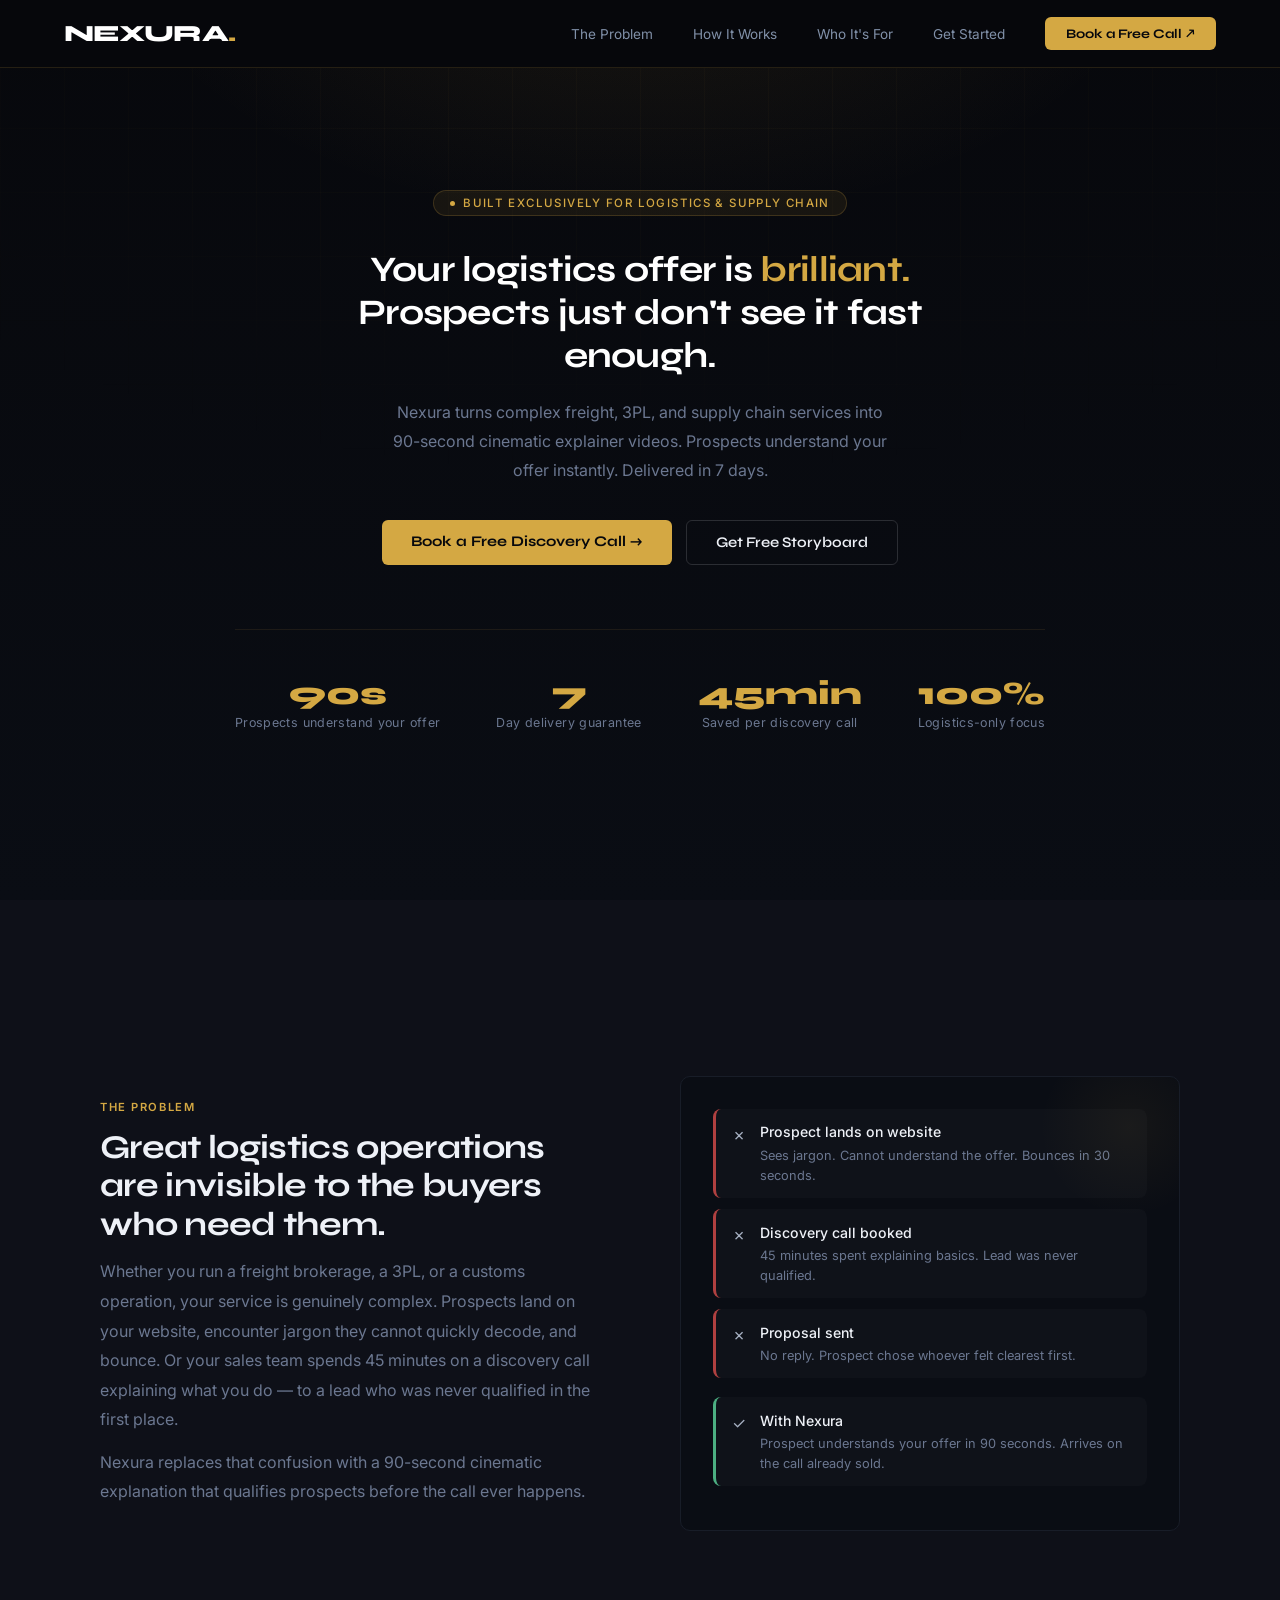
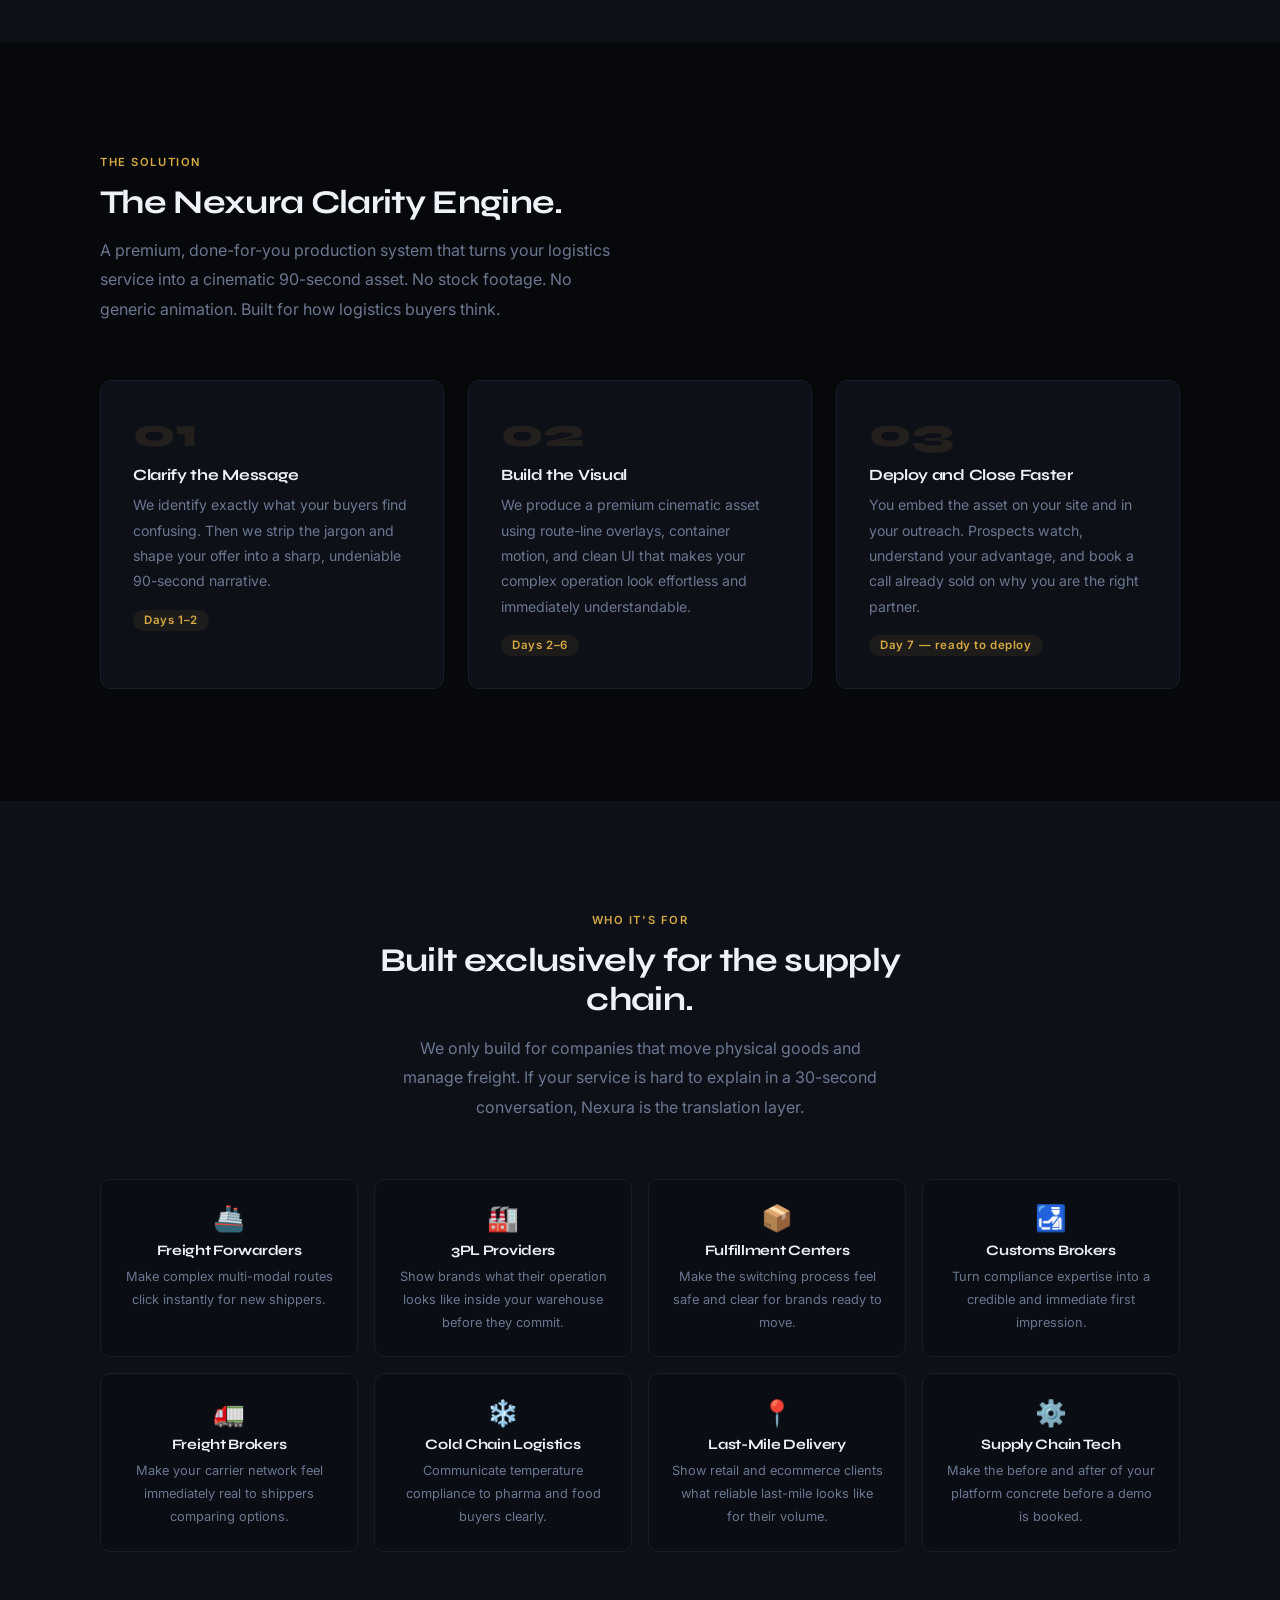
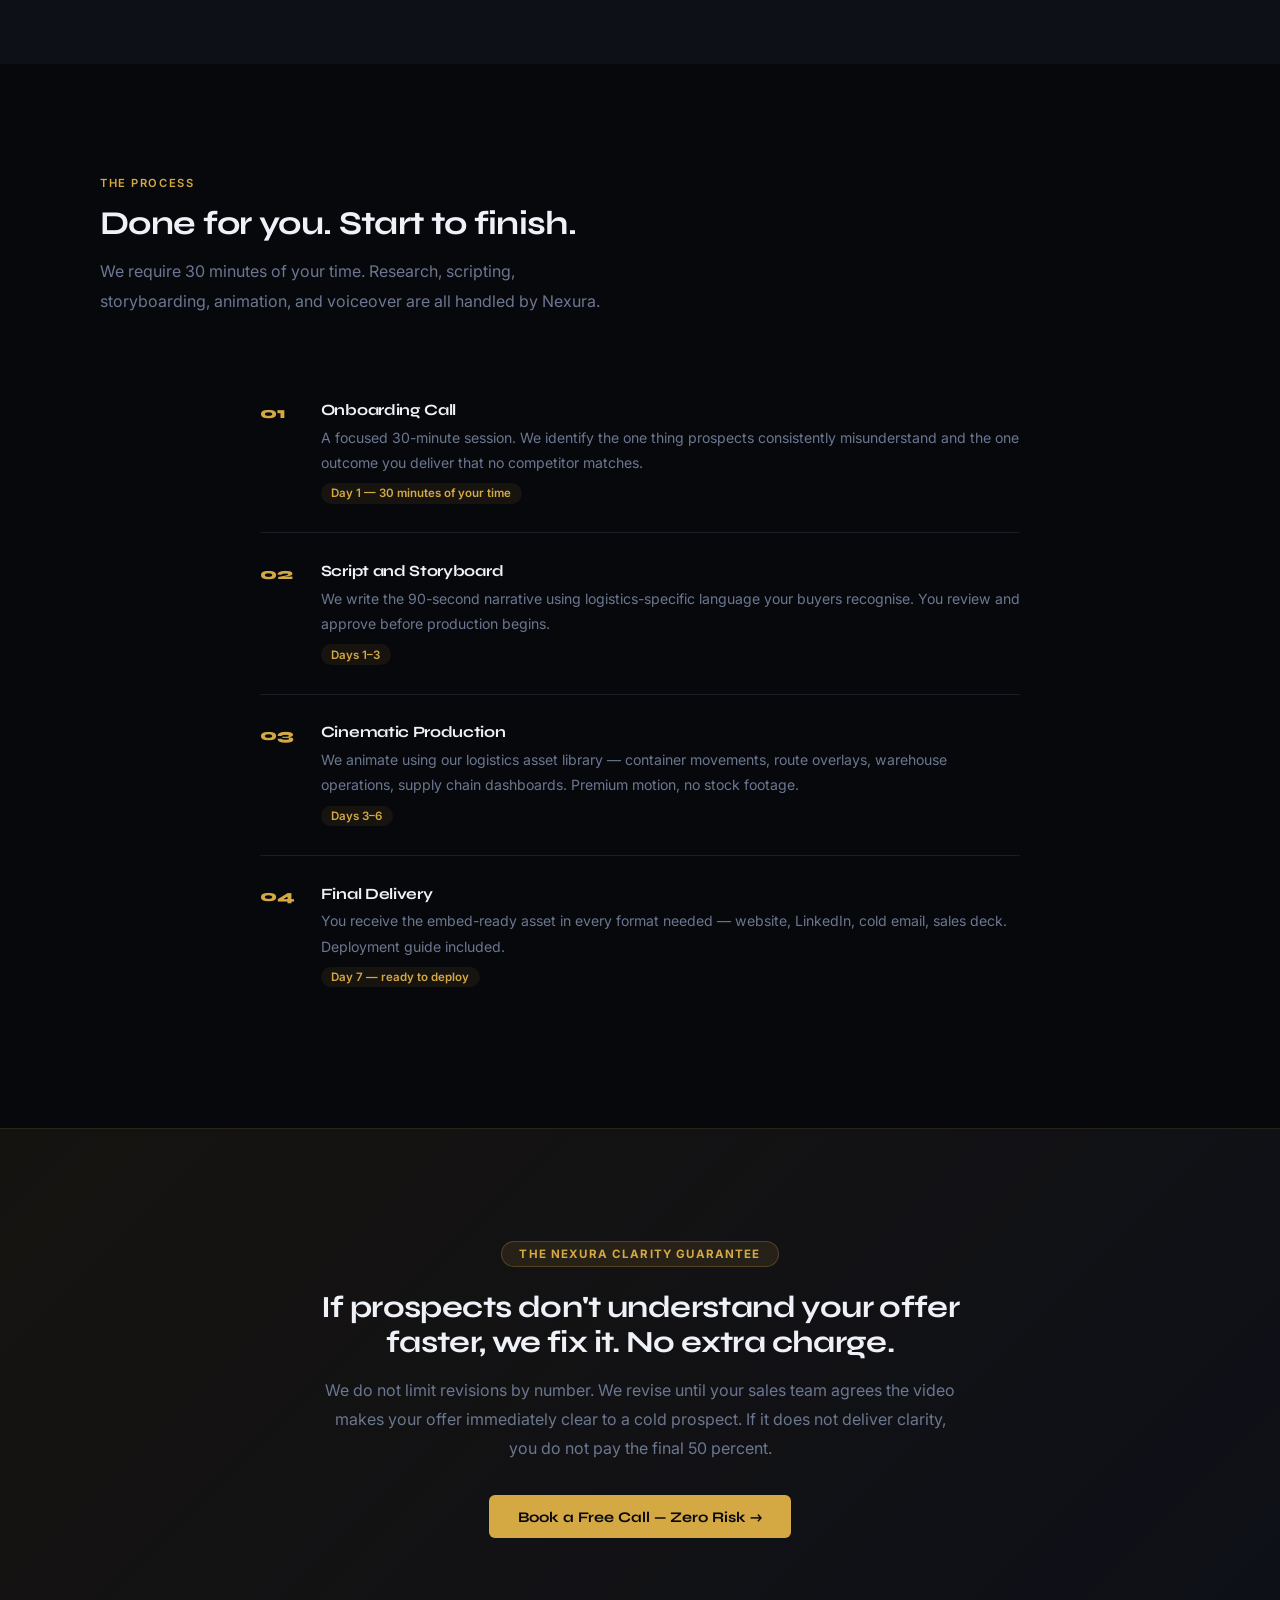
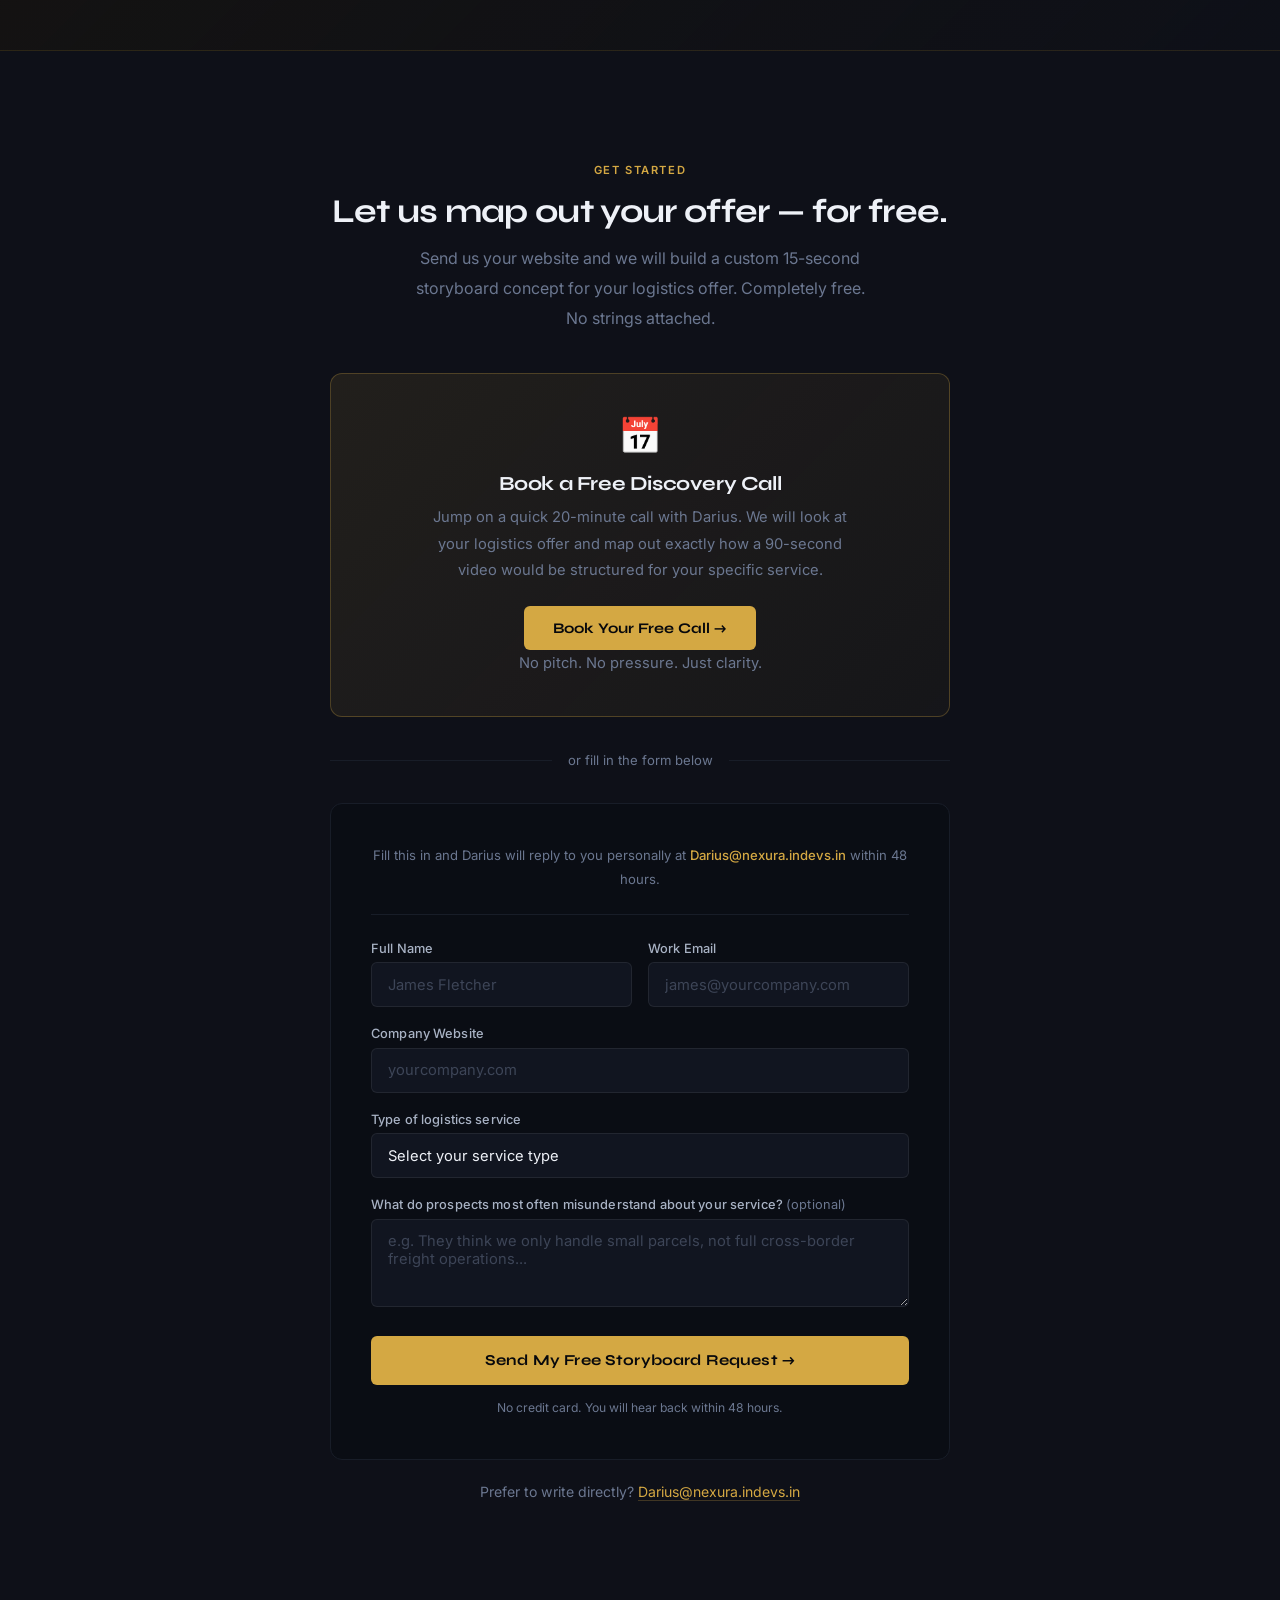
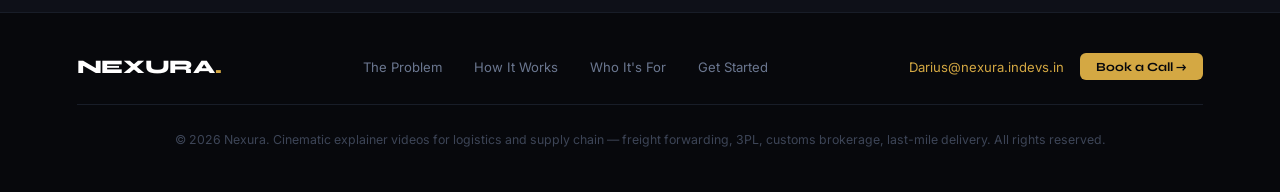
==== index.html @ 5b5543f8 "index.html" ====
<!DOCTYPE html>
<html lang="en">
<head>
<title>Nexura | Cinematic Logistics Explainer Videos</title>
<meta name="description" content="Nexura turns complex logistics and supply chain services into 90-second cinematic videos.">

<meta property="og:type" content="website">
<meta property="og:url" content="https://nexura.indevs.in/">
<meta property="og:title" content="Nexura | Cinematic Logistics Explainer Videos">
<meta property="og:description" content="Custom video solutions for 3PL, freight forwarders, and customs brokers.">
<meta property="og:image" content="https://nexura.indevs.in/Favicon.ico">

<meta property="twitter:card" content="summary_large_image">
<meta property="twitter:image" content="https://nexura.indevs.in/your-logo-image.jpg">
<title>Nexura® | Cinematic Logistics Explainer Videos</title>
<meta property="og:image" content="https://nexura.indevs.in/favicon.ico">
<link rel="icon" href="/favicon.ico" type="image/x-icon">  
<meta charset="UTF-8"/>
<meta name="viewport" content="width=device-width,initial-scale=1"/>
<title>Nexura | Logistics Explainer Videos That Close Deals Faster</title>
<meta name="description" content="Nexura turns complex logistics and supply chain services into 90-second cinematic explainer videos. Built for 3PL, freight forwarding, customs brokers and supply chain companies. 7-day delivery. Book a free call today."/>
<meta name="keywords" content="Nexura, logistics explainer video, supply chain explainer video, 3PL explainer video, freight forwarding video, logistics marketing video, explainer video for logistics company, supply chain marketing, logistics video production, freight broker marketing video, 3PL marketing, customs broker video, last mile delivery video, warehouse explainer video, logistics content marketing, B2B logistics video, logistics sales enablement, explainer video agency logistics"/>
<meta name="robots" content="index, follow"/>
<meta name="author" content="Nexura"/>
<link rel="canonical" href="https://nexura.indevs.in/"/>
<meta property="og:type" content="website"/>
<meta property="og:url" content="https://nexura.indevs.in/"/>
<meta property="og:title" content="Nexura | Logistics Explainer Videos That Close Deals Faster"/>
<meta property="og:description" content="We turn complex logistics services into 90-second cinematic assets. Prospects qualify themselves before the first call."/>
<meta property="og:site_name" content="Nexura"/>
<meta name="twitter:card" content="summary_large_image"/>
<meta name="twitter:title" content="Nexura | Logistics Explainer Videos"/>
<meta name="twitter:description" content="90-second cinematic explainer videos for logistics and supply chain. 7-day delivery."/>
<script type="application/ld+json">
{"@context":"https://schema.org","@type":"ProfessionalService","name":"Nexura","url":"https://nexura.indevs.in","email":"Darius@nexura.indevs.in","description":"Nexura produces 90-second cinematic explainer videos for logistics and supply chain companies. Built for freight forwarders, 3PLs, customs brokers, and last-mile delivery providers.","founder":{"@type":"Person","name":"Darius"},"areaServed":["United Kingdom","United States","Netherlands","Australia","Canada","Poland"],"serviceType":["Explainer Video Production","Logistics Marketing","Supply Chain Video","3PL Video Marketing","Freight Forwarding Video"]}
</script>
<script type="application/ld+json">
{"@context":"https://schema.org","@type":"FAQPage","mainEntity":[{"@type":"Question","name":"What is Nexura?","acceptedAnswer":{"@type":"Answer","text":"Nexura is a specialist video production company creating 90-second cinematic explainer videos exclusively for logistics and supply chain companies including freight forwarders, 3PLs, customs brokers, and last-mile delivery providers."}},{"@type":"Question","name":"How long does Nexura take to deliver?","acceptedAnswer":{"@type":"Answer","text":"Nexura delivers the final video in 7 days including scripting, storyboarding, animation, and voiceover."}},{"@type":"Question","name":"How do I book a call with Nexura?","acceptedAnswer":{"@type":"Answer","text":"Book a free 20-minute discovery call at https://calendar.app.google/9xqrU5NVcdX63aEo9 or email Darius@nexura.indevs.in"}}]}
</script>
<link rel="preconnect" href="https://fonts.googleapis.com"/>
<link rel="preconnect" href="https://fonts.gstatic.com" crossorigin/>
<link href="https://fonts.googleapis.com/css2?family=Syne:wght@500;600;700;800&family=Inter:wght@300;400;500&display=swap" rel="stylesheet"/>
<style>
*,*::before,*::after{box-sizing:border-box;margin:0;padding:0}
html{scroll-behavior:smooth}
body{font-family:'Inter',sans-serif;background:#07080c;color:#a8b2c4;-webkit-font-smoothing:antialiased;overflow-x:hidden}
:root{--gold:#d4a843;--gold-light:#e8c06a;--white:#eef1f7;--smoke:#6b7790;--panel:#0e1018;--edge:#181d28;--border:rgba(212,168,67,.15);--radius:6px}
h1,h2,h3,h4{font-family:'Syne',sans-serif;line-height:1.15;letter-spacing:-0.02em;color:#eef1f7}
p{line-height:1.8;color:#6b7790}
a{text-decoration:none;color:inherit}

/* NAV */
.navbar{position:fixed;top:0;left:0;right:0;z-index:9999;height:68px;display:flex;align-items:center;padding:0 5%;background:rgba(7,8,12,.97);border-bottom:1px solid rgba(212,168,67,.15);backdrop-filter:blur(20px)}
.nb-logo{font-family:'Syne',sans-serif;font-weight:800;font-size:1.45rem;color:#ffffff;letter-spacing:-0.03em;flex-shrink:0;margin-right:auto}
.nb-logo .dot{color:#d4a843}
.nb-links{display:flex;gap:2.5rem;align-items:center;margin-right:2.5rem}
.nb-links a{font-family:'Inter',sans-serif;font-size:.85rem;font-weight:400;color:#8090a8;transition:color .2s}
.nb-links a:hover{color:#ffffff}
.nb-btn{display:inline-flex;align-items:center;gap:.4rem;background:#d4a843;color:#07080c;font-family:'Syne',sans-serif;font-weight:700;font-size:.82rem;padding:.52rem 1.3rem;border-radius:6px;transition:background .2s,transform .15s;white-space:nowrap}
.nb-btn:hover{background:#e8c06a;transform:translateY(-1px)}

/* HERO */
.hero{min-height:100vh;display:flex;flex-direction:column;justify-content:center;align-items:center;text-align:center;padding:100px 6% 5rem;position:relative;overflow:hidden}
.hero-bg{position:absolute;inset:0;pointer-events:none;background:radial-gradient(ellipse 60% 50% at 50% -10%,rgba(212,168,67,.1) 0%,transparent 70%),linear-gradient(180deg,#07080c 0%,#0a0d14 100%)}
.hero-grid{position:absolute;inset:0;pointer-events:none;background-image:linear-gradient(rgba(212,168,67,.03) 1px,transparent 1px),linear-gradient(90deg,rgba(212,168,67,.03) 1px,transparent 1px);background-size:64px 64px;mask-image:radial-gradient(ellipse 75% 55% at 50% 0%,black 30%,transparent 100%)}
.hero-tag{display:inline-flex;align-items:center;gap:.5rem;background:rgba(212,168,67,.08);border:1px solid rgba(212,168,67,.2);color:#d4a843;font-family:'Inter',sans-serif;font-size:.72rem;font-weight:500;letter-spacing:.12em;text-transform:uppercase;padding:.32rem 1rem;border-radius:100px;margin-bottom:2rem;position:relative;z-index:1;animation:up .7s ease both}
.hero-tag .dot2{width:5px;height:5px;border-radius:50%;background:#d4a843;animation:blink 2s infinite;flex-shrink:0}
@keyframes blink{0%,100%{opacity:1}50%{opacity:.2}}
.hero h1{font-size:clamp(1.9rem,2.8vw,3rem);font-weight:700;color:#ffffff;max-width:680px;line-height:1.2;position:relative;z-index:1;animation:up .7s .1s ease both}
.hero h1 .accent{color:#d4a843}
.hero-sub{font-size:1rem;max-width:510px;margin:1.3rem auto 2.2rem;color:#6b7790;position:relative;z-index:1;animation:up .7s .2s ease both}
.hero-btns{display:flex;gap:.9rem;flex-wrap:wrap;justify-content:center;position:relative;z-index:1;animation:up .7s .3s ease both}
.btn-gold{background:#d4a843;color:#07080c;font-family:'Syne',sans-serif;font-weight:700;font-size:.92rem;padding:.8rem 1.8rem;border-radius:6px;transition:background .2s,transform .15s;border:none;cursor:pointer;display:inline-block}
.btn-gold:hover{background:#e8c06a;transform:translateY(-2px)}
.btn-outline{background:transparent;color:#eef1f7;font-family:'Syne',sans-serif;font-weight:600;font-size:.92rem;padding:.8rem 1.8rem;border-radius:6px;border:1px solid rgba(238,241,247,.15);transition:border-color .2s,color .2s;cursor:pointer;display:inline-block}
.btn-outline:hover{border-color:#d4a843;color:#d4a843}
.hero-stats{display:flex;gap:3.5rem;flex-wrap:wrap;justify-content:center;margin-top:4rem;padding-top:3rem;border-top:1px solid rgba(212,168,67,.1);position:relative;z-index:1;animation:up .7s .4s ease both}
.stat .num{font-family:'Syne',sans-serif;font-size:2rem;font-weight:800;color:#d4a843;line-height:1}
.stat .lbl{font-size:.78rem;color:#6b7790;margin-top:.3rem;letter-spacing:.03em}
@keyframes up{from{opacity:0;transform:translateY(22px)}to{opacity:1;transform:none}}

/* SECTIONS */
section{padding:7rem 6%}
.label{font-size:.7rem;font-weight:600;letter-spacing:.14em;text-transform:uppercase;color:#d4a843;display:block;margin-bottom:.9rem;font-family:'Inter',sans-serif}
.s-title{font-size:clamp(1.7rem,2.6vw,2.5rem);color:#eef1f7;max-width:580px}
.s-body{font-size:1rem;max-width:520px;margin-top:.9rem;line-height:1.85}

/* PROBLEM */
.problem{background:#0e1018}
.prob-wrap{display:grid;grid-template-columns:1fr 1fr;gap:5rem;align-items:center;max-width:1080px;margin:4rem auto 0}
.prob-card{background:#0a0d14;border:1px solid #181d28;border-radius:10px;padding:2rem;position:relative;overflow:hidden}
.prob-card::after{content:'';position:absolute;top:-40px;right:-40px;width:180px;height:180px;border-radius:50%;background:radial-gradient(circle,rgba(212,168,67,.06),transparent 70%)}
.mc{display:flex;align-items:flex-start;gap:.9rem;padding:.9rem 1rem;border-radius:8px;background:rgba(255,255,255,.02);border-left:3px solid;margin-bottom:.7rem}
.mc.bad{border-color:#b04040}
.mc.good{border-color:#4caf82}
.mc-ico{font-size:1rem;margin-top:.1rem;flex-shrink:0}
.mc strong{display:block;color:#eef1f7;font-size:.88rem;font-weight:500;margin-bottom:.2rem}
.mc span{font-size:.8rem;color:#6b7790}

/* SOLUTION */
.solution{background:#07080c}
.steps{display:grid;grid-template-columns:repeat(3,1fr);gap:1.5rem;max-width:1080px;margin:3.5rem auto 0}
.step{background:#0e1018;border:1px solid #181d28;border-radius:10px;padding:2rem;transition:border-color .3s,transform .3s}
.step:hover{border-color:rgba(212,168,67,.25);transform:translateY(-4px)}
.step-n{font-family:'Syne',sans-serif;font-size:2.5rem;font-weight:800;color:rgba(212,168,67,.1);margin-bottom:.8rem;line-height:1}
.step h3{font-size:.98rem;color:#eef1f7;margin-bottom:.5rem}
.step p{font-size:.88rem}
.step-pill{display:inline-block;margin-top:1rem;background:rgba(212,168,67,.08);color:#d4a843;font-size:.72rem;font-weight:600;padding:.22rem .7rem;border-radius:100px;letter-spacing:.05em}

/* WHO */
.who{background:#0e1018}
.who-grid{display:grid;grid-template-columns:repeat(4,1fr);gap:1rem;margin-top:3.5rem;max-width:1080px}
.wc{background:#0a0d14;border:1px solid #181d28;border-radius:10px;padding:1.4rem;text-align:center;transition:border-color .3s}
.wc:hover{border-color:rgba(212,168,67,.2)}
.wc-ico{font-size:1.6rem;margin-bottom:.6rem}
.wc h4{font-size:.9rem;color:#eef1f7;margin-bottom:.35rem}
.wc p{font-size:.8rem}

/* PROCESS */
.process{background:#07080c}
.proc-list{max-width:760px;margin:3.5rem auto 0}
.ps{display:flex;gap:1.8rem;padding:1.8rem 0;border-bottom:1px solid #181d28}
.ps:last-child{border-bottom:none}
.ps-n{font-family:'Syne',sans-serif;font-size:1rem;font-weight:800;color:#d4a843;flex-shrink:0;width:32px;padding-top:.1rem}
.ps h3{font-size:.98rem;color:#eef1f7;margin-bottom:.35rem}
.ps p{font-size:.88rem}
.ps-pill{display:inline-block;margin-top:.5rem;background:rgba(212,168,67,.08);color:#d4a843;font-size:.72rem;font-weight:600;padding:.2rem .65rem;border-radius:100px}

/* GUARANTEE */
.guarantee{background:linear-gradient(135deg,rgba(212,168,67,.07),#0e1018);border-top:1px solid rgba(212,168,67,.12);border-bottom:1px solid rgba(212,168,67,.12)}
.g-inner{max-width:640px;margin:0 auto;text-align:center}
.g-badge{display:inline-block;background:rgba(212,168,67,.1);border:1px solid rgba(212,168,67,.25);color:#d4a843;font-family:'Inter',sans-serif;font-size:.72rem;font-weight:700;padding:.32rem 1.1rem;border-radius:100px;letter-spacing:.1em;text-transform:uppercase;margin-bottom:1.4rem}
.g-inner h2{font-size:clamp(1.5rem,2.4vw,2.2rem);color:#eef1f7;margin-bottom:.9rem}

/* CONTACT */
.contact-sec{background:#0e1018}
.contact-inner{max-width:620px;margin:0 auto;text-align:center}
.contact-inner h2{font-size:clamp(1.6rem,2.6vw,2.4rem);color:#eef1f7;margin-bottom:.9rem}
.call-card{background:linear-gradient(135deg,rgba(212,168,67,.1),rgba(212,168,67,.04));border:1px solid rgba(212,168,67,.28);border-radius:12px;padding:2.5rem;margin-top:2.5rem;text-align:center}
.call-icon{font-size:2.2rem;margin-bottom:.9rem}
.call-card h3{font-size:1.25rem;color:#eef1f7;margin-bottom:.6rem}
.call-card p{font-size:.92rem;max-width:420px;margin:0 auto}
.call-note{font-size:.78rem;color:#6b7790;margin-top:.8rem}
.divider{display:flex;align-items:center;gap:1rem;margin:2.2rem 0;color:#6b7790;font-size:.82rem}
.divider::before,.divider::after{content:'';flex:1;height:1px;background:#181d28}
.form-wrap{background:#0a0d14;border:1px solid #181d28;border-radius:12px;padding:2.5rem;text-align:left}
.form-hint{font-size:.82rem;color:#6b7790;margin-bottom:1.6rem;padding-bottom:1.4rem;border-bottom:1px solid #181d28;text-align:center}
.form-hint a{color:#d4a843;font-weight:500}
.fg{margin-bottom:1.2rem}
.fg label{display:block;font-size:.8rem;font-weight:500;color:#a8b2c4;margin-bottom:.4rem;letter-spacing:.01em}
.fg input,.fg textarea,.fg select{width:100%;background:#111520;border:1px solid rgba(255,255,255,.07);color:#eef1f7;font-family:'Inter',sans-serif;font-size:.92rem;padding:.78rem 1rem;border-radius:6px;outline:none;transition:border-color .2s;-webkit-appearance:none}
.fg input:focus,.fg textarea:focus,.fg select:focus{border-color:rgba(212,168,67,.4)}
.fg input::placeholder,.fg textarea::placeholder{color:#3d4557}
.fg select{cursor:pointer}
.fg select option{background:#111520}
.fg textarea{resize:vertical;min-height:88px}
.form-row{display:grid;grid-template-columns:1fr 1fr;gap:1rem}
.f-btn{width:100%;background:#d4a843;color:#07080c;font-family:'Syne',sans-serif;font-weight:700;font-size:.95rem;padding:.95rem;border-radius:6px;border:none;cursor:pointer;margin-top:.4rem;transition:background .2s,transform .15s;letter-spacing:.01em}
.f-btn:hover{background:#e8c06a;transform:translateY(-1px)}
.f-note{font-size:.76rem;text-align:center;color:#6b7790;margin-top:.8rem}
.direct{text-align:center;margin-top:1.4rem;font-size:.88rem;color:#6b7790}
.direct a{color:#d4a843;border-bottom:1px solid rgba(212,168,67,.25);transition:border-color .2s}
.direct a:hover{border-color:#d4a843}

/* FOOTER */
footer{background:#07080c;border-top:1px solid #181d28;padding:2.5rem 6%;display:flex;align-items:center;flex-wrap:wrap;gap:1.5rem;justify-content:space-between}
.f-logo{font-family:'Syne',sans-serif;font-weight:800;font-size:1.2rem;color:#ffffff;letter-spacing:-0.02em}
.f-logo .dot{color:#d4a843}
.f-links{display:flex;gap:2rem;flex-wrap:wrap}
.f-links a{font-size:.82rem;color:#6b7790;transition:color .2s}
.f-links a:hover{color:#d4a843}
.f-contact{display:flex;gap:1rem;align-items:center}
.f-email{font-size:.82rem;color:#d4a843}
.f-email:hover{opacity:.75}
.f-cbtn{background:#d4a843;color:#07080c;font-family:'Syne',sans-serif;font-weight:700;font-size:.78rem;padding:.4rem 1rem;border-radius:6px;transition:background .2s}
.f-cbtn:hover{background:#e8c06a}
.f-copy{width:100%;text-align:center;font-size:.77rem;color:#3d4557;padding-top:1.5rem;border-top:1px solid #181d28}

/* REVEAL */
.r{opacity:0;transform:translateY(20px);transition:opacity .6s ease,transform .6s ease}
.r.in{opacity:1;transform:none}

@media(max-width:960px){.prob-wrap,.steps{grid-template-columns:1fr}.who-grid{grid-template-columns:repeat(2,1fr)}.nb-links{display:none}.form-row{grid-template-columns:1fr}}
@media(max-width:560px){.hero-stats{gap:2rem}section{padding:5rem 5%}.who-grid{grid-template-columns:1fr 1fr}}
</style>
</head>
<body>

<!-- NAV -->
<nav class="navbar">
  <div class="nb-logo">NEXURA<span class="dot">.</span></div>
  <div class="nb-links">
    <a href="#problem">The Problem</a>
    <a href="#solution">How It Works</a>
    <a href="#who">Who It's For</a>
    <a href="#contact">Get Started</a>
  </div>
  <a href="https://calendar.app.google/9xqrU5NVcdX63aEo9" target="_blank" rel="noopener" class="nb-btn">Book a Free Call ↗</a>
</nav>

<!-- HERO -->
<header class="hero" id="home">
  <div class="hero-bg" aria-hidden="true"></div>
  <div class="hero-grid" aria-hidden="true"></div>
  <div class="hero-tag"><span class="dot2"></span>Built exclusively for logistics &amp; supply chain</div>
  <h1>Your logistics offer is <span class="accent">brilliant.</span><br>Prospects just don't see it fast enough.</h1>
  <p class="hero-sub">Nexura turns complex freight, 3PL, and supply chain services into 90-second cinematic explainer videos. Prospects understand your offer instantly. Delivered in 7 days.</p>
  <div class="hero-btns">
    <a href="https://calendar.app.google/9xqrU5NVcdX63aEo9" target="_blank" rel="noopener" class="btn-gold">Book a Free Discovery Call &rarr;</a>
    <a href="#contact" class="btn-outline">Get Free Storyboard</a>
  </div>
  <div class="hero-stats">
    <div class="stat"><div class="num">90s</div><div class="lbl">Prospects understand your offer</div></div>
    <div class="stat"><div class="num">7</div><div class="lbl">Day delivery guarantee</div></div>
    <div class="stat"><div class="num">45min</div><div class="lbl">Saved per discovery call</div></div>
    <div class="stat"><div class="num">100%</div><div class="lbl">Logistics-only focus</div></div>
  </div>
</header>

<!-- PROBLEM -->
<section class="problem" id="problem">
  <div class="prob-wrap">
    <div class="r">
      <span class="label">The Problem</span>
      <h2 class="s-title">Great logistics operations are invisible to the buyers who need them.</h2>
      <p class="s-body">Whether you run a freight brokerage, a 3PL, or a customs operation, your service is genuinely complex. Prospects land on your website, encounter jargon they cannot quickly decode, and bounce. Or your sales team spends 45 minutes on a discovery call explaining what you do — to a lead who was never qualified in the first place.</p>
      <p class="s-body" style="margin-top:.8rem">Nexura replaces that confusion with a 90-second cinematic explanation that qualifies prospects before the call ever happens.</p>
    </div>
    <div class="prob-card r">
      <div class="mc bad"><div class="mc-ico">&#x2717;</div><div><strong>Prospect lands on website</strong><span>Sees jargon. Cannot understand the offer. Bounces in 30 seconds.</span></div></div>
      <div class="mc bad"><div class="mc-ico">&#x2717;</div><div><strong>Discovery call booked</strong><span>45 minutes spent explaining basics. Lead was never qualified.</span></div></div>
      <div class="mc bad"><div class="mc-ico">&#x2717;</div><div><strong>Proposal sent</strong><span>No reply. Prospect chose whoever felt clearest first.</span></div></div>
      <div class="mc good" style="margin-top:1.2rem"><div class="mc-ico">&#x2713;</div><div><strong>With Nexura</strong><span>Prospect understands your offer in 90 seconds. Arrives on the call already sold.</span></div></div>
    </div>
  </div>
</section>

<!-- SOLUTION -->
<section class="solution" id="solution">
  <div style="max-width:1080px;margin:0 auto">
    <div class="r">
      <span class="label">The Solution</span>
      <h2 class="s-title">The Nexura Clarity Engine.</h2>
      <p class="s-body">A premium, done-for-you production system that turns your logistics service into a cinematic 90-second asset. No stock footage. No generic animation. Built for how logistics buyers think.</p>
    </div>
    <div class="steps">
      <div class="step r"><div class="step-n">01</div><h3>Clarify the Message</h3><p>We identify exactly what your buyers find confusing. Then we strip the jargon and shape your offer into a sharp, undeniable 90-second narrative.</p><span class="step-pill">Days 1&ndash;2</span></div>
      <div class="step r"><div class="step-n">02</div><h3>Build the Visual</h3><p>We produce a premium cinematic asset using route-line overlays, container motion, and clean UI that makes your complex operation look effortless and immediately understandable.</p><span class="step-pill">Days 2&ndash;6</span></div>
      <div class="step r"><div class="step-n">03</div><h3>Deploy and Close Faster</h3><p>You embed the asset on your site and in your outreach. Prospects watch, understand your advantage, and book a call already sold on why you are the right partner.</p><span class="step-pill">Day 7 &mdash; ready to deploy</span></div>
    </div>
  </div>
</section>

<!-- WHO -->
<section class="who" id="who">
  <div style="max-width:1080px;margin:0 auto">
    <div class="r" style="text-align:center">
      <span class="label" style="display:block;text-align:center">Who It's For</span>
      <h2 class="s-title" style="max-width:540px;margin:0 auto;text-align:center">Built exclusively for the supply chain.</h2>
      <p class="s-body" style="max-width:480px;margin:1rem auto 0;text-align:center">We only build for companies that move physical goods and manage freight. If your service is hard to explain in a 30-second conversation, Nexura is the translation layer.</p>
    </div>
    <div class="who-grid">
      <div class="wc r"><div class="wc-ico">&#x1F6A2;</div><h4>Freight Forwarders</h4><p>Make complex multi-modal routes click instantly for new shippers.</p></div>
      <div class="wc r"><div class="wc-ico">&#x1F3ED;</div><h4>3PL Providers</h4><p>Show brands what their operation looks like inside your warehouse before they commit.</p></div>
      <div class="wc r"><div class="wc-ico">&#x1F4E6;</div><h4>Fulfillment Centers</h4><p>Make the switching process feel safe and clear for brands ready to move.</p></div>
      <div class="wc r"><div class="wc-ico">&#x1F6C3;</div><h4>Customs Brokers</h4><p>Turn compliance expertise into a credible and immediate first impression.</p></div>
      <div class="wc r"><div class="wc-ico">&#x1F69B;</div><h4>Freight Brokers</h4><p>Make your carrier network feel immediately real to shippers comparing options.</p></div>
      <div class="wc r"><div class="wc-ico">&#x2744;&#xFE0F;</div><h4>Cold Chain Logistics</h4><p>Communicate temperature compliance to pharma and food buyers clearly.</p></div>
      <div class="wc r"><div class="wc-ico">&#x1F4CD;</div><h4>Last-Mile Delivery</h4><p>Show retail and ecommerce clients what reliable last-mile looks like for their volume.</p></div>
      <div class="wc r"><div class="wc-ico">&#x2699;&#xFE0F;</div><h4>Supply Chain Tech</h4><p>Make the before and after of your platform concrete before a demo is booked.</p></div>
    </div>
  </div>
</section>

<!-- PROCESS -->
<section class="process" id="process">
  <div style="max-width:1080px;margin:0 auto">
    <div class="r">
      <span class="label">The Process</span>
      <h2 class="s-title">Done for you. Start to finish.</h2>
      <p class="s-body">We require 30 minutes of your time. Research, scripting, storyboarding, animation, and voiceover are all handled by Nexura.</p>
    </div>
    <div class="proc-list">
      <div class="ps r"><div class="ps-n">01</div><div><h3>Onboarding Call</h3><p>A focused 30-minute session. We identify the one thing prospects consistently misunderstand and the one outcome you deliver that no competitor matches.</p><span class="ps-pill">Day 1 &mdash; 30 minutes of your time</span></div></div>
      <div class="ps r"><div class="ps-n">02</div><div><h3>Script and Storyboard</h3><p>We write the 90-second narrative using logistics-specific language your buyers recognise. You review and approve before production begins.</p><span class="ps-pill">Days 1&ndash;3</span></div></div>
      <div class="ps r"><div class="ps-n">03</div><div><h3>Cinematic Production</h3><p>We animate using our logistics asset library &mdash; container movements, route overlays, warehouse operations, supply chain dashboards. Premium motion, no stock footage.</p><span class="ps-pill">Days 3&ndash;6</span></div></div>
      <div class="ps r"><div class="ps-n">04</div><div><h3>Final Delivery</h3><p>You receive the embed-ready asset in every format needed &mdash; website, LinkedIn, cold email, sales deck. Deployment guide included.</p><span class="ps-pill">Day 7 &mdash; ready to deploy</span></div></div>
    </div>
  </div>
</section>

<!-- GUARANTEE -->
<section class="guarantee">
  <div class="g-inner r">
    <div class="g-badge">The Nexura Clarity Guarantee</div>
    <h2>If prospects don't understand your offer faster, we fix it. No extra charge.</h2>
    <p style="margin-top:1rem;font-size:1rem">We do not limit revisions by number. We revise until your sales team agrees the video makes your offer immediately clear to a cold prospect. If it does not deliver clarity, you do not pay the final 50 percent.</p>
    <a href="https://calendar.app.google/9xqrU5NVcdX63aEo9" target="_blank" rel="noopener" class="btn-gold" style="margin-top:2rem">Book a Free Call &mdash; Zero Risk &rarr;</a>
  </div>
</section>

<!-- CONTACT -->
<section class="contact-sec" id="contact">
  <div class="contact-inner">
    <div class="r">
      <span class="label" style="display:block">Get Started</span>
      <h2>Let us map out your offer &mdash; for free.</h2>
      <p class="s-body" style="max-width:460px;margin:.9rem auto 0">Send us your website and we will build a custom 15-second storyboard concept for your logistics offer. Completely free. No strings attached.</p>
    </div>

    <div class="call-card r">
      <div class="call-icon">&#x1F4C5;</div>
      <h3>Book a Free Discovery Call</h3>
      <p>Jump on a quick 20-minute call with Darius. We will look at your logistics offer and map out exactly how a 90-second video would be structured for your specific service.</p>
      <a href="https://calendar.app.google/9xqrU5NVcdX63aEo9" target="_blank" rel="noopener" class="btn-gold" style="margin-top:1.4rem">Book Your Free Call &rarr;</a>
      <p class="call-note">No pitch. No pressure. Just clarity.</p>
    </div>

    <div class="divider r"><span>or fill in the form below</span></div>

    <div class="form-wrap r">
      <p class="form-hint">Fill this in and Darius will reply to you personally at <a href="mailto:Darius@nexura.indevs.in">Darius@nexura.indevs.in</a> within 48 hours.</p>
      <form action="https://formsubmit.co/Hendrickdariuss@gmail.com" method="POST">
        <input type="hidden" name="_subject" value="New Nexura Storyboard Request"/>
        <input type="hidden" name="_next" value="https://nexura.indevs.in/?thank-you"/>
        <input type="hidden" name="_captcha" value="false"/>
        <input type="hidden" name="_template" value="table"/>
        <div class="form-row">
          <div class="fg"><label>Full Name</label><input type="text" name="name" placeholder="James Fletcher" required/></div>
          <div class="fg"><label>Work Email</label><input type="email" name="email" placeholder="james@yourcompany.com" required/></div>
        </div>
        <div class="fg"><label>Company Website</label><input type="text" name="website" placeholder="yourcompany.com" required/></div>
        <div class="fg">
          <label>Type of logistics service</label>
          <select name="service">
            <option value="">Select your service type</option>
            <option>Freight Forwarding</option>
            <option>3PL / Warehousing</option>
            <option>Freight Brokerage</option>
            <option>Customs Brokerage</option>
            <option>Last-Mile / Courier</option>
            <option>Cold Chain / Pharma Logistics</option>
            <option>Fulfillment / eCommerce</option>
            <option>Supply Chain Technology</option>
            <option>Other</option>
          </select>
        </div>
        <div class="fg"><label>What do prospects most often misunderstand about your service? <span style="color:#6b7790;font-weight:400">(optional)</span></label><textarea name="pain" placeholder="e.g. They think we only handle small parcels, not full cross-border freight operations..."></textarea></div>
        <button type="submit" class="f-btn">Send My Free Storyboard Request &rarr;</button>
        <p class="f-note">No credit card. You will hear back within 48 hours.</p>
        <input type="hidden" name="_next" value="https://nexura.indevs.in">
      </form>
    </div>

    <div class="direct r">Prefer to write directly? <a href="mailto:Darius@nexura.indevs.in">Darius@nexura.indevs.in</a></div>
  </div>
</section>

<!-- FOOTER -->
<footer>
  <div class="f-logo">NEXURA<span class="dot">.</span></div>
  <nav class="f-links" aria-label="Footer">
    <a href="#problem">The Problem</a>
    <a href="#solution">How It Works</a>
    <a href="#who">Who It's For</a>
    <a href="#contact">Get Started</a>
  </nav>
  <div class="f-contact">
    <a href="mailto:Darius@nexura.indevs.in" class="f-email">Darius@nexura.indevs.in</a>
    <a href="https://calendar.app.google/9xqrU5NVcdX63aEo9" target="_blank" rel="noopener" class="f-cbtn">Book a Call &rarr;</a>
  </div>
  <p class="f-copy">&copy; 2026 Nexura. Cinematic explainer videos for logistics and supply chain &mdash; freight forwarding, 3PL, customs brokerage, last-mile delivery. All rights reserved.</p>
</footer>

<script>
const els=document.querySelectorAll('.r');
const io=new IntersectionObserver(entries=>{entries.forEach(e=>{if(e.isIntersecting)e.target.classList.add('in')})},{threshold:0.1});
els.forEach(el=>io.observe(el));
</script>
</body>
</html>
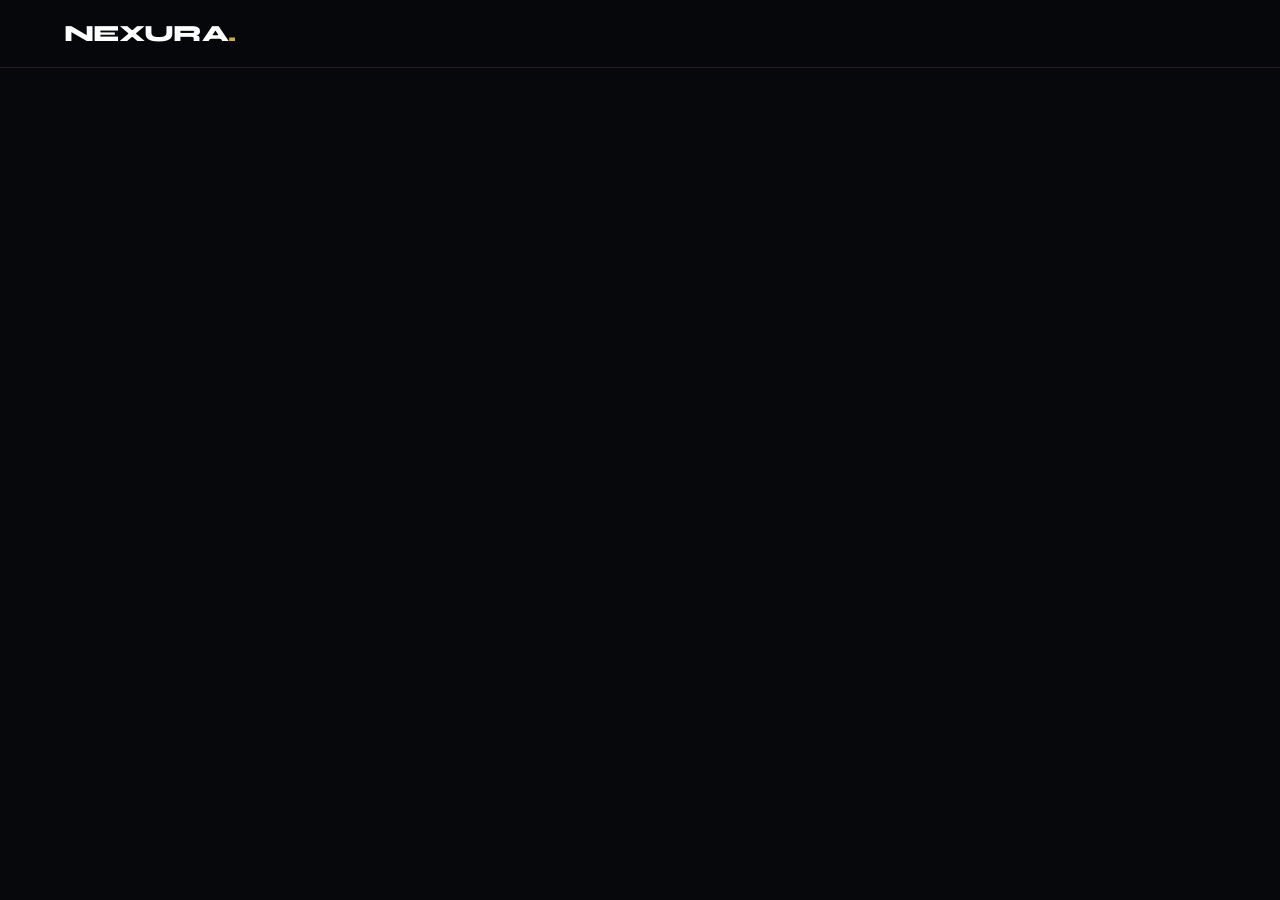
==== commit 20d89e9c: "Update index.html" ====
--- a/index.html
+++ b/index.html
@@ -1,381 +1,220 @@
 <!DOCTYPE html>
 <html lang="en">
 <head>
-<title>Nexura | Cinematic Logistics Explainer Videos</title>
-<meta name="description" content="Nexura turns complex logistics and supply chain services into 90-second cinematic videos.">
-
-<meta property="og:type" content="website">
-<meta property="og:url" content="https://nexura.indevs.in/">
-<meta property="og:title" content="Nexura | Cinematic Logistics Explainer Videos">
-<meta property="og:description" content="Custom video solutions for 3PL, freight forwarders, and customs brokers.">
-<meta property="og:image" content="https://nexura.indevs.in/Favicon.ico">
-
-<meta property="twitter:card" content="summary_large_image">
-<meta property="twitter:image" content="https://nexura.indevs.in/your-logo-image.jpg">
-<title>Nexura® | Cinematic Logistics Explainer Videos</title>
-<meta property="og:image" content="https://nexura.indevs.in/favicon.ico">
-<link rel="icon" href="/favicon.ico" type="image/x-icon">  
-<meta charset="UTF-8"/>
-<meta name="viewport" content="width=device-width,initial-scale=1"/>
-<title>Nexura | Logistics Explainer Videos That Close Deals Faster</title>
-<meta name="description" content="Nexura turns complex logistics and supply chain services into 90-second cinematic explainer videos. Built for 3PL, freight forwarding, customs brokers and supply chain companies. 7-day delivery. Book a free call today."/>
-<meta name="keywords" content="Nexura, logistics explainer video, supply chain explainer video, 3PL explainer video, freight forwarding video, logistics marketing video, explainer video for logistics company, supply chain marketing, logistics video production, freight broker marketing video, 3PL marketing, customs broker video, last mile delivery video, warehouse explainer video, logistics content marketing, B2B logistics video, logistics sales enablement, explainer video agency logistics"/>
-<meta name="robots" content="index, follow"/>
-<meta name="author" content="Nexura"/>
-<link rel="canonical" href="https://nexura.indevs.in/"/>
-<meta property="og:type" content="website"/>
-<meta property="og:url" content="https://nexura.indevs.in/"/>
-<meta property="og:title" content="Nexura | Logistics Explainer Videos That Close Deals Faster"/>
-<meta property="og:description" content="We turn complex logistics services into 90-second cinematic assets. Prospects qualify themselves before the first call."/>
-<meta property="og:site_name" content="Nexura"/>
-<meta name="twitter:card" content="summary_large_image"/>
-<meta name="twitter:title" content="Nexura | Logistics Explainer Videos"/>
-<meta name="twitter:description" content="90-second cinematic explainer videos for logistics and supply chain. 7-day delivery."/>
-<script type="application/ld+json">
-{"@context":"https://schema.org","@type":"ProfessionalService","name":"Nexura","url":"https://nexura.indevs.in","email":"Darius@nexura.indevs.in","description":"Nexura produces 90-second cinematic explainer videos for logistics and supply chain companies. Built for freight forwarders, 3PLs, customs brokers, and last-mile delivery providers.","founder":{"@type":"Person","name":"Darius"},"areaServed":["United Kingdom","United States","Netherlands","Australia","Canada","Poland"],"serviceType":["Explainer Video Production","Logistics Marketing","Supply Chain Video","3PL Video Marketing","Freight Forwarding Video"]}
-</script>
-<script type="application/ld+json">
-{"@context":"https://schema.org","@type":"FAQPage","mainEntity":[{"@type":"Question","name":"What is Nexura?","acceptedAnswer":{"@type":"Answer","text":"Nexura is a specialist video production company creating 90-second cinematic explainer videos exclusively for logistics and supply chain companies including freight forwarders, 3PLs, customs brokers, and last-mile delivery providers."}},{"@type":"Question","name":"How long does Nexura take to deliver?","acceptedAnswer":{"@type":"Answer","text":"Nexura delivers the final video in 7 days including scripting, storyboarding, animation, and voiceover."}},{"@type":"Question","name":"How do I book a call with Nexura?","acceptedAnswer":{"@type":"Answer","text":"Book a free 20-minute discovery call at https://calendar.app.google/9xqrU5NVcdX63aEo9 or email Darius@nexura.indevs.in"}}]}
-</script>
-<link rel="preconnect" href="https://fonts.googleapis.com"/>
-<link rel="preconnect" href="https://fonts.gstatic.com" crossorigin/>
-<link href="https://fonts.googleapis.com/css2?family=Syne:wght@500;600;700;800&family=Inter:wght@300;400;500&display=swap" rel="stylesheet"/>
-<style>
-*,*::before,*::after{box-sizing:border-box;margin:0;padding:0}
-html{scroll-behavior:smooth}
-body{font-family:'Inter',sans-serif;background:#07080c;color:#a8b2c4;-webkit-font-smoothing:antialiased;overflow-x:hidden}
-:root{--gold:#d4a843;--gold-light:#e8c06a;--white:#eef1f7;--smoke:#6b7790;--panel:#0e1018;--edge:#181d28;--border:rgba(212,168,67,.15);--radius:6px}
-h1,h2,h3,h4{font-family:'Syne',sans-serif;line-height:1.15;letter-spacing:-0.02em;color:#eef1f7}
-p{line-height:1.8;color:#6b7790}
-a{text-decoration:none;color:inherit}
-
-/* NAV */
-.navbar{position:fixed;top:0;left:0;right:0;z-index:9999;height:68px;display:flex;align-items:center;padding:0 5%;background:rgba(7,8,12,.97);border-bottom:1px solid rgba(212,168,67,.15);backdrop-filter:blur(20px)}
-.nb-logo{font-family:'Syne',sans-serif;font-weight:800;font-size:1.45rem;color:#ffffff;letter-spacing:-0.03em;flex-shrink:0;margin-right:auto}
-.nb-logo .dot{color:#d4a843}
-.nb-links{display:flex;gap:2.5rem;align-items:center;margin-right:2.5rem}
-.nb-links a{font-family:'Inter',sans-serif;font-size:.85rem;font-weight:400;color:#8090a8;transition:color .2s}
-.nb-links a:hover{color:#ffffff}
-.nb-btn{display:inline-flex;align-items:center;gap:.4rem;background:#d4a843;color:#07080c;font-family:'Syne',sans-serif;font-weight:700;font-size:.82rem;padding:.52rem 1.3rem;border-radius:6px;transition:background .2s,transform .15s;white-space:nowrap}
-.nb-btn:hover{background:#e8c06a;transform:translateY(-1px)}
-
-/* HERO */
-.hero{min-height:100vh;display:flex;flex-direction:column;justify-content:center;align-items:center;text-align:center;padding:100px 6% 5rem;position:relative;overflow:hidden}
-.hero-bg{position:absolute;inset:0;pointer-events:none;background:radial-gradient(ellipse 60% 50% at 50% -10%,rgba(212,168,67,.1) 0%,transparent 70%),linear-gradient(180deg,#07080c 0%,#0a0d14 100%)}
-.hero-grid{position:absolute;inset:0;pointer-events:none;background-image:linear-gradient(rgba(212,168,67,.03) 1px,transparent 1px),linear-gradient(90deg,rgba(212,168,67,.03) 1px,transparent 1px);background-size:64px 64px;mask-image:radial-gradient(ellipse 75% 55% at 50% 0%,black 30%,transparent 100%)}
-.hero-tag{display:inline-flex;align-items:center;gap:.5rem;background:rgba(212,168,67,.08);border:1px solid rgba(212,168,67,.2);color:#d4a843;font-family:'Inter',sans-serif;font-size:.72rem;font-weight:500;letter-spacing:.12em;text-transform:uppercase;padding:.32rem 1rem;border-radius:100px;margin-bottom:2rem;position:relative;z-index:1;animation:up .7s ease both}
-.hero-tag .dot2{width:5px;height:5px;border-radius:50%;background:#d4a843;animation:blink 2s infinite;flex-shrink:0}
-@keyframes blink{0%,100%{opacity:1}50%{opacity:.2}}
-.hero h1{font-size:clamp(1.9rem,2.8vw,3rem);font-weight:700;color:#ffffff;max-width:680px;line-height:1.2;position:relative;z-index:1;animation:up .7s .1s ease both}
-.hero h1 .accent{color:#d4a843}
-.hero-sub{font-size:1rem;max-width:510px;margin:1.3rem auto 2.2rem;color:#6b7790;position:relative;z-index:1;animation:up .7s .2s ease both}
-.hero-btns{display:flex;gap:.9rem;flex-wrap:wrap;justify-content:center;position:relative;z-index:1;animation:up .7s .3s ease both}
-.btn-gold{background:#d4a843;color:#07080c;font-family:'Syne',sans-serif;font-weight:700;font-size:.92rem;padding:.8rem 1.8rem;border-radius:6px;transition:background .2s,transform .15s;border:none;cursor:pointer;display:inline-block}
-.btn-gold:hover{background:#e8c06a;transform:translateY(-2px)}
-.btn-outline{background:transparent;color:#eef1f7;font-family:'Syne',sans-serif;font-weight:600;font-size:.92rem;padding:.8rem 1.8rem;border-radius:6px;border:1px solid rgba(238,241,247,.15);transition:border-color .2s,color .2s;cursor:pointer;display:inline-block}
-.btn-outline:hover{border-color:#d4a843;color:#d4a843}
-.hero-stats{display:flex;gap:3.5rem;flex-wrap:wrap;justify-content:center;margin-top:4rem;padding-top:3rem;border-top:1px solid rgba(212,168,67,.1);position:relative;z-index:1;animation:up .7s .4s ease both}
-.stat .num{font-family:'Syne',sans-serif;font-size:2rem;font-weight:800;color:#d4a843;line-height:1}
-.stat .lbl{font-size:.78rem;color:#6b7790;margin-top:.3rem;letter-spacing:.03em}
-@keyframes up{from{opacity:0;transform:translateY(22px)}to{opacity:1;transform:none}}
-
-/* SECTIONS */
-section{padding:7rem 6%}
-.label{font-size:.7rem;font-weight:600;letter-spacing:.14em;text-transform:uppercase;color:#d4a843;display:block;margin-bottom:.9rem;font-family:'Inter',sans-serif}
-.s-title{font-size:clamp(1.7rem,2.6vw,2.5rem);color:#eef1f7;max-width:580px}
-.s-body{font-size:1rem;max-width:520px;margin-top:.9rem;line-height:1.85}
-
-/* PROBLEM */
-.problem{background:#0e1018}
-.prob-wrap{display:grid;grid-template-columns:1fr 1fr;gap:5rem;align-items:center;max-width:1080px;margin:4rem auto 0}
-.prob-card{background:#0a0d14;border:1px solid #181d28;border-radius:10px;padding:2rem;position:relative;overflow:hidden}
-.prob-card::after{content:'';position:absolute;top:-40px;right:-40px;width:180px;height:180px;border-radius:50%;background:radial-gradient(circle,rgba(212,168,67,.06),transparent 70%)}
-.mc{display:flex;align-items:flex-start;gap:.9rem;padding:.9rem 1rem;border-radius:8px;background:rgba(255,255,255,.02);border-left:3px solid;margin-bottom:.7rem}
-.mc.bad{border-color:#b04040}
-.mc.good{border-color:#4caf82}
-.mc-ico{font-size:1rem;margin-top:.1rem;flex-shrink:0}
-.mc strong{display:block;color:#eef1f7;font-size:.88rem;font-weight:500;margin-bottom:.2rem}
-.mc span{font-size:.8rem;color:#6b7790}
-
-/* SOLUTION */
-.solution{background:#07080c}
-.steps{display:grid;grid-template-columns:repeat(3,1fr);gap:1.5rem;max-width:1080px;margin:3.5rem auto 0}
-.step{background:#0e1018;border:1px solid #181d28;border-radius:10px;padding:2rem;transition:border-color .3s,transform .3s}
-.step:hover{border-color:rgba(212,168,67,.25);transform:translateY(-4px)}
-.step-n{font-family:'Syne',sans-serif;font-size:2.5rem;font-weight:800;color:rgba(212,168,67,.1);margin-bottom:.8rem;line-height:1}
-.step h3{font-size:.98rem;color:#eef1f7;margin-bottom:.5rem}
-.step p{font-size:.88rem}
-.step-pill{display:inline-block;margin-top:1rem;background:rgba(212,168,67,.08);color:#d4a843;font-size:.72rem;font-weight:600;padding:.22rem .7rem;border-radius:100px;letter-spacing:.05em}
-
-/* WHO */
-.who{background:#0e1018}
-.who-grid{display:grid;grid-template-columns:repeat(4,1fr);gap:1rem;margin-top:3.5rem;max-width:1080px}
-.wc{background:#0a0d14;border:1px solid #181d28;border-radius:10px;padding:1.4rem;text-align:center;transition:border-color .3s}
-.wc:hover{border-color:rgba(212,168,67,.2)}
-.wc-ico{font-size:1.6rem;margin-bottom:.6rem}
-.wc h4{font-size:.9rem;color:#eef1f7;margin-bottom:.35rem}
-.wc p{font-size:.8rem}
-
-/* PROCESS */
-.process{background:#07080c}
-.proc-list{max-width:760px;margin:3.5rem auto 0}
-.ps{display:flex;gap:1.8rem;padding:1.8rem 0;border-bottom:1px solid #181d28}
-.ps:last-child{border-bottom:none}
-.ps-n{font-family:'Syne',sans-serif;font-size:1rem;font-weight:800;color:#d4a843;flex-shrink:0;width:32px;padding-top:.1rem}
-.ps h3{font-size:.98rem;color:#eef1f7;margin-bottom:.35rem}
-.ps p{font-size:.88rem}
-.ps-pill{display:inline-block;margin-top:.5rem;background:rgba(212,168,67,.08);color:#d4a843;font-size:.72rem;font-weight:600;padding:.2rem .65rem;border-radius:100px}
-
-/* GUARANTEE */
-.guarantee{background:linear-gradient(135deg,rgba(212,168,67,.07),#0e1018);border-top:1px solid rgba(212,168,67,.12);border-bottom:1px solid rgba(212,168,67,.12)}
-.g-inner{max-width:640px;margin:0 auto;text-align:center}
-.g-badge{display:inline-block;background:rgba(212,168,67,.1);border:1px solid rgba(212,168,67,.25);color:#d4a843;font-family:'Inter',sans-serif;font-size:.72rem;font-weight:700;padding:.32rem 1.1rem;border-radius:100px;letter-spacing:.1em;text-transform:uppercase;margin-bottom:1.4rem}
-.g-inner h2{font-size:clamp(1.5rem,2.4vw,2.2rem);color:#eef1f7;margin-bottom:.9rem}
-
-/* CONTACT */
-.contact-sec{background:#0e1018}
-.contact-inner{max-width:620px;margin:0 auto;text-align:center}
-.contact-inner h2{font-size:clamp(1.6rem,2.6vw,2.4rem);color:#eef1f7;margin-bottom:.9rem}
-.call-card{background:linear-gradient(135deg,rgba(212,168,67,.1),rgba(212,168,67,.04));border:1px solid rgba(212,168,67,.28);border-radius:12px;padding:2.5rem;margin-top:2.5rem;text-align:center}
-.call-icon{font-size:2.2rem;margin-bottom:.9rem}
-.call-card h3{font-size:1.25rem;color:#eef1f7;margin-bottom:.6rem}
-.call-card p{font-size:.92rem;max-width:420px;margin:0 auto}
-.call-note{font-size:.78rem;color:#6b7790;margin-top:.8rem}
-.divider{display:flex;align-items:center;gap:1rem;margin:2.2rem 0;color:#6b7790;font-size:.82rem}
-.divider::before,.divider::after{content:'';flex:1;height:1px;background:#181d28}
-.form-wrap{background:#0a0d14;border:1px solid #181d28;border-radius:12px;padding:2.5rem;text-align:left}
-.form-hint{font-size:.82rem;color:#6b7790;margin-bottom:1.6rem;padding-bottom:1.4rem;border-bottom:1px solid #181d28;text-align:center}
-.form-hint a{color:#d4a843;font-weight:500}
-.fg{margin-bottom:1.2rem}
-.fg label{display:block;font-size:.8rem;font-weight:500;color:#a8b2c4;margin-bottom:.4rem;letter-spacing:.01em}
-.fg input,.fg textarea,.fg select{width:100%;background:#111520;border:1px solid rgba(255,255,255,.07);color:#eef1f7;font-family:'Inter',sans-serif;font-size:.92rem;padding:.78rem 1rem;border-radius:6px;outline:none;transition:border-color .2s;-webkit-appearance:none}
-.fg input:focus,.fg textarea:focus,.fg select:focus{border-color:rgba(212,168,67,.4)}
-.fg input::placeholder,.fg textarea::placeholder{color:#3d4557}
-.fg select{cursor:pointer}
-.fg select option{background:#111520}
-.fg textarea{resize:vertical;min-height:88px}
-.form-row{display:grid;grid-template-columns:1fr 1fr;gap:1rem}
-.f-btn{width:100%;background:#d4a843;color:#07080c;font-family:'Syne',sans-serif;font-weight:700;font-size:.95rem;padding:.95rem;border-radius:6px;border:none;cursor:pointer;margin-top:.4rem;transition:background .2s,transform .15s;letter-spacing:.01em}
-.f-btn:hover{background:#e8c06a;transform:translateY(-1px)}
-.f-note{font-size:.76rem;text-align:center;color:#6b7790;margin-top:.8rem}
-.direct{text-align:center;margin-top:1.4rem;font-size:.88rem;color:#6b7790}
-.direct a{color:#d4a843;border-bottom:1px solid rgba(212,168,67,.25);transition:border-color .2s}
-.direct a:hover{border-color:#d4a843}
-
-/* FOOTER */
-footer{background:#07080c;border-top:1px solid #181d28;padding:2.5rem 6%;display:flex;align-items:center;flex-wrap:wrap;gap:1.5rem;justify-content:space-between}
-.f-logo{font-family:'Syne',sans-serif;font-weight:800;font-size:1.2rem;color:#ffffff;letter-spacing:-0.02em}
-.f-logo .dot{color:#d4a843}
-.f-links{display:flex;gap:2rem;flex-wrap:wrap}
-.f-links a{font-size:.82rem;color:#6b7790;transition:color .2s}
-.f-links a:hover{color:#d4a843}
-.f-contact{display:flex;gap:1rem;align-items:center}
-.f-email{font-size:.82rem;color:#d4a843}
-.f-email:hover{opacity:.75}
-.f-cbtn{background:#d4a843;color:#07080c;font-family:'Syne',sans-serif;font-weight:700;font-size:.78rem;padding:.4rem 1rem;border-radius:6px;transition:background .2s}
-.f-cbtn:hover{background:#e8c06a}
-.f-copy{width:100%;text-align:center;font-size:.77rem;color:#3d4557;padding-top:1.5rem;border-top:1px solid #181d28}
-
-/* REVEAL */
-.r{opacity:0;transform:translateY(20px);transition:opacity .6s ease,transform .6s ease}
-.r.in{opacity:1;transform:none}
-
-@media(max-width:960px){.prob-wrap,.steps{grid-template-columns:1fr}.who-grid{grid-template-columns:repeat(2,1fr)}.nb-links{display:none}.form-row{grid-template-columns:1fr}}
-@media(max-width:560px){.hero-stats{gap:2rem}section{padding:5rem 5%}.who-grid{grid-template-columns:1fr 1fr}}
-</style>
+    <meta charset="UTF-8"/>
+    <meta name="viewport" content="width=device-width,initial-scale=1"/>
+    <title>Nexura | Logistics Explainer Videos That Close Deals Faster</title>
+    <meta name="description" content="Nexura turns complex logistics and supply chain services into 90-second cinematic explainer videos. Built for 3PL, freight forwarding, and customs brokers. 7-day delivery."/>
+    <meta name="keywords" content="Nexura, logistics explainer video, supply chain explainer video, 3PL explainer video, freight forwarding video, logistics marketing"/>
+    <meta name="robots" content="index, follow"/>
+    <meta name="author" content="Nexura"/>
+    <link rel="canonical" href="https://nexura.indevs.in/"/>
+
+    <link rel="icon" href="/favicon.ico" type="image/x-icon">
+
+    <meta property="og:type" content="website"/>
+    <meta property="og:url" content="https://nexura.indevs.in/"/>
+    <meta property="og:site_name" content="Nexura"/>
+    <meta property="og:title" content="Nexura | Logistics Explainer Videos That Close Deals Faster"/>
+    <meta property="og:description" content="We turn complex logistics services into 90-second cinematic assets. Prospects qualify themselves before the first call."/>
+    <meta property="og:image" content="https://nexura.indevs.in/preview.jpg"/> 
+
+    <meta name="twitter:card" content="summary_large_image"/>
+    <meta name="twitter:title" content="Nexura | Logistics Explainer Videos"/>
+    <meta name="twitter:description" content="90-second cinematic explainer videos for logistics and supply chain. 7-day delivery."/>
+    <meta name="twitter:image" content="https://nexura.indevs.in/preview.jpg"/>
+
+    <script type="application/ld+json">
+    {
+      "@context": "https://schema.org",
+      "@type": "ProfessionalService",
+      "name": "Nexura",
+      "url": "https://nexura.indevs.in",
+      "email": "Darius@nexura.indevs.in",
+      "description": "Nexura produces 90-second cinematic explainer videos for logistics and supply chain companies.",
+      "founder": { "@type": "Person", "name": "Darius" },
+      "areaServed": ["United Kingdom", "United States", "Netherlands", "Australia", "Canada", "Poland"],
+      "serviceType": ["Explainer Video Production", "Logistics Marketing"]
+    }
+    </script>
+
+    <script type="application/ld+json">
+    {
+      "@context": "https://schema.org",
+      "@type": "FAQPage",
+      "mainEntity": [
+        {
+          "@type": "Question",
+          "name": "What is Nexura?",
+          "acceptedAnswer": { "@type": "Answer", "text": "Nexura is a specialist video production company creating 90-second cinematic explainer videos exclusively for logistics." }
+        },
+        {
+          "@type": "Question",
+          "name": "How long does Nexura take to deliver?",
+          "acceptedAnswer": { "@type": "Answer", "text": "Nexura delivers the final video in 7 days including scripting, storyboarding, animation, and voiceover." }
+        }
+      ]
+    }
+    </script>
+
+    <link rel="preconnect" href="https://fonts.googleapis.com"/>
+    <link rel="preconnect" href="https://fonts.gstatic.com" crossorigin/>
+    <link href="https://fonts.googleapis.com/css2?family=Syne:wght@500;600;700;800&family=Inter:wght@300;400;500&display=swap" rel="stylesheet"/>
+
+    <style>
+    /* ... YOUR CSS REMAINS EXACTLY THE SAME ... */
+    *,*::before,*::after{box-sizing:border-box;margin:0;padding:0}
+    html{scroll-behavior:smooth}
+    body{font-family:'Inter',sans-serif;background:#07080c;color:#a8b2c4;-webkit-font-smoothing:antialiased;overflow-x:hidden}
+    :root{--gold:#d4a843;--gold-light:#e8c06a;--white:#eef1f7;--smoke:#6b7790;--panel:#0e1018;--edge:#181d28;--border:rgba(212,168,67,.15);--radius:6px}
+    h1,h2,h3,h4{font-family:'Syne',sans-serif;line-height:1.15;letter-spacing:-0.02em;color:#eef1f7}
+    p{line-height:1.8;color:#6b7790}
+    a{text-decoration:none;color:inherit}
+
+    /* NAV */
+    .navbar{position:fixed;top:0;left:0;right:0;z-index:9999;height:68px;display:flex;align-items:center;padding:0 5%;background:rgba(7,8,12,.97);border-bottom:1px solid rgba(212,168,67,.15);backdrop-filter:blur(20px)}
+    .nb-logo{font-family:'Syne',sans-serif;font-weight:800;font-size:1.45rem;color:#ffffff;letter-spacing:-0.03em;flex-shrink:0;margin-right:auto}
+    .nb-logo .dot{color:#d4a843}
+    .nb-links{display:flex;gap:2.5rem;align-items:center;margin-right:2.5rem}
+    .nb-links a{font-family:'Inter',sans-serif;font-size:.85rem;font-weight:400;color:#8090a8;transition:color .2s}
+    .nb-links a:hover{color:#ffffff}
+    .nb-btn{display:inline-flex;align-items:center;gap:.4rem;background:#d4a843;color:#07080c;font-family:'Syne',sans-serif;font-weight:700;font-size:.82rem;padding:.52rem 1.3rem;border-radius:6px;transition:background .2s,transform .15s;white-space:nowrap}
+    .nb-btn:hover{background:#e8c06a;transform:translateY(-1px)}
+
+    /* HERO */
+    .hero{min-height:100vh;display:flex;flex-direction:column;justify-content:center;align-items:center;text-align:center;padding:100px 6% 5rem;position:relative;overflow:hidden}
+    .hero-bg{position:absolute;inset:0;pointer-events:none;background:radial-gradient(ellipse 60% 50% at 50% -10%,rgba(212,168,67,.1) 0%,transparent 70%),linear-gradient(180deg,#07080c 0%,#0a0d14 100%)}
+    .hero-grid{position:absolute;inset:0;pointer-events:none;background-image:linear-gradient(rgba(212,168,67,.03) 1px,transparent 1px),linear-gradient(90deg,rgba(212,168,67,.03) 1px,transparent 1px);background-size:64px 64px;mask-image:radial-gradient(ellipse 75% 55% at 50% 0%,black 30%,transparent 100%)}
+    .hero-tag{display:inline-flex;align-items:center;gap:.5rem;background:rgba(212,168,67,.08);border:1px solid rgba(212,168,67,.2);color:#d4a843;font-family:'Inter',sans-serif;font-size:.72rem;font-weight:500;letter-spacing:.12em;text-transform:uppercase;padding:.32rem 1rem;border-radius:100px;margin-bottom:2rem;position:relative;z-index:1;animation:up .7s ease both}
+    .hero-tag .dot2{width:5px;height:5px;border-radius:50%;background:#d4a843;animation:blink 2s infinite;flex-shrink:0}
+    @keyframes blink{0%,100%{opacity:1}50%{opacity:.2}}
+    .hero h1{font-size:clamp(1.9rem,2.8vw,3rem);font-weight:700;color:#ffffff;max-width:680px;line-height:1.2;position:relative;z-index:1;animation:up .7s .1s ease both}
+    .hero h1 .accent{color:#d4a843}
+    .hero-sub{font-size:1rem;max-width:510px;margin:1.3rem auto 2.2rem;color:#6b7790;position:relative;z-index:1;animation:up .7s .2s ease both}
+    .hero-btns{display:flex;gap:.9rem;flex-wrap:wrap;justify-content:center;position:relative;z-index:1;animation:up .7s .3s ease both}
+    .btn-gold{background:#d4a843;color:#07080c;font-family:'Syne',sans-serif;font-weight:700;font-size:.92rem;padding:.8rem 1.8rem;border-radius:6px;transition:background .2s,transform .15s;border:none;cursor:pointer;display:inline-block}
+    .btn-gold:hover{background:#e8c06a;transform:translateY(-2px)}
+    .btn-outline{background:transparent;color:#eef1f7;font-family:'Syne',sans-serif;font-weight:600;font-size:.92rem;padding:.8rem 1.8rem;border-radius:6px;border:1px solid rgba(238,241,247,.15);transition:border-color .2s,color .2s;cursor:pointer;display:inline-block}
+    .btn-outline:hover{border-color:#d4a843;color:#d4a843}
+    .hero-stats{display:flex;gap:3.5rem;flex-wrap:wrap;justify-content:center;margin-top:4rem;padding-top:3rem;border-top:1px solid rgba(212,168,67,.1);position:relative;z-index:1;animation:up .7s .4s ease both}
+    .stat .num{font-family:'Syne',sans-serif;font-size:2rem;font-weight:800;color:#d4a843;line-height:1}
+    .stat .lbl{font-size:.78rem;color:#6b7790;margin-top:.3rem;letter-spacing:.03em}
+    @keyframes up{from{opacity:0;transform:translateY(22px)}to{opacity:1;transform:none}}
+
+    /* SECTIONS */
+    section{padding:7rem 6%}
+    .label{font-size:.7rem;font-weight:600;letter-spacing:.14em;text-transform:uppercase;color:#d4a843;display:block;margin-bottom:.9rem;font-family:'Inter',sans-serif}
+    .s-title{font-size:clamp(1.7rem,2.6vw,2.5rem);color:#eef1f7;max-width:580px}
+    .s-body{font-size:1rem;max-width:520px;margin-top:.9rem;line-height:1.85}
+
+    /* PROBLEM */
+    .problem{background:#0e1018}
+    .prob-wrap{display:grid;grid-template-columns:1fr 1fr;gap:5rem;align-items:center;max-width:1080px;margin:4rem auto 0}
+    .prob-card{background:#0a0d14;border:1px solid #181d28;border-radius:10px;padding:2rem;position:relative;overflow:hidden}
+    .prob-card::after{content:'';position:absolute;top:-40px;right:-40px;width:180px;height:180px;border-radius:50%;background:radial-gradient(circle,rgba(212,168,67,.06),transparent 70%)}
+    .mc{display:flex;align-items:flex-start;gap:.9rem;padding:.9rem 1rem;border-radius:8px;background:rgba(255,255,255,.02);border-left:3px solid;margin-bottom:.7rem}
+    .mc.bad{border-color:#b04040}
+    .mc.good{border-color:#4caf82}
+    .mc-ico{font-size:1rem;margin-top:.1rem;flex-shrink:0}
+    .mc strong{display:block;color:#eef1f7;font-size:.88rem;font-weight:500;margin-bottom:.2rem}
+    .mc span{font-size:.8rem;color:#6b7790}
+
+    /* SOLUTION */
+    .solution{background:#07080c}
+    .steps{display:grid;grid-template-columns:repeat(3,1fr);gap:1.5rem;max-width:1080px;margin:3.5rem auto 0}
+    .step{background:#0e1018;border:1px solid #181d28;border-radius:10px;padding:2rem;transition:border-color .3s,transform .3s}
+    .step:hover{border-color:rgba(212,168,67,.25);transform:translateY(-4px)}
+    .step-n{font-family:'Syne',sans-serif;font-size:2.5rem;font-weight:800;color:rgba(212,168,67,.1);margin-bottom:.8rem;line-height:1}
+    .step h3{font-size:.98rem;color:#eef1f7;margin-bottom:.5rem}
+    .step p{font-size:.88rem}
+    .step-pill{display:inline-block;margin-top:1rem;background:rgba(212,168,67,.08);color:#d4a843;font-size:.72rem;font-weight:600;padding:.22rem .7rem;border-radius:100px;letter-spacing:.05em}
+
+    /* WHO */
+    .who{background:#0e1018}
+    .who-grid{display:grid;grid-template-columns:repeat(4,1fr);gap:1rem;margin-top:3.5rem;max-width:1080px}
+    .wc{background:#0a0d14;border:1px solid #181d28;border-radius:10px;padding:1.4rem;text-align:center;transition:border-color .3s}
+    .wc:hover{border-color:rgba(212,168,67,.2)}
+    .wc-ico{font-size:1.6rem;margin-bottom:.6rem}
+    .wc h4{font-size:.9rem;color:#eef1f7;margin-bottom:.35rem}
+    .wc p{font-size:.8rem}
+
+    /* PROCESS */
+    .process{background:#07080c}
+    .proc-list{max-width:760px;margin:3.5rem auto 0}
+    .ps{display:flex;gap:1.8rem;padding:1.8rem 0;border-bottom:1px solid #181d28}
+    .ps:last-child{border-bottom:none}
+    .ps-n{font-family:'Syne',sans-serif;font-size:1rem;font-weight:800;color:#d4a843;flex-shrink:0;width:32px;padding-top:.1rem}
+    .ps h3{font-size:.98rem;color:#eef1f7;margin-bottom:.35rem}
+    .ps p{font-size:.88rem}
+    .ps-pill{display:inline-block;margin-top:.5rem;background:rgba(212,168,67,.08);color:#d4a843;font-size:.72rem;font-weight:600;padding:.2rem .65rem;border-radius:100px}
+
+    /* GUARANTEE */
+    .guarantee{background:linear-gradient(135deg,rgba(212,168,67,.07),#0e1018);border-top:1px solid rgba(212,168,67,.12);border-bottom:1px solid rgba(212,168,67,.12)}
+    .g-inner{max-width:640px;margin:0 auto;text-align:center}
+    .g-badge{display:inline-block;background:rgba(212,168,67,.1);border:1px solid rgba(212,168,67,.25);color:#d4a843;font-family:'Inter',sans-serif;font-size:.72rem;font-weight:700;padding:.32rem 1.1rem;border-radius:100px;letter-spacing:.1em;text-transform:uppercase;margin-bottom:1.4rem}
+    .g-inner h2{font-size:clamp(1.5rem,2.4vw,2.2rem);color:#eef1f7;margin-bottom:.9rem}
+
+    /* CONTACT */
+    .contact-sec{background:#0e1018}
+    .contact-inner{max-width:620px;margin:0 auto;text-align:center}
+    .contact-inner h2{font-size:clamp(1.6rem,2.6vw,2.4rem);color:#eef1f7;margin-bottom:.9rem}
+    .call-card{background:linear-gradient(135deg,rgba(212,168,67,.1),rgba(212,168,67,.04));border:1px solid rgba(212,168,67,.28);border-radius:12px;padding:2.5rem;margin-top:2.5rem;text-align:center}
+    .call-icon{font-size:2.2rem;margin-bottom:.9rem}
+    .call-card h3{font-size:1.25rem;color:#eef1f7;margin-bottom:.6rem}
+    .call-card p{font-size:.92rem;max-width:420px;margin:0 auto}
+    .call-note{font-size:.78rem;color:#6b7790;margin-top:.8rem}
+    .divider{display:flex;align-items:center;gap:1rem;margin:2.2rem 0;color:#6b7790;font-size:.82rem}
+    .divider::before,.divider::after{content:'';flex:1;height:1px;background:#181d28}
+    .form-wrap{background:#0a0d14;border:1px solid #181d28;border-radius:12px;padding:2.5rem;text-align:left}
+    .form-hint{font-size:.82rem;color:#6b7790;margin-bottom:1.6rem;padding-bottom:1.4rem;border-bottom:1px solid #181d28;text-align:center}
+    .form-hint a{color:#d4a843;font-weight:500}
+    .fg{margin-bottom:1.2rem}
+    .fg label{display:block;font-size:.8rem;font-weight:500;color:#a8b2c4;margin-bottom:.4rem;letter-spacing:.01em}
+    .fg input,.fg textarea,.fg select{width:100%;background:#111520;border:1px solid rgba(255,255,255,.07);color:#eef1f7;font-family:'Inter',sans-serif;font-size:.92rem;padding:.78rem 1rem;border-radius:6px;outline:none;transition:border-color .2s;-webkit-appearance:none}
+    .fg input:focus,.fg textarea:focus,.fg select:focus{border-color:rgba(212,168,67,.4)}
+    .fg input::placeholder,.fg textarea::placeholder{color:#3d4557}
+    .fg select{cursor:pointer}
+    .fg select option{background:#111520}
+    .fg textarea{resize:vertical;min-height:88px}
+    .form-row{display:grid;grid-template-columns:1fr 1fr;gap:1rem}
+    .f-btn{width:100%;background:#d4a843;color:#07080c;font-family:'Syne',sans-serif;font-weight:700;font-size:.95rem;padding:.95rem;border-radius:6px;border:none;cursor:pointer;margin-top:.4rem;transition:background .2s,transform .15s;letter-spacing:.01em}
+    .f-btn:hover{background:#e8c06a;transform:translateY(-1px)}
+    .f-note{font-size:.76rem;text-align:center;color:#6b7790;margin-top:.8rem}
+    .direct{text-align:center;margin-top:1.4rem;font-size:.88rem;color:#6b7790}
+    .direct a{color:#d4a843;border-bottom:1px solid rgba(212,168,67,.25);transition:border-color .2s}
+    .direct a:hover{border-color:#d4a843}
+
+    /* FOOTER */
+    footer{background:#07080c;border-top:1px solid #181d28;padding:2.5rem 6%;display:flex;align-items:center;flex-wrap:wrap;gap:1.5rem;justify-content:space-between}
+    .f-logo{font-family:'Syne',sans-serif;font-weight:800;font-size:1.2rem;color:#ffffff;letter-spacing:-0.02em}
+    .f-logo .dot{color:#d4a843}
+    .f-links{display:flex;gap:2rem;flex-wrap:wrap}
+    .f-links a{font-size:.82rem;color:#6b7790;transition:color .2s}
+    .f-links a:hover{color:#d4a843}
+    .f-contact{display:flex;gap:1rem;align-items:center}
+    .f-email{font-size:.82rem;color:#d4a843}
+    .f-email:hover{opacity:.75}
+    .f-cbtn{background:#d4a843;color:#07080c;font-family:'Syne',sans-serif;font-weight:700;font-size:.78rem;padding:.4rem 1rem;border-radius:6px;transition:background .2s}
+    .f-cbtn:hover{background:#e8c06a}
+    .f-copy{width:100%;text-align:center;font-size:.77rem;color:#3d4557;padding-top:1.5rem;border-top:1px solid #181d28}
+
+    /* REVEAL */
+    .r{opacity:0;transform:translateY(20px);transition:opacity .6s ease,transform .6s ease}
+    .r.in{opacity:1;transform:none}
+
+    @media(max-width:960px){.prob-wrap,.steps{grid-template-columns:1fr}.who-grid{grid-template-columns:repeat(2,1fr)}.nb-links{display:none}.form-row{grid-template-columns:1fr}}
+    @media(max-width:560px){.hero-stats{gap:2rem}section{padding:5rem 5%}.who-grid{grid-template-columns:1fr 1fr}}
+    </style>
 </head>
 <body>
-
-<!-- NAV -->
-<nav class="navbar">
-  <div class="nb-logo">NEXURA<span class="dot">.</span></div>
-  <div class="nb-links">
-    <a href="#problem">The Problem</a>
-    <a href="#solution">How It Works</a>
-    <a href="#who">Who It's For</a>
-    <a href="#contact">Get Started</a>
-  </div>
-  <a href="https://calendar.app.google/9xqrU5NVcdX63aEo9" target="_blank" rel="noopener" class="nb-btn">Book a Free Call ↗</a>
-</nav>
-
-<!-- HERO -->
-<header class="hero" id="home">
-  <div class="hero-bg" aria-hidden="true"></div>
-  <div class="hero-grid" aria-hidden="true"></div>
-  <div class="hero-tag"><span class="dot2"></span>Built exclusively for logistics &amp; supply chain</div>
-  <h1>Your logistics offer is <span class="accent">brilliant.</span><br>Prospects just don't see it fast enough.</h1>
-  <p class="hero-sub">Nexura turns complex freight, 3PL, and supply chain services into 90-second cinematic explainer videos. Prospects understand your offer instantly. Delivered in 7 days.</p>
-  <div class="hero-btns">
-    <a href="https://calendar.app.google/9xqrU5NVcdX63aEo9" target="_blank" rel="noopener" class="btn-gold">Book a Free Discovery Call &rarr;</a>
-    <a href="#contact" class="btn-outline">Get Free Storyboard</a>
-  </div>
-  <div class="hero-stats">
-    <div class="stat"><div class="num">90s</div><div class="lbl">Prospects understand your offer</div></div>
-    <div class="stat"><div class="num">7</div><div class="lbl">Day delivery guarantee</div></div>
-    <div class="stat"><div class="num">45min</div><div class="lbl">Saved per discovery call</div></div>
-    <div class="stat"><div class="num">100%</div><div class="lbl">Logistics-only focus</div></div>
-  </div>
-</header>
-
-<!-- PROBLEM -->
-<section class="problem" id="problem">
-  <div class="prob-wrap">
-    <div class="r">
-      <span class="label">The Problem</span>
-      <h2 class="s-title">Great logistics operations are invisible to the buyers who need them.</h2>
-      <p class="s-body">Whether you run a freight brokerage, a 3PL, or a customs operation, your service is genuinely complex. Prospects land on your website, encounter jargon they cannot quickly decode, and bounce. Or your sales team spends 45 minutes on a discovery call explaining what you do — to a lead who was never qualified in the first place.</p>
-      <p class="s-body" style="margin-top:.8rem">Nexura replaces that confusion with a 90-second cinematic explanation that qualifies prospects before the call ever happens.</p>
-    </div>
-    <div class="prob-card r">
-      <div class="mc bad"><div class="mc-ico">&#x2717;</div><div><strong>Prospect lands on website</strong><span>Sees jargon. Cannot understand the offer. Bounces in 30 seconds.</span></div></div>
-      <div class="mc bad"><div class="mc-ico">&#x2717;</div><div><strong>Discovery call booked</strong><span>45 minutes spent explaining basics. Lead was never qualified.</span></div></div>
-      <div class="mc bad"><div class="mc-ico">&#x2717;</div><div><strong>Proposal sent</strong><span>No reply. Prospect chose whoever felt clearest first.</span></div></div>
-      <div class="mc good" style="margin-top:1.2rem"><div class="mc-ico">&#x2713;</div><div><strong>With Nexura</strong><span>Prospect understands your offer in 90 seconds. Arrives on the call already sold.</span></div></div>
-    </div>
-  </div>
-</section>
-
-<!-- SOLUTION -->
-<section class="solution" id="solution">
-  <div style="max-width:1080px;margin:0 auto">
-    <div class="r">
-      <span class="label">The Solution</span>
-      <h2 class="s-title">The Nexura Clarity Engine.</h2>
-      <p class="s-body">A premium, done-for-you production system that turns your logistics service into a cinematic 90-second asset. No stock footage. No generic animation. Built for how logistics buyers think.</p>
-    </div>
-    <div class="steps">
-      <div class="step r"><div class="step-n">01</div><h3>Clarify the Message</h3><p>We identify exactly what your buyers find confusing. Then we strip the jargon and shape your offer into a sharp, undeniable 90-second narrative.</p><span class="step-pill">Days 1&ndash;2</span></div>
-      <div class="step r"><div class="step-n">02</div><h3>Build the Visual</h3><p>We produce a premium cinematic asset using route-line overlays, container motion, and clean UI that makes your complex operation look effortless and immediately understandable.</p><span class="step-pill">Days 2&ndash;6</span></div>
-      <div class="step r"><div class="step-n">03</div><h3>Deploy and Close Faster</h3><p>You embed the asset on your site and in your outreach. Prospects watch, understand your advantage, and book a call already sold on why you are the right partner.</p><span class="step-pill">Day 7 &mdash; ready to deploy</span></div>
-    </div>
-  </div>
-</section>
-
-<!-- WHO -->
-<section class="who" id="who">
-  <div style="max-width:1080px;margin:0 auto">
-    <div class="r" style="text-align:center">
-      <span class="label" style="display:block;text-align:center">Who It's For</span>
-      <h2 class="s-title" style="max-width:540px;margin:0 auto;text-align:center">Built exclusively for the supply chain.</h2>
-      <p class="s-body" style="max-width:480px;margin:1rem auto 0;text-align:center">We only build for companies that move physical goods and manage freight. If your service is hard to explain in a 30-second conversation, Nexura is the translation layer.</p>
-    </div>
-    <div class="who-grid">
-      <div class="wc r"><div class="wc-ico">&#x1F6A2;</div><h4>Freight Forwarders</h4><p>Make complex multi-modal routes click instantly for new shippers.</p></div>
-      <div class="wc r"><div class="wc-ico">&#x1F3ED;</div><h4>3PL Providers</h4><p>Show brands what their operation looks like inside your warehouse before they commit.</p></div>
-      <div class="wc r"><div class="wc-ico">&#x1F4E6;</div><h4>Fulfillment Centers</h4><p>Make the switching process feel safe and clear for brands ready to move.</p></div>
-      <div class="wc r"><div class="wc-ico">&#x1F6C3;</div><h4>Customs Brokers</h4><p>Turn compliance expertise into a credible and immediate first impression.</p></div>
-      <div class="wc r"><div class="wc-ico">&#x1F69B;</div><h4>Freight Brokers</h4><p>Make your carrier network feel immediately real to shippers comparing options.</p></div>
-      <div class="wc r"><div class="wc-ico">&#x2744;&#xFE0F;</div><h4>Cold Chain Logistics</h4><p>Communicate temperature compliance to pharma and food buyers clearly.</p></div>
-      <div class="wc r"><div class="wc-ico">&#x1F4CD;</div><h4>Last-Mile Delivery</h4><p>Show retail and ecommerce clients what reliable last-mile looks like for their volume.</p></div>
-      <div class="wc r"><div class="wc-ico">&#x2699;&#xFE0F;</div><h4>Supply Chain Tech</h4><p>Make the before and after of your platform concrete before a demo is booked.</p></div>
-    </div>
-  </div>
-</section>
-
-<!-- PROCESS -->
-<section class="process" id="process">
-  <div style="max-width:1080px;margin:0 auto">
-    <div class="r">
-      <span class="label">The Process</span>
-      <h2 class="s-title">Done for you. Start to finish.</h2>
-      <p class="s-body">We require 30 minutes of your time. Research, scripting, storyboarding, animation, and voiceover are all handled by Nexura.</p>
-    </div>
-    <div class="proc-list">
-      <div class="ps r"><div class="ps-n">01</div><div><h3>Onboarding Call</h3><p>A focused 30-minute session. We identify the one thing prospects consistently misunderstand and the one outcome you deliver that no competitor matches.</p><span class="ps-pill">Day 1 &mdash; 30 minutes of your time</span></div></div>
-      <div class="ps r"><div class="ps-n">02</div><div><h3>Script and Storyboard</h3><p>We write the 90-second narrative using logistics-specific language your buyers recognise. You review and approve before production begins.</p><span class="ps-pill">Days 1&ndash;3</span></div></div>
-      <div class="ps r"><div class="ps-n">03</div><div><h3>Cinematic Production</h3><p>We animate using our logistics asset library &mdash; container movements, route overlays, warehouse operations, supply chain dashboards. Premium motion, no stock footage.</p><span class="ps-pill">Days 3&ndash;6</span></div></div>
-      <div class="ps r"><div class="ps-n">04</div><div><h3>Final Delivery</h3><p>You receive the embed-ready asset in every format needed &mdash; website, LinkedIn, cold email, sales deck. Deployment guide included.</p><span class="ps-pill">Day 7 &mdash; ready to deploy</span></div></div>
-    </div>
-  </div>
-</section>
-
-<!-- GUARANTEE -->
-<section class="guarantee">
-  <div class="g-inner r">
-    <div class="g-badge">The Nexura Clarity Guarantee</div>
-    <h2>If prospects don't understand your offer faster, we fix it. No extra charge.</h2>
-    <p style="margin-top:1rem;font-size:1rem">We do not limit revisions by number. We revise until your sales team agrees the video makes your offer immediately clear to a cold prospect. If it does not deliver clarity, you do not pay the final 50 percent.</p>
-    <a href="https://calendar.app.google/9xqrU5NVcdX63aEo9" target="_blank" rel="noopener" class="btn-gold" style="margin-top:2rem">Book a Free Call &mdash; Zero Risk &rarr;</a>
-  </div>
-</section>
-
-<!-- CONTACT -->
-<section class="contact-sec" id="contact">
-  <div class="contact-inner">
-    <div class="r">
-      <span class="label" style="display:block">Get Started</span>
-      <h2>Let us map out your offer &mdash; for free.</h2>
-      <p class="s-body" style="max-width:460px;margin:.9rem auto 0">Send us your website and we will build a custom 15-second storyboard concept for your logistics offer. Completely free. No strings attached.</p>
-    </div>
-
-    <div class="call-card r">
-      <div class="call-icon">&#x1F4C5;</div>
-      <h3>Book a Free Discovery Call</h3>
-      <p>Jump on a quick 20-minute call with Darius. We will look at your logistics offer and map out exactly how a 90-second video would be structured for your specific service.</p>
-      <a href="https://calendar.app.google/9xqrU5NVcdX63aEo9" target="_blank" rel="noopener" class="btn-gold" style="margin-top:1.4rem">Book Your Free Call &rarr;</a>
-      <p class="call-note">No pitch. No pressure. Just clarity.</p>
-    </div>
-
-    <div class="divider r"><span>or fill in the form below</span></div>
-
-    <div class="form-wrap r">
-      <p class="form-hint">Fill this in and Darius will reply to you personally at <a href="mailto:Darius@nexura.indevs.in">Darius@nexura.indevs.in</a> within 48 hours.</p>
-      <form action="https://formsubmit.co/Hendrickdariuss@gmail.com" method="POST">
-        <input type="hidden" name="_subject" value="New Nexura Storyboard Request"/>
-        <input type="hidden" name="_next" value="https://nexura.indevs.in/?thank-you"/>
-        <input type="hidden" name="_captcha" value="false"/>
-        <input type="hidden" name="_template" value="table"/>
-        <div class="form-row">
-          <div class="fg"><label>Full Name</label><input type="text" name="name" placeholder="James Fletcher" required/></div>
-          <div class="fg"><label>Work Email</label><input type="email" name="email" placeholder="james@yourcompany.com" required/></div>
-        </div>
-        <div class="fg"><label>Company Website</label><input type="text" name="website" placeholder="yourcompany.com" required/></div>
-        <div class="fg">
-          <label>Type of logistics service</label>
-          <select name="service">
-            <option value="">Select your service type</option>
-            <option>Freight Forwarding</option>
-            <option>3PL / Warehousing</option>
-            <option>Freight Brokerage</option>
-            <option>Customs Brokerage</option>
-            <option>Last-Mile / Courier</option>
-            <option>Cold Chain / Pharma Logistics</option>
-            <option>Fulfillment / eCommerce</option>
-            <option>Supply Chain Technology</option>
-            <option>Other</option>
-          </select>
-        </div>
-        <div class="fg"><label>What do prospects most often misunderstand about your service? <span style="color:#6b7790;font-weight:400">(optional)</span></label><textarea name="pain" placeholder="e.g. They think we only handle small parcels, not full cross-border freight operations..."></textarea></div>
-        <button type="submit" class="f-btn">Send My Free Storyboard Request &rarr;</button>
-        <p class="f-note">No credit card. You will hear back within 48 hours.</p>
-        <input type="hidden" name="_next" value="https://nexura.indevs.in">
-      </form>
-    </div>
-
-    <div class="direct r">Prefer to write directly? <a href="mailto:Darius@nexura.indevs.in">Darius@nexura.indevs.in</a></div>
-  </div>
-</section>
-
-<!-- FOOTER -->
-<footer>
-  <div class="f-logo">NEXURA<span class="dot">.</span></div>
-  <nav class="f-links" aria-label="Footer">
-    <a href="#problem">The Problem</a>
-    <a href="#solution">How It Works</a>
-    <a href="#who">Who It's For</a>
-    <a href="#contact">Get Started</a>
-  </nav>
-  <div class="f-contact">
-    <a href="mailto:Darius@nexura.indevs.in" class="f-email">Darius@nexura.indevs.in</a>
-    <a href="https://calendar.app.google/9xqrU5NVcdX63aEo9" target="_blank" rel="noopener" class="f-cbtn">Book a Call &rarr;</a>
-  </div>
-  <p class="f-copy">&copy; 2026 Nexura. Cinematic explainer videos for logistics and supply chain &mdash; freight forwarding, 3PL, customs brokerage, last-mile delivery. All rights reserved.</p>
-</footer>
-
-<script>
-const els=document.querySelectorAll('.r');
-const io=new IntersectionObserver(entries=>{entries.forEach(e=>{if(e.isIntersecting)e.target.classList.add('in')})},{threshold:0.1});
-els.forEach(el=>io.observe(el));
-</script>
+    <nav class="navbar">
+      <div class="nb-logo">NEXURA<span class="dot">.</span></div>
+      </nav>
+
+    <script>
+    const els=document.querySelectorAll('.r');
+    const io=new IntersectionObserver(entries=>{entries.forEach(e=>{if(e.isIntersecting)e.target.classList.add('in')})},{threshold:0.1});
+    els.forEach(el=>io.observe(el));
+    </script>
 </body>
 </html>
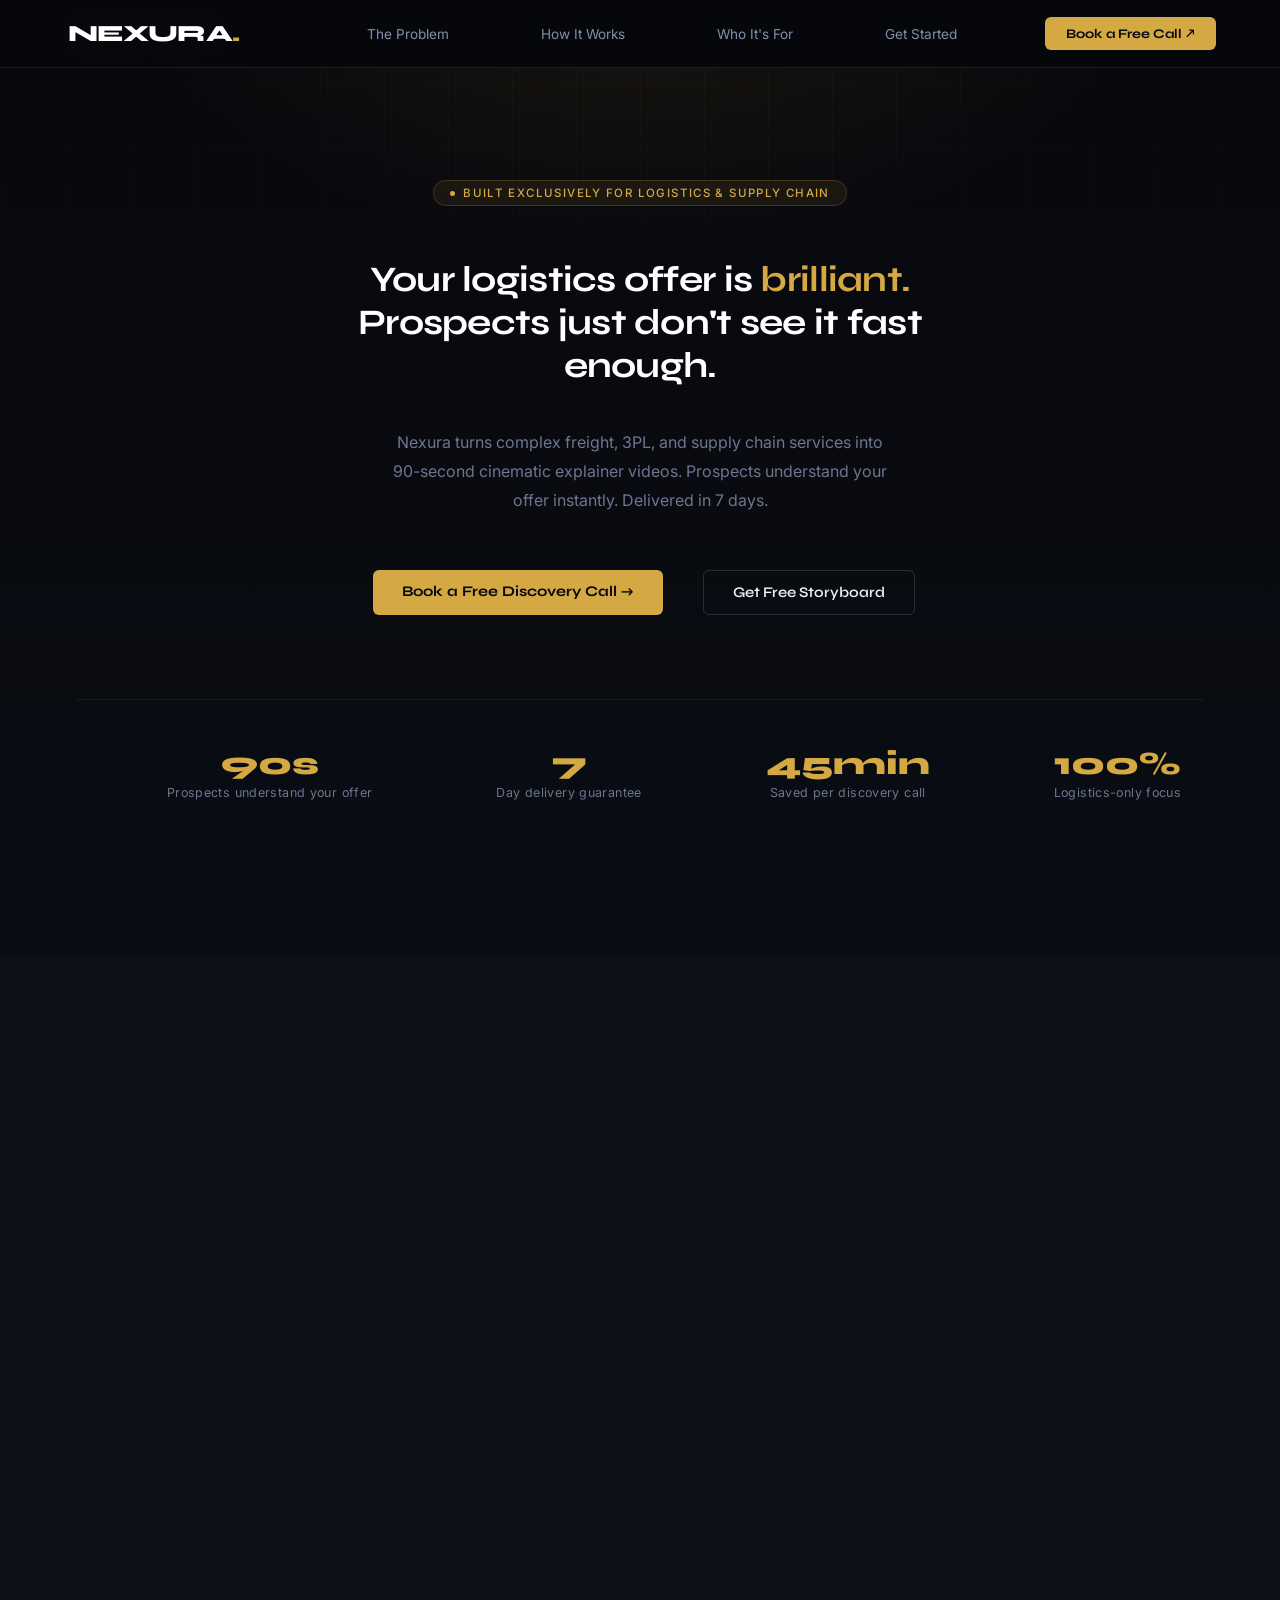
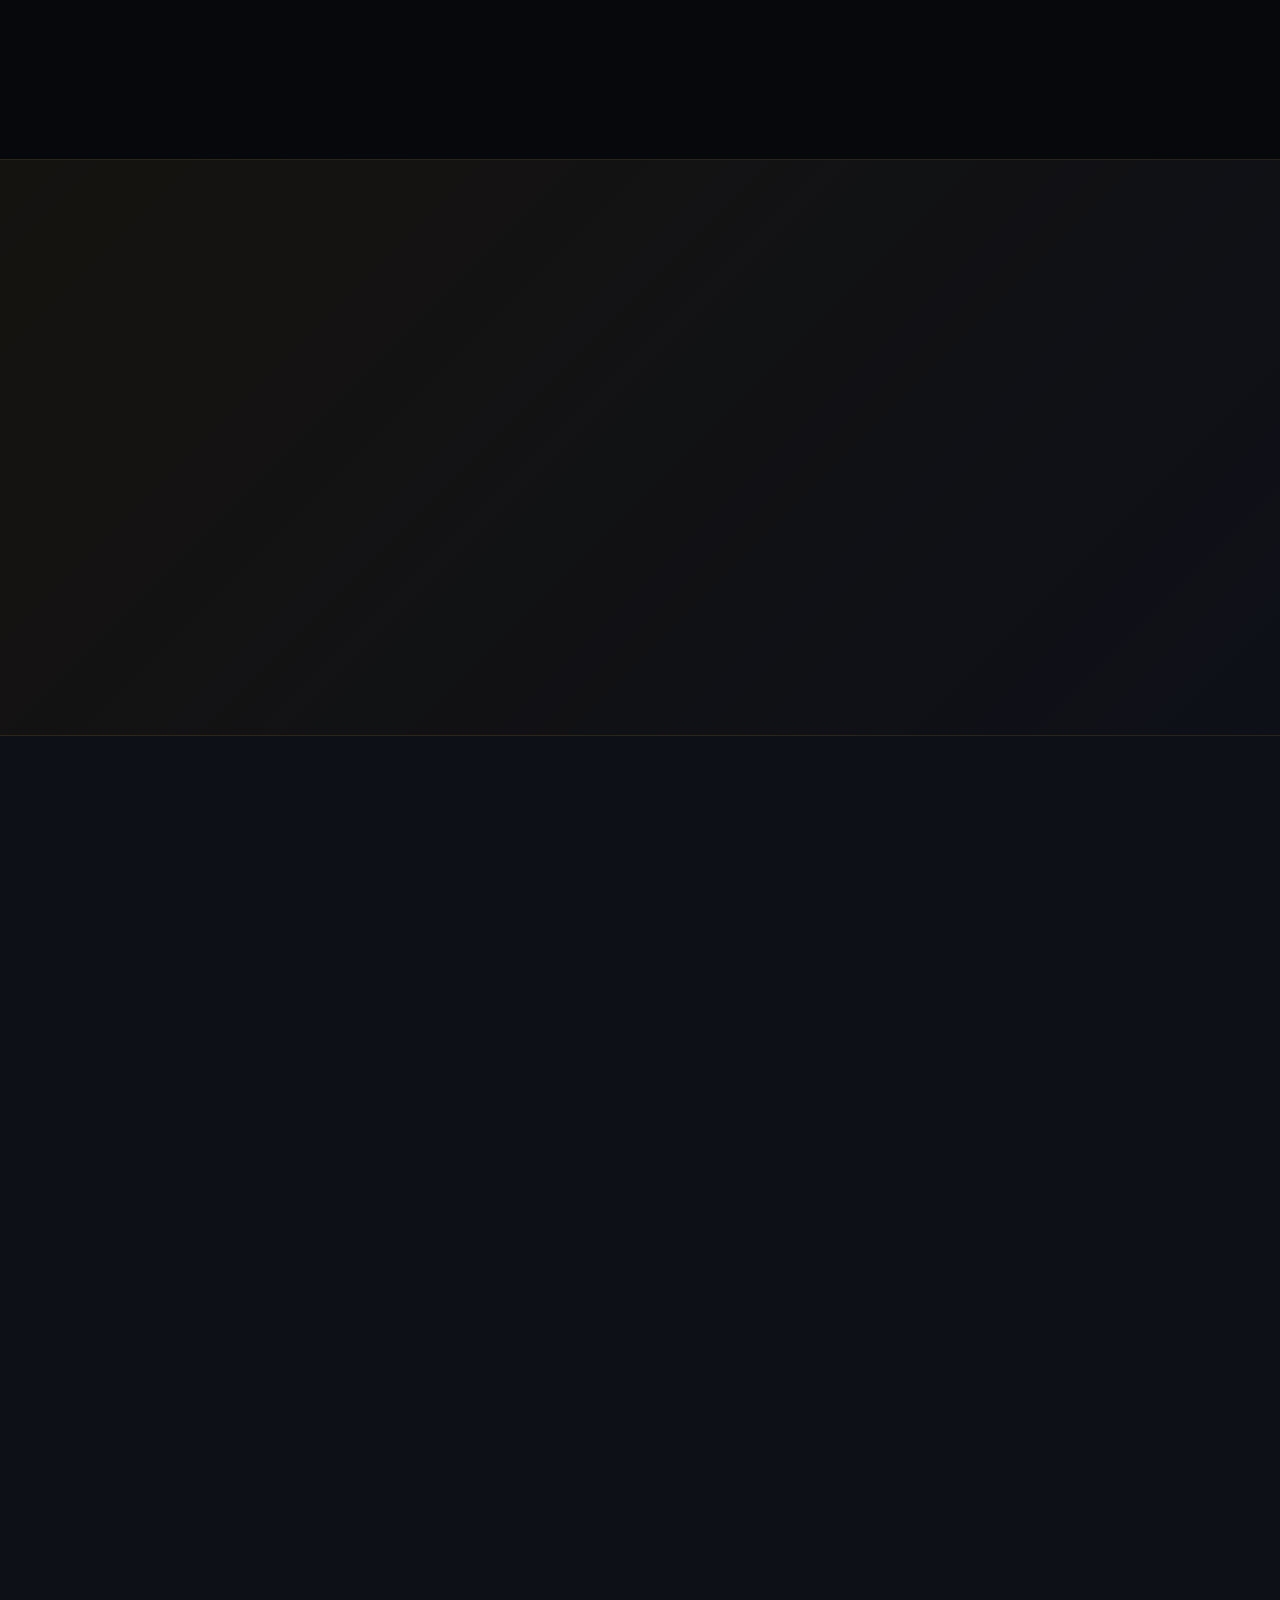
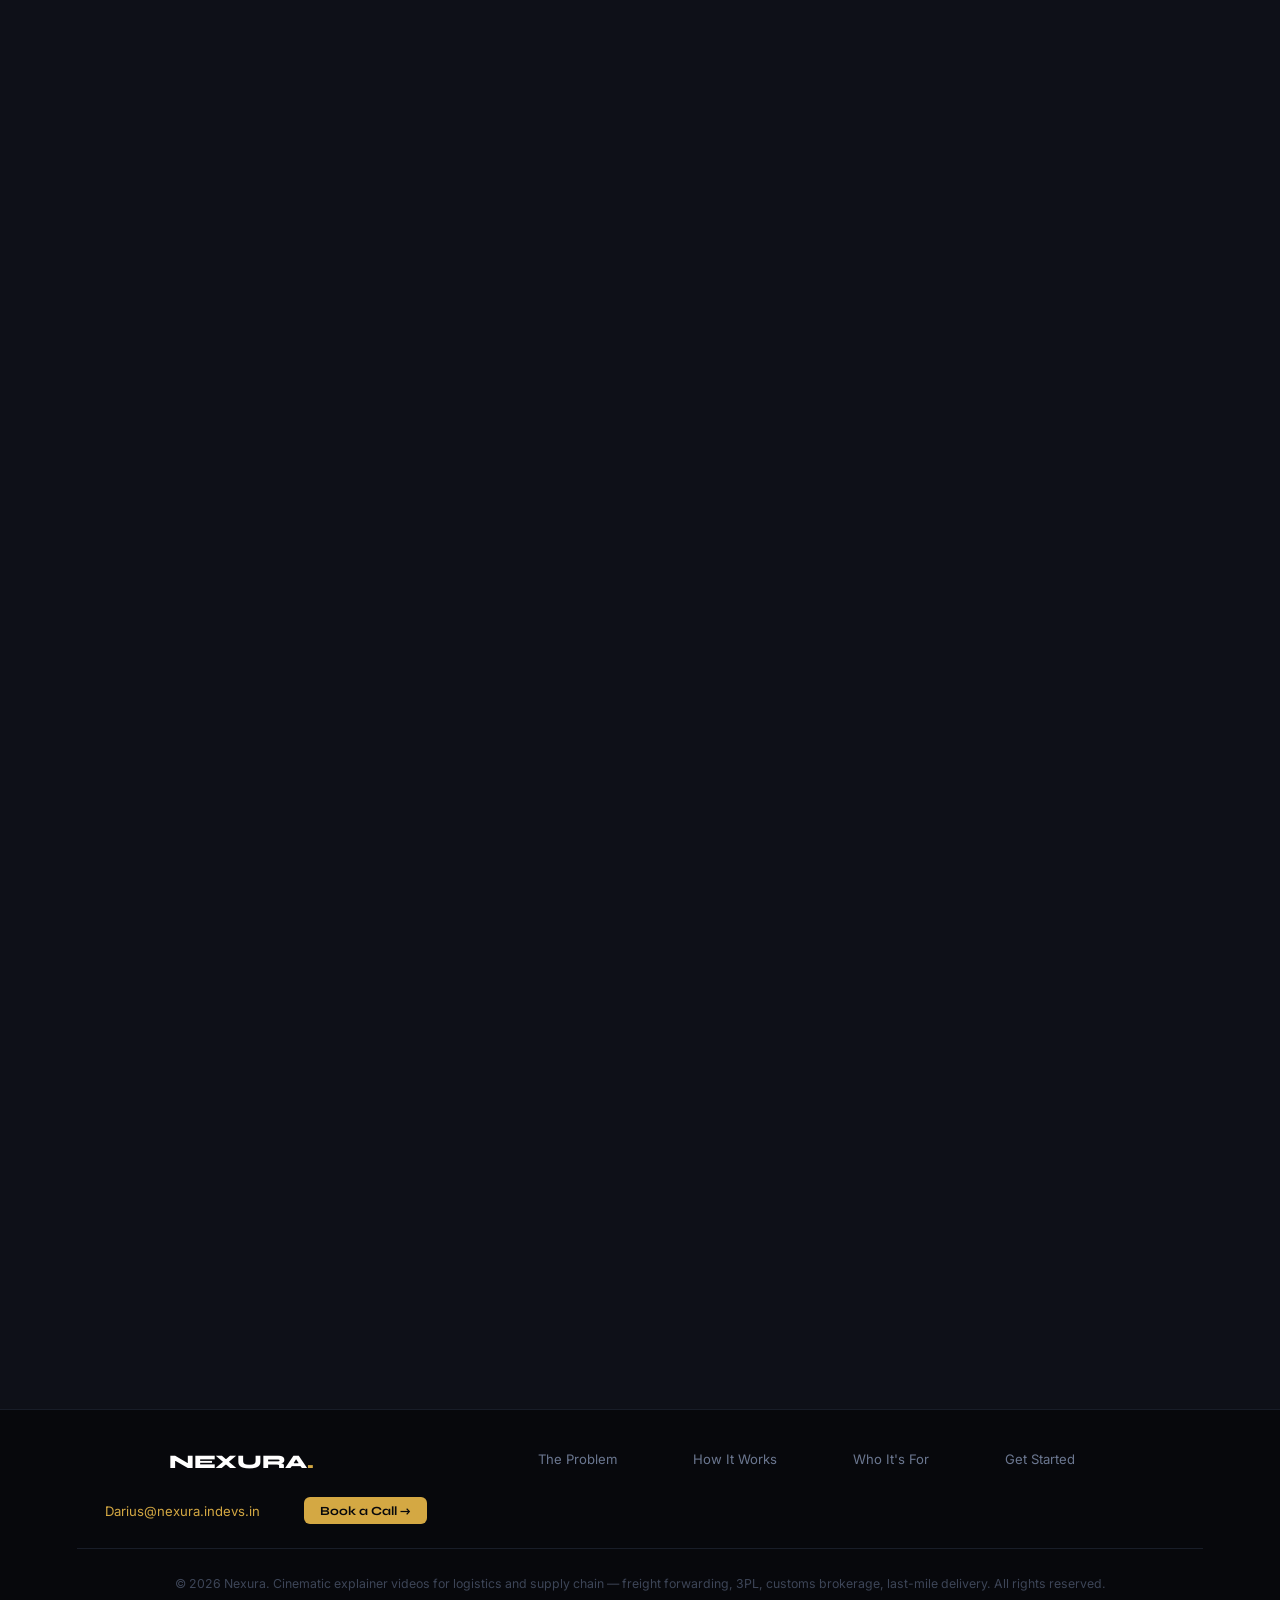
==== commit 332a6e35: "yes index.html" ====
--- a/index.html
+++ b/index.html
@@ -218,3 +218,385 @@
     </script>
 </body>
 </html>
+
+<!DOCTYPE html>
+<html lang="en">
+<head>
+<title>Nexura | Cinematic Logistics Explainer Videos</title>
+<meta name="description" content="Nexura turns complex logistics and supply chain services into 90-second cinematic videos.">
+
+<meta property="og:type" content="website">
+<meta property="og:url" content="https://nexura.indevs.in/">
+<meta property="og:title" content="Nexura | Cinematic Logistics Explainer Videos">
+<meta property="og:description" content="Custom video solutions for 3PL, freight forwarders, and customs brokers.">
+<meta property="og:image" content="https://nexura.indevs.in/Favicon.ico">
+
+<meta property="twitter:card" content="summary_large_image">
+<meta property="twitter:image" content="https://nexura.indevs.in/your-logo-image.jpg">
+<title>Nexura® | Cinematic Logistics Explainer Videos</title>
+<meta property="og:image" content="https://nexura.indevs.in/favicon.ico">
+<link rel="icon" href="/favicon.ico" type="image/x-icon">  
+<meta charset="UTF-8"/>
+<meta name="viewport" content="width=device-width,initial-scale=1"/>
+<title>Nexura | Logistics Explainer Videos That Close Deals Faster</title>
+<meta name="description" content="Nexura turns complex logistics and supply chain services into 90-second cinematic explainer videos. Built for 3PL, freight forwarding, customs brokers and supply chain companies. 7-day delivery. Book a free call today."/>
+<meta name="keywords" content="Nexura, logistics explainer video, supply chain explainer video, 3PL explainer video, freight forwarding video, logistics marketing video, explainer video for logistics company, supply chain marketing, logistics video production, freight broker marketing video, 3PL marketing, customs broker video, last mile delivery video, warehouse explainer video, logistics content marketing, B2B logistics video, logistics sales enablement, explainer video agency logistics"/>
+<meta name="robots" content="index, follow"/>
+<meta name="author" content="Nexura"/>
+<link rel="canonical" href="https://nexura.indevs.in/"/>
+<meta property="og:type" content="website"/>
+<meta property="og:url" content="https://nexura.indevs.in/"/>
+<meta property="og:title" content="Nexura | Logistics Explainer Videos That Close Deals Faster"/>
+<meta property="og:description" content="We turn complex logistics services into 90-second cinematic assets. Prospects qualify themselves before the first call."/>
+<meta property="og:site_name" content="Nexura"/>
+<meta name="twitter:card" content="summary_large_image"/>
+<meta name="twitter:title" content="Nexura | Logistics Explainer Videos"/>
+<meta name="twitter:description" content="90-second cinematic explainer videos for logistics and supply chain. 7-day delivery."/>
+<script type="application/ld+json">
+{"@context":"https://schema.org","@type":"ProfessionalService","name":"Nexura","url":"https://nexura.indevs.in","email":"Darius@nexura.indevs.in","description":"Nexura produces 90-second cinematic explainer videos for logistics and supply chain companies. Built for freight forwarders, 3PLs, customs brokers, and last-mile delivery providers.","founder":{"@type":"Person","name":"Darius"},"areaServed":["United Kingdom","United States","Netherlands","Australia","Canada","Poland"],"serviceType":["Explainer Video Production","Logistics Marketing","Supply Chain Video","3PL Video Marketing","Freight Forwarding Video"]}
+</script>
+<script type="application/ld+json">
+{"@context":"https://schema.org","@type":"FAQPage","mainEntity":[{"@type":"Question","name":"What is Nexura?","acceptedAnswer":{"@type":"Answer","text":"Nexura is a specialist video production company creating 90-second cinematic explainer videos exclusively for logistics and supply chain companies including freight forwarders, 3PLs, customs brokers, and last-mile delivery providers."}},{"@type":"Question","name":"How long does Nexura take to deliver?","acceptedAnswer":{"@type":"Answer","text":"Nexura delivers the final video in 7 days including scripting, storyboarding, animation, and voiceover."}},{"@type":"Question","name":"How do I book a call with Nexura?","acceptedAnswer":{"@type":"Answer","text":"Book a free 20-minute discovery call at https://calendar.app.google/9xqrU5NVcdX63aEo9 or email Darius@nexura.indevs.in"}}]}
+</script>
+<link rel="preconnect" href="https://fonts.googleapis.com"/>
+<link rel="preconnect" href="https://fonts.gstatic.com" crossorigin/>
+<link href="https://fonts.googleapis.com/css2?family=Syne:wght@500;600;700;800&family=Inter:wght@300;400;500&display=swap" rel="stylesheet"/>
+<style>
+*,*::before,*::after{box-sizing:border-box;margin:0;padding:0}
+html{scroll-behavior:smooth}
+body{font-family:'Inter',sans-serif;background:#07080c;color:#a8b2c4;-webkit-font-smoothing:antialiased;overflow-x:hidden}
+:root{--gold:#d4a843;--gold-light:#e8c06a;--white:#eef1f7;--smoke:#6b7790;--panel:#0e1018;--edge:#181d28;--border:rgba(212,168,67,.15);--radius:6px}
+h1,h2,h3,h4{font-family:'Syne',sans-serif;line-height:1.15;letter-spacing:-0.02em;color:#eef1f7}
+p{line-height:1.8;color:#6b7790}
+a{text-decoration:none;color:inherit}
+
+/* NAV */
+.navbar{position:fixed;top:0;left:0;right:0;z-index:9999;height:68px;display:flex;align-items:center;padding:0 5%;background:rgba(7,8,12,.97);border-bottom:1px solid rgba(212,168,67,.15);backdrop-filter:blur(20px)}
+.nb-logo{font-family:'Syne',sans-serif;font-weight:800;font-size:1.45rem;color:#ffffff;letter-spacing:-0.03em;flex-shrink:0;margin-right:auto}
+.nb-logo .dot{color:#d4a843}
+.nb-links{display:flex;gap:2.5rem;align-items:center;margin-right:2.5rem}
+.nb-links a{font-family:'Inter',sans-serif;font-size:.85rem;font-weight:400;color:#8090a8;transition:color .2s}
+.nb-links a:hover{color:#ffffff}
+.nb-btn{display:inline-flex;align-items:center;gap:.4rem;background:#d4a843;color:#07080c;font-family:'Syne',sans-serif;font-weight:700;font-size:.82rem;padding:.52rem 1.3rem;border-radius:6px;transition:background .2s,transform .15s;white-space:nowrap}
+.nb-btn:hover{background:#e8c06a;transform:translateY(-1px)}
+
+/* HERO */
+.hero{min-height:100vh;display:flex;flex-direction:column;justify-content:center;align-items:center;text-align:center;padding:100px 6% 5rem;position:relative;overflow:hidden}
+.hero-bg{position:absolute;inset:0;pointer-events:none;background:radial-gradient(ellipse 60% 50% at 50% -10%,rgba(212,168,67,.1) 0%,transparent 70%),linear-gradient(180deg,#07080c 0%,#0a0d14 100%)}
+.hero-grid{position:absolute;inset:0;pointer-events:none;background-image:linear-gradient(rgba(212,168,67,.03) 1px,transparent 1px),linear-gradient(90deg,rgba(212,168,67,.03) 1px,transparent 1px);background-size:64px 64px;mask-image:radial-gradient(ellipse 75% 55% at 50% 0%,black 30%,transparent 100%)}
+.hero-tag{display:inline-flex;align-items:center;gap:.5rem;background:rgba(212,168,67,.08);border:1px solid rgba(212,168,67,.2);color:#d4a843;font-family:'Inter',sans-serif;font-size:.72rem;font-weight:500;letter-spacing:.12em;text-transform:uppercase;padding:.32rem 1rem;border-radius:100px;margin-bottom:2rem;position:relative;z-index:1;animation:up .7s ease both}
+.hero-tag .dot2{width:5px;height:5px;border-radius:50%;background:#d4a843;animation:blink 2s infinite;flex-shrink:0}
+@keyframes blink{0%,100%{opacity:1}50%{opacity:.2}}
+.hero h1{font-size:clamp(1.9rem,2.8vw,3rem);font-weight:700;color:#ffffff;max-width:680px;line-height:1.2;position:relative;z-index:1;animation:up .7s .1s ease both}
+.hero h1 .accent{color:#d4a843}
+.hero-sub{font-size:1rem;max-width:510px;margin:1.3rem auto 2.2rem;color:#6b7790;position:relative;z-index:1;animation:up .7s .2s ease both}
+.hero-btns{display:flex;gap:.9rem;flex-wrap:wrap;justify-content:center;position:relative;z-index:1;animation:up .7s .3s ease both}
+.btn-gold{background:#d4a843;color:#07080c;font-family:'Syne',sans-serif;font-weight:700;font-size:.92rem;padding:.8rem 1.8rem;border-radius:6px;transition:background .2s,transform .15s;border:none;cursor:pointer;display:inline-block}
+.btn-gold:hover{background:#e8c06a;transform:translateY(-2px)}
+.btn-outline{background:transparent;color:#eef1f7;font-family:'Syne',sans-serif;font-weight:600;font-size:.92rem;padding:.8rem 1.8rem;border-radius:6px;border:1px solid rgba(238,241,247,.15);transition:border-color .2s,color .2s;cursor:pointer;display:inline-block}
+.btn-outline:hover{border-color:#d4a843;color:#d4a843}
+.hero-stats{display:flex;gap:3.5rem;flex-wrap:wrap;justify-content:center;margin-top:4rem;padding-top:3rem;border-top:1px solid rgba(212,168,67,.1);position:relative;z-index:1;animation:up .7s .4s ease both}
+.stat .num{font-family:'Syne',sans-serif;font-size:2rem;font-weight:800;color:#d4a843;line-height:1}
+.stat .lbl{font-size:.78rem;color:#6b7790;margin-top:.3rem;letter-spacing:.03em}
+@keyframes up{from{opacity:0;transform:translateY(22px)}to{opacity:1;transform:none}}
+
+/* SECTIONS */
+section{padding:7rem 6%}
+.label{font-size:.7rem;font-weight:600;letter-spacing:.14em;text-transform:uppercase;color:#d4a843;display:block;margin-bottom:.9rem;font-family:'Inter',sans-serif}
+.s-title{font-size:clamp(1.7rem,2.6vw,2.5rem);color:#eef1f7;max-width:580px}
+.s-body{font-size:1rem;max-width:520px;margin-top:.9rem;line-height:1.85}
+
+/* PROBLEM */
+.problem{background:#0e1018}
+.prob-wrap{display:grid;grid-template-columns:1fr 1fr;gap:5rem;align-items:center;max-width:1080px;margin:4rem auto 0}
+.prob-card{background:#0a0d14;border:1px solid #181d28;border-radius:10px;padding:2rem;position:relative;overflow:hidden}
+.prob-card::after{content:'';position:absolute;top:-40px;right:-40px;width:180px;height:180px;border-radius:50%;background:radial-gradient(circle,rgba(212,168,67,.06),transparent 70%)}
+.mc{display:flex;align-items:flex-start;gap:.9rem;padding:.9rem 1rem;border-radius:8px;background:rgba(255,255,255,.02);border-left:3px solid;margin-bottom:.7rem}
+.mc.bad{border-color:#b04040}
+.mc.good{border-color:#4caf82}
+.mc-ico{font-size:1rem;margin-top:.1rem;flex-shrink:0}
+.mc strong{display:block;color:#eef1f7;font-size:.88rem;font-weight:500;margin-bottom:.2rem}
+.mc span{font-size:.8rem;color:#6b7790}
+
+/* SOLUTION */
+.solution{background:#07080c}
+.steps{display:grid;grid-template-columns:repeat(3,1fr);gap:1.5rem;max-width:1080px;margin:3.5rem auto 0}
+.step{background:#0e1018;border:1px solid #181d28;border-radius:10px;padding:2rem;transition:border-color .3s,transform .3s}
+.step:hover{border-color:rgba(212,168,67,.25);transform:translateY(-4px)}
+.step-n{font-family:'Syne',sans-serif;font-size:2.5rem;font-weight:800;color:rgba(212,168,67,.1);margin-bottom:.8rem;line-height:1}
+.step h3{font-size:.98rem;color:#eef1f7;margin-bottom:.5rem}
+.step p{font-size:.88rem}
+.step-pill{display:inline-block;margin-top:1rem;background:rgba(212,168,67,.08);color:#d4a843;font-size:.72rem;font-weight:600;padding:.22rem .7rem;border-radius:100px;letter-spacing:.05em}
+
+/* WHO */
+.who{background:#0e1018}
+.who-grid{display:grid;grid-template-columns:repeat(4,1fr);gap:1rem;margin-top:3.5rem;max-width:1080px}
+.wc{background:#0a0d14;border:1px solid #181d28;border-radius:10px;padding:1.4rem;text-align:center;transition:border-color .3s}
+.wc:hover{border-color:rgba(212,168,67,.2)}
+.wc-ico{font-size:1.6rem;margin-bottom:.6rem}
+.wc h4{font-size:.9rem;color:#eef1f7;margin-bottom:.35rem}
+.wc p{font-size:.8rem}
+
+/* PROCESS */
+.process{background:#07080c}
+.proc-list{max-width:760px;margin:3.5rem auto 0}
+.ps{display:flex;gap:1.8rem;padding:1.8rem 0;border-bottom:1px solid #181d28}
+.ps:last-child{border-bottom:none}
+.ps-n{font-family:'Syne',sans-serif;font-size:1rem;font-weight:800;color:#d4a843;flex-shrink:0;width:32px;padding-top:.1rem}
+.ps h3{font-size:.98rem;color:#eef1f7;margin-bottom:.35rem}
+.ps p{font-size:.88rem}
+.ps-pill{display:inline-block;margin-top:.5rem;background:rgba(212,168,67,.08);color:#d4a843;font-size:.72rem;font-weight:600;padding:.2rem .65rem;border-radius:100px}
+
+/* GUARANTEE */
+.guarantee{background:linear-gradient(135deg,rgba(212,168,67,.07),#0e1018);border-top:1px solid rgba(212,168,67,.12);border-bottom:1px solid rgba(212,168,67,.12)}
+.g-inner{max-width:640px;margin:0 auto;text-align:center}
+.g-badge{display:inline-block;background:rgba(212,168,67,.1);border:1px solid rgba(212,168,67,.25);color:#d4a843;font-family:'Inter',sans-serif;font-size:.72rem;font-weight:700;padding:.32rem 1.1rem;border-radius:100px;letter-spacing:.1em;text-transform:uppercase;margin-bottom:1.4rem}
+.g-inner h2{font-size:clamp(1.5rem,2.4vw,2.2rem);color:#eef1f7;margin-bottom:.9rem}
+
+/* CONTACT */
+.contact-sec{background:#0e1018}
+.contact-inner{max-width:620px;margin:0 auto;text-align:center}
+.contact-inner h2{font-size:clamp(1.6rem,2.6vw,2.4rem);color:#eef1f7;margin-bottom:.9rem}
+.call-card{background:linear-gradient(135deg,rgba(212,168,67,.1),rgba(212,168,67,.04));border:1px solid rgba(212,168,67,.28);border-radius:12px;padding:2.5rem;margin-top:2.5rem;text-align:center}
+.call-icon{font-size:2.2rem;margin-bottom:.9rem}
+.call-card h3{font-size:1.25rem;color:#eef1f7;margin-bottom:.6rem}
+.call-card p{font-size:.92rem;max-width:420px;margin:0 auto}
+.call-note{font-size:.78rem;color:#6b7790;margin-top:.8rem}
+.divider{display:flex;align-items:center;gap:1rem;margin:2.2rem 0;color:#6b7790;font-size:.82rem}
+.divider::before,.divider::after{content:'';flex:1;height:1px;background:#181d28}
+.form-wrap{background:#0a0d14;border:1px solid #181d28;border-radius:12px;padding:2.5rem;text-align:left}
+.form-hint{font-size:.82rem;color:#6b7790;margin-bottom:1.6rem;padding-bottom:1.4rem;border-bottom:1px solid #181d28;text-align:center}
+.form-hint a{color:#d4a843;font-weight:500}
+.fg{margin-bottom:1.2rem}
+.fg label{display:block;font-size:.8rem;font-weight:500;color:#a8b2c4;margin-bottom:.4rem;letter-spacing:.01em}
+.fg input,.fg textarea,.fg select{width:100%;background:#111520;border:1px solid rgba(255,255,255,.07);color:#eef1f7;font-family:'Inter',sans-serif;font-size:.92rem;padding:.78rem 1rem;border-radius:6px;outline:none;transition:border-color .2s;-webkit-appearance:none}
+.fg input:focus,.fg textarea:focus,.fg select:focus{border-color:rgba(212,168,67,.4)}
+.fg input::placeholder,.fg textarea::placeholder{color:#3d4557}
+.fg select{cursor:pointer}
+.fg select option{background:#111520}
+.fg textarea{resize:vertical;min-height:88px}
+.form-row{display:grid;grid-template-columns:1fr 1fr;gap:1rem}
+.f-btn{width:100%;background:#d4a843;color:#07080c;font-family:'Syne',sans-serif;font-weight:700;font-size:.95rem;padding:.95rem;border-radius:6px;border:none;cursor:pointer;margin-top:.4rem;transition:background .2s,transform .15s;letter-spacing:.01em}
+.f-btn:hover{background:#e8c06a;transform:translateY(-1px)}
+.f-note{font-size:.76rem;text-align:center;color:#6b7790;margin-top:.8rem}
+.direct{text-align:center;margin-top:1.4rem;font-size:.88rem;color:#6b7790}
+.direct a{color:#d4a843;border-bottom:1px solid rgba(212,168,67,.25);transition:border-color .2s}
+.direct a:hover{border-color:#d4a843}
+
+/* FOOTER */
+footer{background:#07080c;border-top:1px solid #181d28;padding:2.5rem 6%;display:flex;align-items:center;flex-wrap:wrap;gap:1.5rem;justify-content:space-between}
+.f-logo{font-family:'Syne',sans-serif;font-weight:800;font-size:1.2rem;color:#ffffff;letter-spacing:-0.02em}
+.f-logo .dot{color:#d4a843}
+.f-links{display:flex;gap:2rem;flex-wrap:wrap}
+.f-links a{font-size:.82rem;color:#6b7790;transition:color .2s}
+.f-links a:hover{color:#d4a843}
+.f-contact{display:flex;gap:1rem;align-items:center}
+.f-email{font-size:.82rem;color:#d4a843}
+.f-email:hover{opacity:.75}
+.f-cbtn{background:#d4a843;color:#07080c;font-family:'Syne',sans-serif;font-weight:700;font-size:.78rem;padding:.4rem 1rem;border-radius:6px;transition:background .2s}
+.f-cbtn:hover{background:#e8c06a}
+.f-copy{width:100%;text-align:center;font-size:.77rem;color:#3d4557;padding-top:1.5rem;border-top:1px solid #181d28}
+
+/* REVEAL */
+.r{opacity:0;transform:translateY(20px);transition:opacity .6s ease,transform .6s ease}
+.r.in{opacity:1;transform:none}
+
+@media(max-width:960px){.prob-wrap,.steps{grid-template-columns:1fr}.who-grid{grid-template-columns:repeat(2,1fr)}.nb-links{display:none}.form-row{grid-template-columns:1fr}}
+@media(max-width:560px){.hero-stats{gap:2rem}section{padding:5rem 5%}.who-grid{grid-template-columns:1fr 1fr}}
+</style>
+</head>
+<body>
+
+<!-- NAV -->
+<nav class="navbar">
+  <div class="nb-logo">NEXURA<span class="dot">.</span></div>
+  <div class="nb-links">
+    <a href="#problem">The Problem</a>
+    <a href="#solution">How It Works</a>
+    <a href="#who">Who It's For</a>
+    <a href="#contact">Get Started</a>
+  </div>
+  <a href="https://calendar.app.google/9xqrU5NVcdX63aEo9" target="_blank" rel="noopener" class="nb-btn">Book a Free Call ↗</a>
+</nav>
+
+<!-- HERO -->
+<header class="hero" id="home">
+  <div class="hero-bg" aria-hidden="true"></div>
+  <div class="hero-grid" aria-hidden="true"></div>
+  <div class="hero-tag"><span class="dot2"></span>Built exclusively for logistics &amp; supply chain</div>
+  <h1>Your logistics offer is <span class="accent">brilliant.</span><br>Prospects just don't see it fast enough.</h1>
+  <p class="hero-sub">Nexura turns complex freight, 3PL, and supply chain services into 90-second cinematic explainer videos. Prospects understand your offer instantly. Delivered in 7 days.</p>
+  <div class="hero-btns">
+    <a href="https://calendar.app.google/9xqrU5NVcdX63aEo9" target="_blank" rel="noopener" class="btn-gold">Book a Free Discovery Call &rarr;</a>
+    <a href="#contact" class="btn-outline">Get Free Storyboard</a>
+  </div>
+  <div class="hero-stats">
+    <div class="stat"><div class="num">90s</div><div class="lbl">Prospects understand your offer</div></div>
+    <div class="stat"><div class="num">7</div><div class="lbl">Day delivery guarantee</div></div>
+    <div class="stat"><div class="num">45min</div><div class="lbl">Saved per discovery call</div></div>
+    <div class="stat"><div class="num">100%</div><div class="lbl">Logistics-only focus</div></div>
+  </div>
+</header>
+
+<!-- PROBLEM -->
+<section class="problem" id="problem">
+  <div class="prob-wrap">
+    <div class="r">
+      <span class="label">The Problem</span>
+      <h2 class="s-title">Great logistics operations are invisible to the buyers who need them.</h2>
+      <p class="s-body">Whether you run a freight brokerage, a 3PL, or a customs operation, your service is genuinely complex. Prospects land on your website, encounter jargon they cannot quickly decode, and bounce. Or your sales team spends 45 minutes on a discovery call explaining what you do — to a lead who was never qualified in the first place.</p>
+      <p class="s-body" style="margin-top:.8rem">Nexura replaces that confusion with a 90-second cinematic explanation that qualifies prospects before the call ever happens.</p>
+    </div>
+    <div class="prob-card r">
+      <div class="mc bad"><div class="mc-ico">&#x2717;</div><div><strong>Prospect lands on website</strong><span>Sees jargon. Cannot understand the offer. Bounces in 30 seconds.</span></div></div>
+      <div class="mc bad"><div class="mc-ico">&#x2717;</div><div><strong>Discovery call booked</strong><span>45 minutes spent explaining basics. Lead was never qualified.</span></div></div>
+      <div class="mc bad"><div class="mc-ico">&#x2717;</div><div><strong>Proposal sent</strong><span>No reply. Prospect chose whoever felt clearest first.</span></div></div>
+      <div class="mc good" style="margin-top:1.2rem"><div class="mc-ico">&#x2713;</div><div><strong>With Nexura</strong><span>Prospect understands your offer in 90 seconds. Arrives on the call already sold.</span></div></div>
+    </div>
+  </div>
+</section>
+
+<!-- SOLUTION -->
+<section class="solution" id="solution">
+  <div style="max-width:1080px;margin:0 auto">
+    <div class="r">
+      <span class="label">The Solution</span>
+      <h2 class="s-title">The Nexura Clarity Engine.</h2>
+      <p class="s-body">A premium, done-for-you production system that turns your logistics service into a cinematic 90-second asset. No stock footage. No generic animation. Built for how logistics buyers think.</p>
+    </div>
+    <div class="steps">
+      <div class="step r"><div class="step-n">01</div><h3>Clarify the Message</h3><p>We identify exactly what your buyers find confusing. Then we strip the jargon and shape your offer into a sharp, undeniable 90-second narrative.</p><span class="step-pill">Days 1&ndash;2</span></div>
+      <div class="step r"><div class="step-n">02</div><h3>Build the Visual</h3><p>We produce a premium cinematic asset using route-line overlays, container motion, and clean UI that makes your complex operation look effortless and immediately understandable.</p><span class="step-pill">Days 2&ndash;6</span></div>
+      <div class="step r"><div class="step-n">03</div><h3>Deploy and Close Faster</h3><p>You embed the asset on your site and in your outreach. Prospects watch, understand your advantage, and book a call already sold on why you are the right partner.</p><span class="step-pill">Day 7 &mdash; ready to deploy</span></div>
+    </div>
+  </div>
+</section>
+
+<!-- WHO -->
+<section class="who" id="who">
+  <div style="max-width:1080px;margin:0 auto">
+    <div class="r" style="text-align:center">
+      <span class="label" style="display:block;text-align:center">Who It's For</span>
+      <h2 class="s-title" style="max-width:540px;margin:0 auto;text-align:center">Built exclusively for the supply chain.</h2>
+      <p class="s-body" style="max-width:480px;margin:1rem auto 0;text-align:center">We only build for companies that move physical goods and manage freight. If your service is hard to explain in a 30-second conversation, Nexura is the translation layer.</p>
+    </div>
+    <div class="who-grid">
+      <div class="wc r"><div class="wc-ico">&#x1F6A2;</div><h4>Freight Forwarders</h4><p>Make complex multi-modal routes click instantly for new shippers.</p></div>
+      <div class="wc r"><div class="wc-ico">&#x1F3ED;</div><h4>3PL Providers</h4><p>Show brands what their operation looks like inside your warehouse before they commit.</p></div>
+      <div class="wc r"><div class="wc-ico">&#x1F4E6;</div><h4>Fulfillment Centers</h4><p>Make the switching process feel safe and clear for brands ready to move.</p></div>
+      <div class="wc r"><div class="wc-ico">&#x1F6C3;</div><h4>Customs Brokers</h4><p>Turn compliance expertise into a credible and immediate first impression.</p></div>
+      <div class="wc r"><div class="wc-ico">&#x1F69B;</div><h4>Freight Brokers</h4><p>Make your carrier network feel immediately real to shippers comparing options.</p></div>
+      <div class="wc r"><div class="wc-ico">&#x2744;&#xFE0F;</div><h4>Cold Chain Logistics</h4><p>Communicate temperature compliance to pharma and food buyers clearly.</p></div>
+      <div class="wc r"><div class="wc-ico">&#x1F4CD;</div><h4>Last-Mile Delivery</h4><p>Show retail and ecommerce clients what reliable last-mile looks like for their volume.</p></div>
+      <div class="wc r"><div class="wc-ico">&#x2699;&#xFE0F;</div><h4>Supply Chain Tech</h4><p>Make the before and after of your platform concrete before a demo is booked.</p></div>
+    </div>
+  </div>
+</section>
+
+<!-- PROCESS -->
+<section class="process" id="process">
+  <div style="max-width:1080px;margin:0 auto">
+    <div class="r">
+      <span class="label">The Process</span>
+      <h2 class="s-title">Done for you. Start to finish.</h2>
+      <p class="s-body">We require 30 minutes of your time. Research, scripting, storyboarding, animation, and voiceover are all handled by Nexura.</p>
+    </div>
+    <div class="proc-list">
+      <div class="ps r"><div class="ps-n">01</div><div><h3>Onboarding Call</h3><p>A focused 30-minute session. We identify the one thing prospects consistently misunderstand and the one outcome you deliver that no competitor matches.</p><span class="ps-pill">Day 1 &mdash; 30 minutes of your time</span></div></div>
+      <div class="ps r"><div class="ps-n">02</div><div><h3>Script and Storyboard</h3><p>We write the 90-second narrative using logistics-specific language your buyers recognise. You review and approve before production begins.</p><span class="ps-pill">Days 1&ndash;3</span></div></div>
+      <div class="ps r"><div class="ps-n">03</div><div><h3>Cinematic Production</h3><p>We animate using our logistics asset library &mdash; container movements, route overlays, warehouse operations, supply chain dashboards. Premium motion, no stock footage.</p><span class="ps-pill">Days 3&ndash;6</span></div></div>
+      <div class="ps r"><div class="ps-n">04</div><div><h3>Final Delivery</h3><p>You receive the embed-ready asset in every format needed &mdash; website, LinkedIn, cold email, sales deck. Deployment guide included.</p><span class="ps-pill">Day 7 &mdash; ready to deploy</span></div></div>
+    </div>
+  </div>
+</section>
+
+<!-- GUARANTEE -->
+<section class="guarantee">
+  <div class="g-inner r">
+    <div class="g-badge">The Nexura Clarity Guarantee</div>
+    <h2>If prospects don't understand your offer faster, we fix it. No extra charge.</h2>
+    <p style="margin-top:1rem;font-size:1rem">We do not limit revisions by number. We revise until your sales team agrees the video makes your offer immediately clear to a cold prospect. If it does not deliver clarity, you do not pay the final 50 percent.</p>
+    <a href="https://calendar.app.google/9xqrU5NVcdX63aEo9" target="_blank" rel="noopener" class="btn-gold" style="margin-top:2rem">Book a Free Call &mdash; Zero Risk &rarr;</a>
+  </div>
+</section>
+
+<!-- CONTACT -->
+<section class="contact-sec" id="contact">
+  <div class="contact-inner">
+    <div class="r">
+      <span class="label" style="display:block">Get Started</span>
+      <h2>Let us map out your offer &mdash; for free.</h2>
+      <p class="s-body" style="max-width:460px;margin:.9rem auto 0">Send us your website and we will build a custom 15-second storyboard concept for your logistics offer. Completely free. No strings attached.</p>
+    </div>
+
+    <div class="call-card r">
+      <div class="call-icon">&#x1F4C5;</div>
+      <h3>Book a Free Discovery Call</h3>
+      <p>Jump on a quick 20-minute call with Darius. We will look at your logistics offer and map out exactly how a 90-second video would be structured for your specific service.</p>
+      <a href="https://calendar.app.google/9xqrU5NVcdX63aEo9" target="_blank" rel="noopener" class="btn-gold" style="margin-top:1.4rem">Book Your Free Call &rarr;</a>
+      <p class="call-note">No pitch. No pressure. Just clarity.</p>
+    </div>
+
+    <div class="divider r"><span>or fill in the form below</span></div>
+
+    <div class="form-wrap r">
+      <p class="form-hint">Fill this in and Darius will reply to you personally at <a href="mailto:Darius@nexura.indevs.in">Darius@nexura.indevs.in</a> within 48 hours.</p>
+      <form action="https://formsubmit.co/Hendrickdariuss@gmail.com" method="POST">
+        <input type="hidden" name="_subject" value="New Nexura Storyboard Request"/>
+        <input type="hidden" name="_next" value="https://nexura.indevs.in/?thank-you"/>
+        <input type="hidden" name="_captcha" value="false"/>
+        <input type="hidden" name="_template" value="table"/>
+        <div class="form-row">
+          <div class="fg"><label>Full Name</label><input type="text" name="name" placeholder="James Fletcher" required/></div>
+          <div class="fg"><label>Work Email</label><input type="email" name="email" placeholder="james@yourcompany.com" required/></div>
+        </div>
+        <div class="fg"><label>Company Website</label><input type="text" name="website" placeholder="yourcompany.com" required/></div>
+        <div class="fg">
+          <label>Type of logistics service</label>
+          <select name="service">
+            <option value="">Select your service type</option>
+            <option>Freight Forwarding</option>
+            <option>3PL / Warehousing</option>
+            <option>Freight Brokerage</option>
+            <option>Customs Brokerage</option>
+            <option>Last-Mile / Courier</option>
+            <option>Cold Chain / Pharma Logistics</option>
+            <option>Fulfillment / eCommerce</option>
+            <option>Supply Chain Technology</option>
+            <option>Other</option>
+          </select>
+        </div>
+        <div class="fg"><label>What do prospects most often misunderstand about your service? <span style="color:#6b7790;font-weight:400">(optional)</span></label><textarea name="pain" placeholder="e.g. They think we only handle small parcels, not full cross-border freight operations..."></textarea></div>
+        <button type="submit" class="f-btn">Send My Free Storyboard Request &rarr;</button>
+        <p class="f-note">No credit card. You will hear back within 48 hours.</p>
+        <input type="hidden" name="_next" value="https://nexura.indevs.in">
+      </form>
+    </div>
+
+    <div class="direct r">Prefer to write directly? <a href="mailto:Darius@nexura.indevs.in">Darius@nexura.indevs.in</a></div>
+  </div>
+</section>
+
+<!-- FOOTER -->
+<footer>
+  <div class="f-logo">NEXURA<span class="dot">.</span></div>
+  <nav class="f-links" aria-label="Footer">
+    <a href="#problem">The Problem</a>
+    <a href="#solution">How It Works</a>
+    <a href="#who">Who It's For</a>
+    <a href="#contact">Get Started</a>
+  </nav>
+  <div class="f-contact">
+    <a href="mailto:Darius@nexura.indevs.in" class="f-email">Darius@nexura.indevs.in</a>
+    <a href="https://calendar.app.google/9xqrU5NVcdX63aEo9" target="_blank" rel="noopener" class="f-cbtn">Book a Call &rarr;</a>
+  </div>
+  <p class="f-copy">&copy; 2026 Nexura. Cinematic explainer videos for logistics and supply chain &mdash; freight forwarding, 3PL, customs brokerage, last-mile delivery. All rights reserved.</p>
+</footer>
+
+<script>
+const els=document.querySelectorAll('.r');
+const io=new IntersectionObserver(entries=>{entries.forEach(e=>{if(e.isIntersecting)e.target.classList.add('in')})},{threshold:0.1});
+els.forEach(el=>io.observe(el));
+</script>
+</body>
+</html>
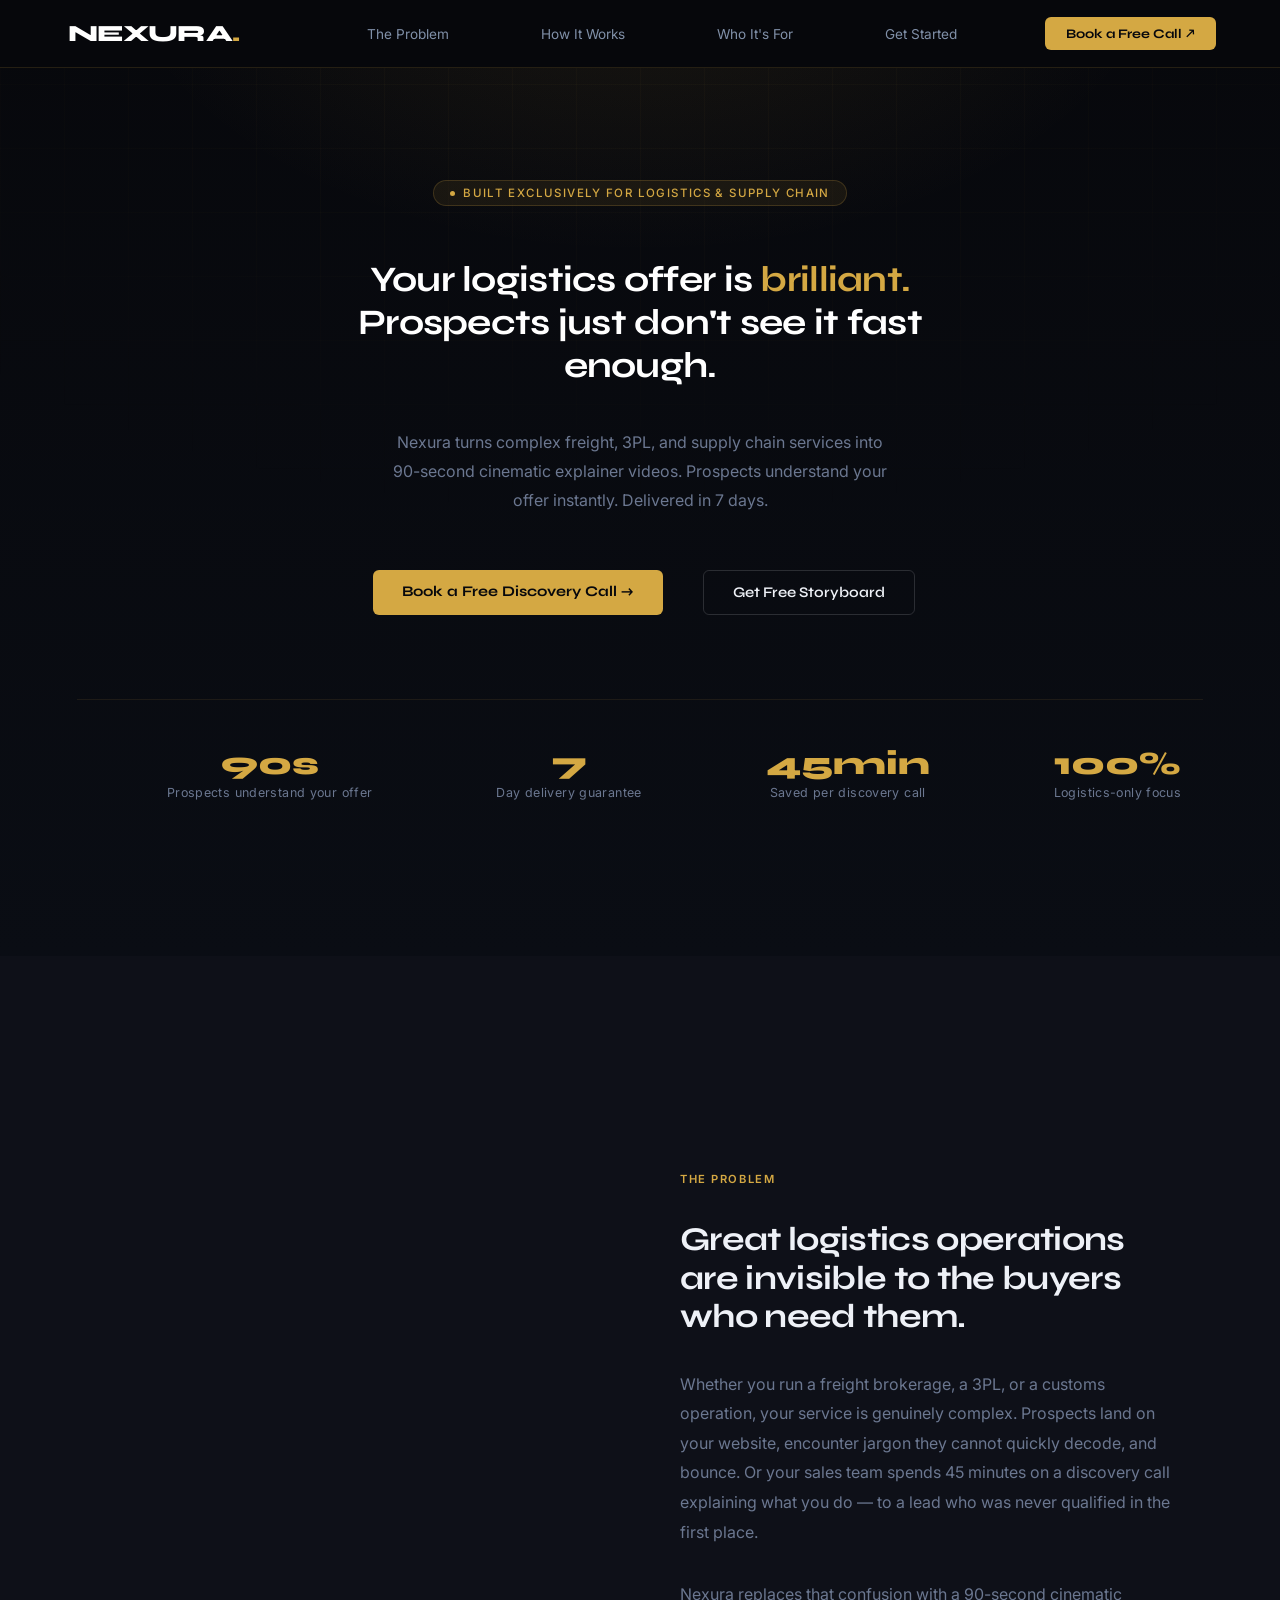
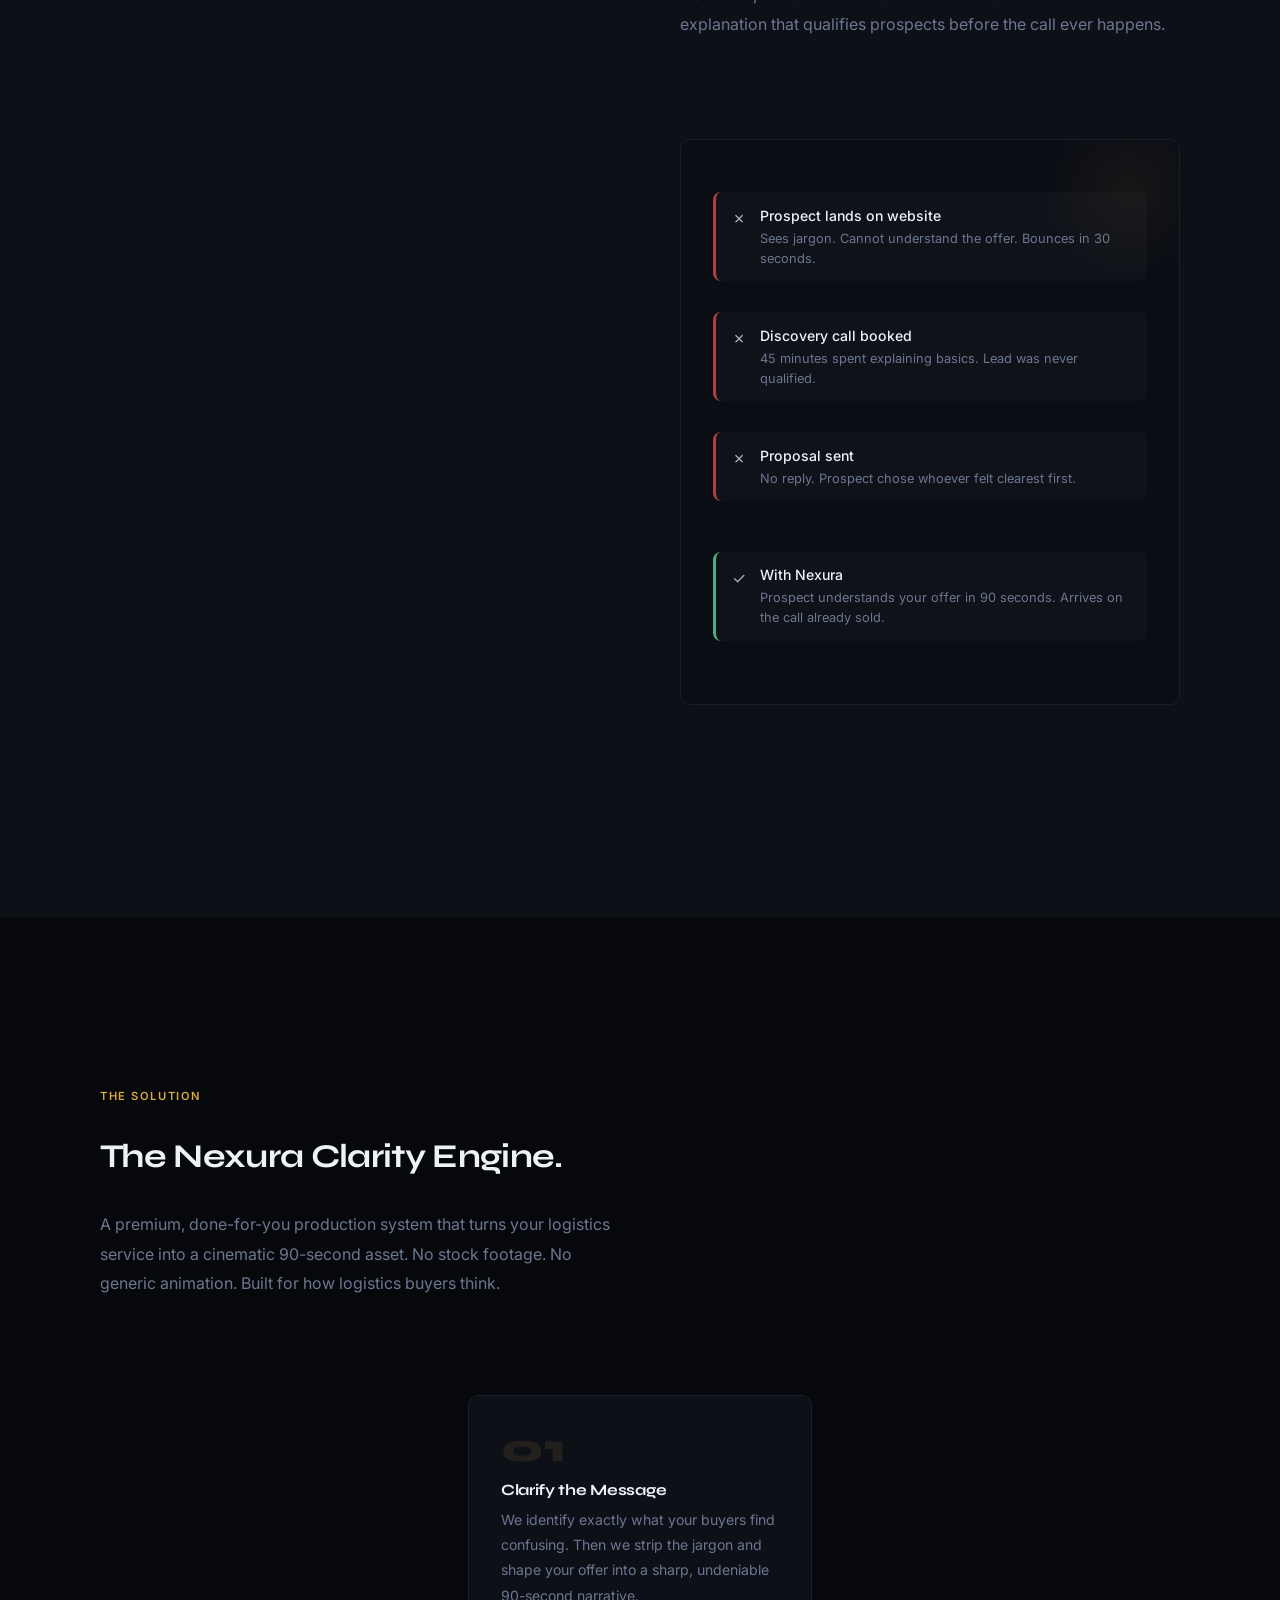
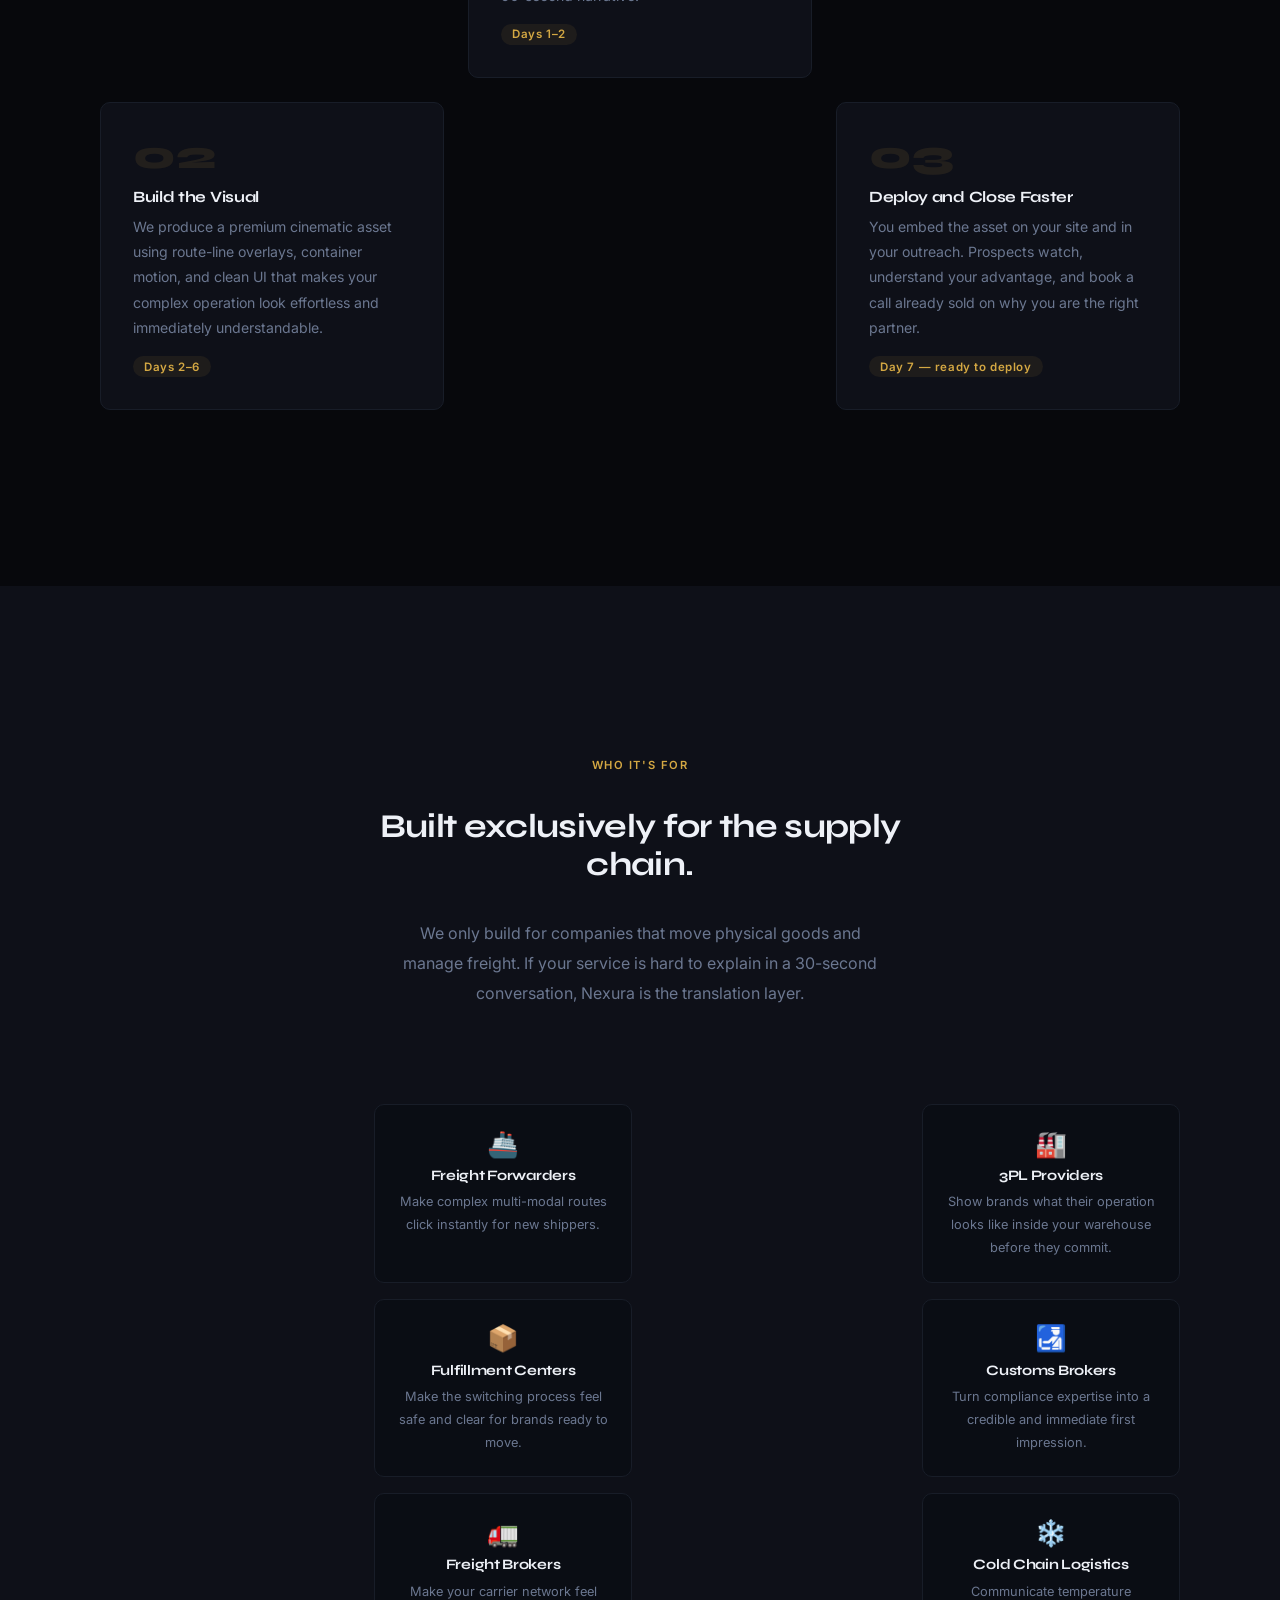
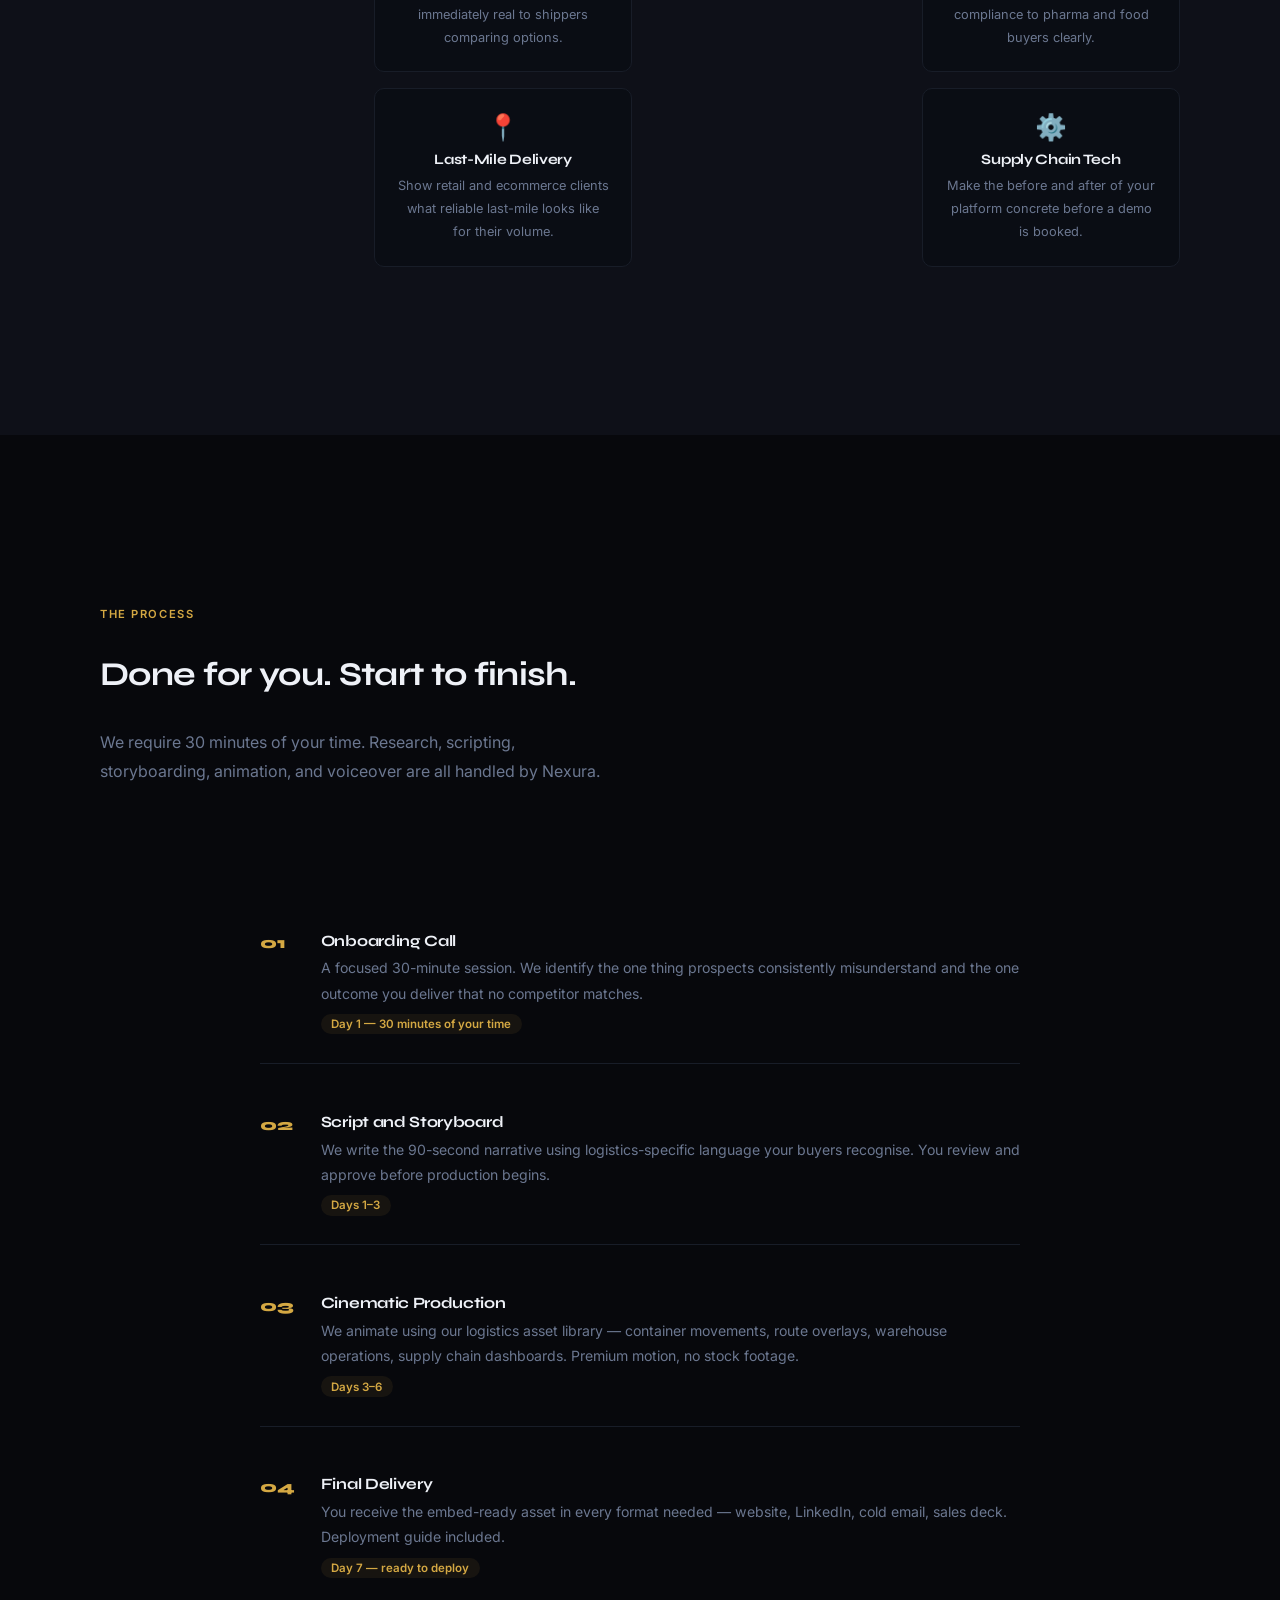
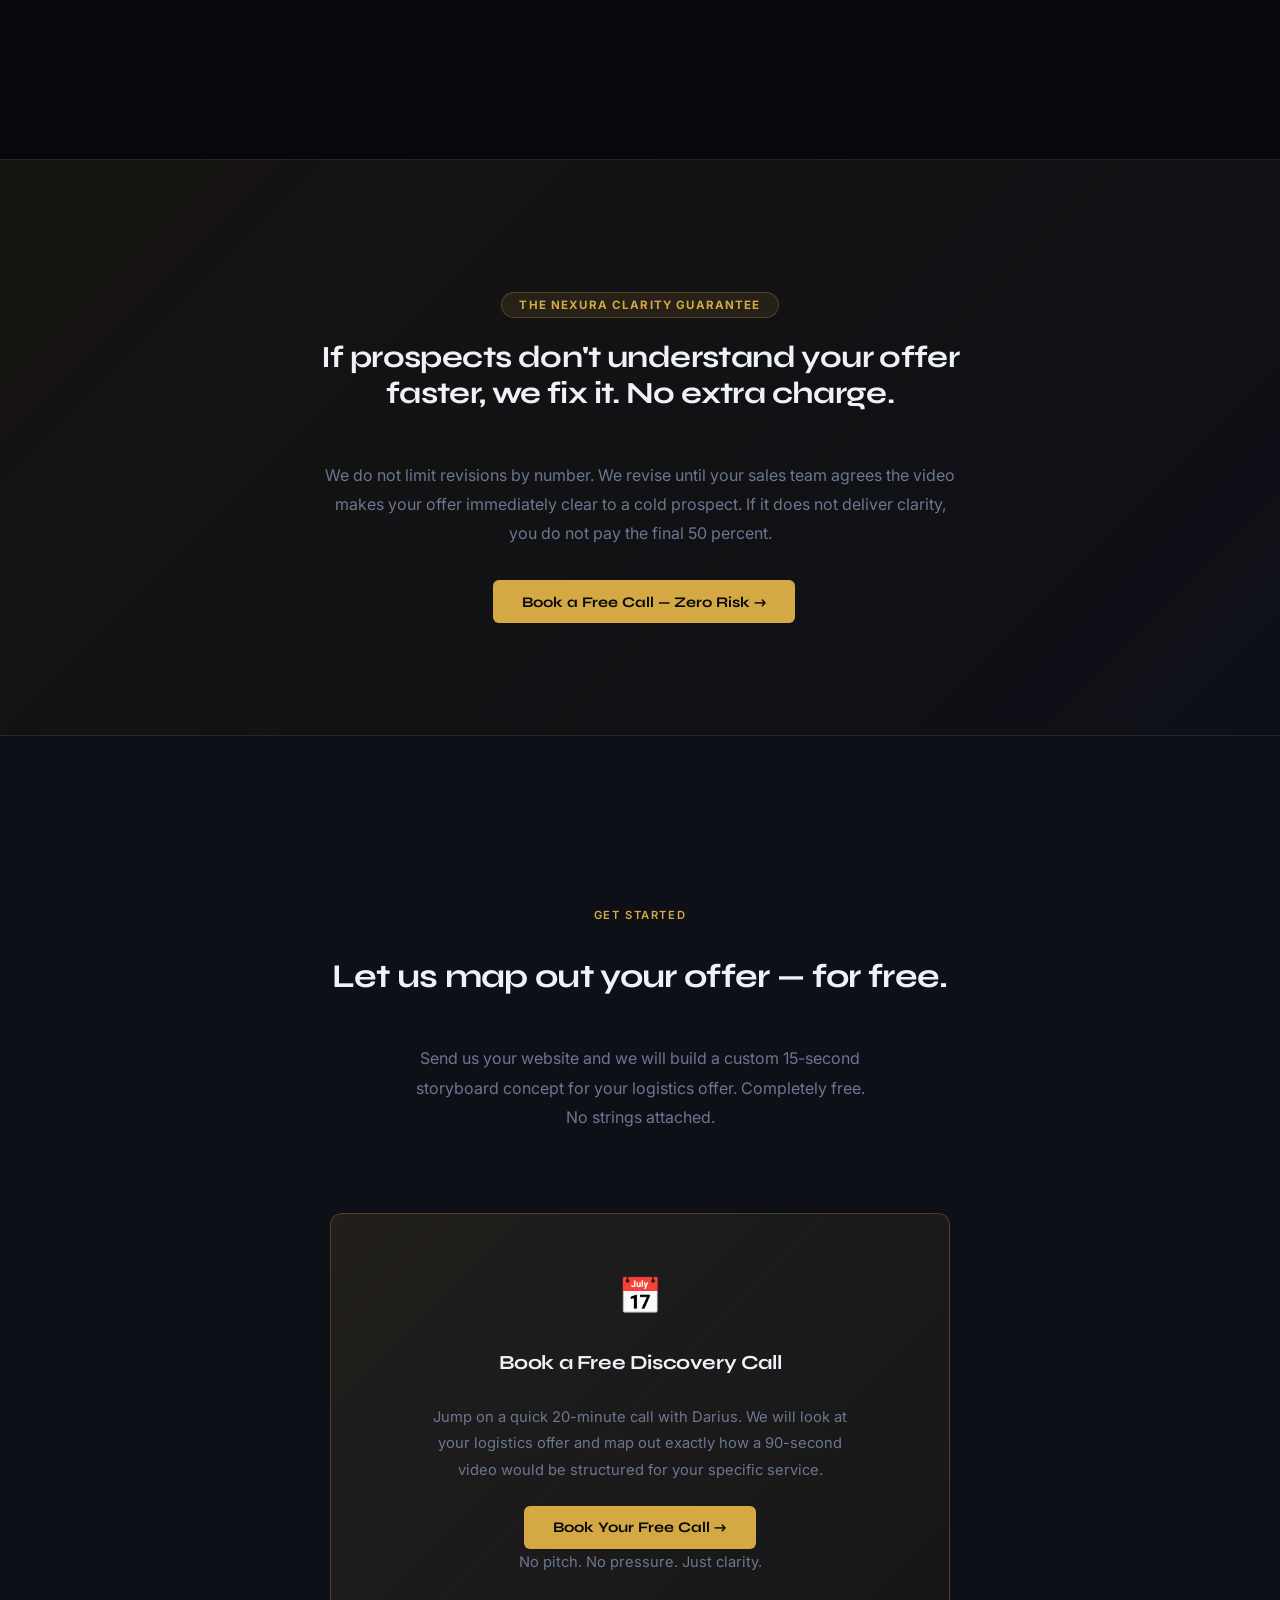
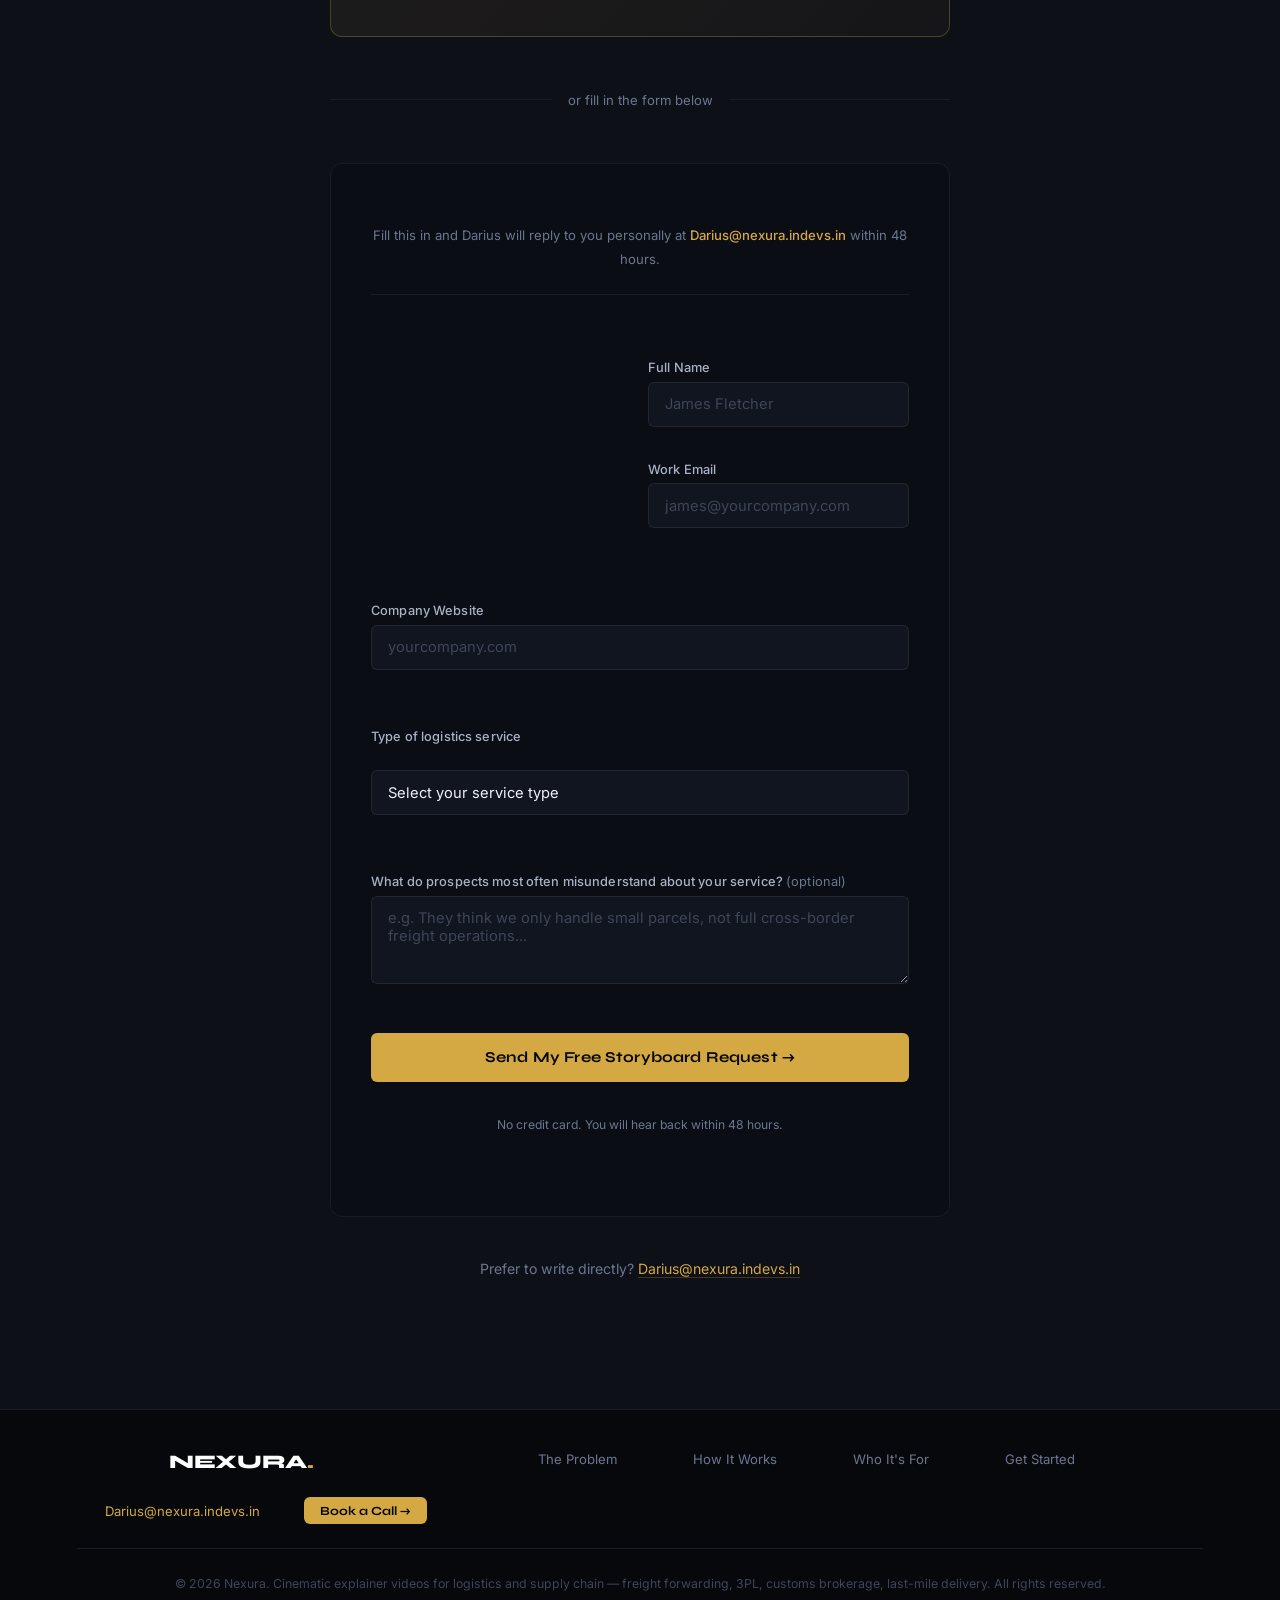
==== commit 11c1a3a5: "Update index.html" ====
--- a/index.html
+++ b/index.html
@@ -1,224 +1,3 @@
-<!DOCTYPE html>
-<html lang="en">
-<head>
-    <meta charset="UTF-8"/>
-    <meta name="viewport" content="width=device-width,initial-scale=1"/>
-    <title>Nexura | Logistics Explainer Videos That Close Deals Faster</title>
-    <meta name="description" content="Nexura turns complex logistics and supply chain services into 90-second cinematic explainer videos. Built for 3PL, freight forwarding, and customs brokers. 7-day delivery."/>
-    <meta name="keywords" content="Nexura, logistics explainer video, supply chain explainer video, 3PL explainer video, freight forwarding video, logistics marketing"/>
-    <meta name="robots" content="index, follow"/>
-    <meta name="author" content="Nexura"/>
-    <link rel="canonical" href="https://nexura.indevs.in/"/>
-
-    <link rel="icon" href="/favicon.ico" type="image/x-icon">
-
-    <meta property="og:type" content="website"/>
-    <meta property="og:url" content="https://nexura.indevs.in/"/>
-    <meta property="og:site_name" content="Nexura"/>
-    <meta property="og:title" content="Nexura | Logistics Explainer Videos That Close Deals Faster"/>
-    <meta property="og:description" content="We turn complex logistics services into 90-second cinematic assets. Prospects qualify themselves before the first call."/>
-    <meta property="og:image" content="https://nexura.indevs.in/preview.jpg"/> 
-
-    <meta name="twitter:card" content="summary_large_image"/>
-    <meta name="twitter:title" content="Nexura | Logistics Explainer Videos"/>
-    <meta name="twitter:description" content="90-second cinematic explainer videos for logistics and supply chain. 7-day delivery."/>
-    <meta name="twitter:image" content="https://nexura.indevs.in/preview.jpg"/>
-
-    <script type="application/ld+json">
-    {
-      "@context": "https://schema.org",
-      "@type": "ProfessionalService",
-      "name": "Nexura",
-      "url": "https://nexura.indevs.in",
-      "email": "Darius@nexura.indevs.in",
-      "description": "Nexura produces 90-second cinematic explainer videos for logistics and supply chain companies.",
-      "founder": { "@type": "Person", "name": "Darius" },
-      "areaServed": ["United Kingdom", "United States", "Netherlands", "Australia", "Canada", "Poland"],
-      "serviceType": ["Explainer Video Production", "Logistics Marketing"]
-    }
-    </script>
-
-    <script type="application/ld+json">
-    {
-      "@context": "https://schema.org",
-      "@type": "FAQPage",
-      "mainEntity": [
-        {
-          "@type": "Question",
-          "name": "What is Nexura?",
-          "acceptedAnswer": { "@type": "Answer", "text": "Nexura is a specialist video production company creating 90-second cinematic explainer videos exclusively for logistics." }
-        },
-        {
-          "@type": "Question",
-          "name": "How long does Nexura take to deliver?",
-          "acceptedAnswer": { "@type": "Answer", "text": "Nexura delivers the final video in 7 days including scripting, storyboarding, animation, and voiceover." }
-        }
-      ]
-    }
-    </script>
-
-    <link rel="preconnect" href="https://fonts.googleapis.com"/>
-    <link rel="preconnect" href="https://fonts.gstatic.com" crossorigin/>
-    <link href="https://fonts.googleapis.com/css2?family=Syne:wght@500;600;700;800&family=Inter:wght@300;400;500&display=swap" rel="stylesheet"/>
-
-    <style>
-    /* ... YOUR CSS REMAINS EXACTLY THE SAME ... */
-    *,*::before,*::after{box-sizing:border-box;margin:0;padding:0}
-    html{scroll-behavior:smooth}
-    body{font-family:'Inter',sans-serif;background:#07080c;color:#a8b2c4;-webkit-font-smoothing:antialiased;overflow-x:hidden}
-    :root{--gold:#d4a843;--gold-light:#e8c06a;--white:#eef1f7;--smoke:#6b7790;--panel:#0e1018;--edge:#181d28;--border:rgba(212,168,67,.15);--radius:6px}
-    h1,h2,h3,h4{font-family:'Syne',sans-serif;line-height:1.15;letter-spacing:-0.02em;color:#eef1f7}
-    p{line-height:1.8;color:#6b7790}
-    a{text-decoration:none;color:inherit}
-
-    /* NAV */
-    .navbar{position:fixed;top:0;left:0;right:0;z-index:9999;height:68px;display:flex;align-items:center;padding:0 5%;background:rgba(7,8,12,.97);border-bottom:1px solid rgba(212,168,67,.15);backdrop-filter:blur(20px)}
-    .nb-logo{font-family:'Syne',sans-serif;font-weight:800;font-size:1.45rem;color:#ffffff;letter-spacing:-0.03em;flex-shrink:0;margin-right:auto}
-    .nb-logo .dot{color:#d4a843}
-    .nb-links{display:flex;gap:2.5rem;align-items:center;margin-right:2.5rem}
-    .nb-links a{font-family:'Inter',sans-serif;font-size:.85rem;font-weight:400;color:#8090a8;transition:color .2s}
-    .nb-links a:hover{color:#ffffff}
-    .nb-btn{display:inline-flex;align-items:center;gap:.4rem;background:#d4a843;color:#07080c;font-family:'Syne',sans-serif;font-weight:700;font-size:.82rem;padding:.52rem 1.3rem;border-radius:6px;transition:background .2s,transform .15s;white-space:nowrap}
-    .nb-btn:hover{background:#e8c06a;transform:translateY(-1px)}
-
-    /* HERO */
-    .hero{min-height:100vh;display:flex;flex-direction:column;justify-content:center;align-items:center;text-align:center;padding:100px 6% 5rem;position:relative;overflow:hidden}
-    .hero-bg{position:absolute;inset:0;pointer-events:none;background:radial-gradient(ellipse 60% 50% at 50% -10%,rgba(212,168,67,.1) 0%,transparent 70%),linear-gradient(180deg,#07080c 0%,#0a0d14 100%)}
-    .hero-grid{position:absolute;inset:0;pointer-events:none;background-image:linear-gradient(rgba(212,168,67,.03) 1px,transparent 1px),linear-gradient(90deg,rgba(212,168,67,.03) 1px,transparent 1px);background-size:64px 64px;mask-image:radial-gradient(ellipse 75% 55% at 50% 0%,black 30%,transparent 100%)}
-    .hero-tag{display:inline-flex;align-items:center;gap:.5rem;background:rgba(212,168,67,.08);border:1px solid rgba(212,168,67,.2);color:#d4a843;font-family:'Inter',sans-serif;font-size:.72rem;font-weight:500;letter-spacing:.12em;text-transform:uppercase;padding:.32rem 1rem;border-radius:100px;margin-bottom:2rem;position:relative;z-index:1;animation:up .7s ease both}
-    .hero-tag .dot2{width:5px;height:5px;border-radius:50%;background:#d4a843;animation:blink 2s infinite;flex-shrink:0}
-    @keyframes blink{0%,100%{opacity:1}50%{opacity:.2}}
-    .hero h1{font-size:clamp(1.9rem,2.8vw,3rem);font-weight:700;color:#ffffff;max-width:680px;line-height:1.2;position:relative;z-index:1;animation:up .7s .1s ease both}
-    .hero h1 .accent{color:#d4a843}
-    .hero-sub{font-size:1rem;max-width:510px;margin:1.3rem auto 2.2rem;color:#6b7790;position:relative;z-index:1;animation:up .7s .2s ease both}
-    .hero-btns{display:flex;gap:.9rem;flex-wrap:wrap;justify-content:center;position:relative;z-index:1;animation:up .7s .3s ease both}
-    .btn-gold{background:#d4a843;color:#07080c;font-family:'Syne',sans-serif;font-weight:700;font-size:.92rem;padding:.8rem 1.8rem;border-radius:6px;transition:background .2s,transform .15s;border:none;cursor:pointer;display:inline-block}
-    .btn-gold:hover{background:#e8c06a;transform:translateY(-2px)}
-    .btn-outline{background:transparent;color:#eef1f7;font-family:'Syne',sans-serif;font-weight:600;font-size:.92rem;padding:.8rem 1.8rem;border-radius:6px;border:1px solid rgba(238,241,247,.15);transition:border-color .2s,color .2s;cursor:pointer;display:inline-block}
-    .btn-outline:hover{border-color:#d4a843;color:#d4a843}
-    .hero-stats{display:flex;gap:3.5rem;flex-wrap:wrap;justify-content:center;margin-top:4rem;padding-top:3rem;border-top:1px solid rgba(212,168,67,.1);position:relative;z-index:1;animation:up .7s .4s ease both}
-    .stat .num{font-family:'Syne',sans-serif;font-size:2rem;font-weight:800;color:#d4a843;line-height:1}
-    .stat .lbl{font-size:.78rem;color:#6b7790;margin-top:.3rem;letter-spacing:.03em}
-    @keyframes up{from{opacity:0;transform:translateY(22px)}to{opacity:1;transform:none}}
-
-    /* SECTIONS */
-    section{padding:7rem 6%}
-    .label{font-size:.7rem;font-weight:600;letter-spacing:.14em;text-transform:uppercase;color:#d4a843;display:block;margin-bottom:.9rem;font-family:'Inter',sans-serif}
-    .s-title{font-size:clamp(1.7rem,2.6vw,2.5rem);color:#eef1f7;max-width:580px}
-    .s-body{font-size:1rem;max-width:520px;margin-top:.9rem;line-height:1.85}
-
-    /* PROBLEM */
-    .problem{background:#0e1018}
-    .prob-wrap{display:grid;grid-template-columns:1fr 1fr;gap:5rem;align-items:center;max-width:1080px;margin:4rem auto 0}
-    .prob-card{background:#0a0d14;border:1px solid #181d28;border-radius:10px;padding:2rem;position:relative;overflow:hidden}
-    .prob-card::after{content:'';position:absolute;top:-40px;right:-40px;width:180px;height:180px;border-radius:50%;background:radial-gradient(circle,rgba(212,168,67,.06),transparent 70%)}
-    .mc{display:flex;align-items:flex-start;gap:.9rem;padding:.9rem 1rem;border-radius:8px;background:rgba(255,255,255,.02);border-left:3px solid;margin-bottom:.7rem}
-    .mc.bad{border-color:#b04040}
-    .mc.good{border-color:#4caf82}
-    .mc-ico{font-size:1rem;margin-top:.1rem;flex-shrink:0}
-    .mc strong{display:block;color:#eef1f7;font-size:.88rem;font-weight:500;margin-bottom:.2rem}
-    .mc span{font-size:.8rem;color:#6b7790}
-
-    /* SOLUTION */
-    .solution{background:#07080c}
-    .steps{display:grid;grid-template-columns:repeat(3,1fr);gap:1.5rem;max-width:1080px;margin:3.5rem auto 0}
-    .step{background:#0e1018;border:1px solid #181d28;border-radius:10px;padding:2rem;transition:border-color .3s,transform .3s}
-    .step:hover{border-color:rgba(212,168,67,.25);transform:translateY(-4px)}
-    .step-n{font-family:'Syne',sans-serif;font-size:2.5rem;font-weight:800;color:rgba(212,168,67,.1);margin-bottom:.8rem;line-height:1}
-    .step h3{font-size:.98rem;color:#eef1f7;margin-bottom:.5rem}
-    .step p{font-size:.88rem}
-    .step-pill{display:inline-block;margin-top:1rem;background:rgba(212,168,67,.08);color:#d4a843;font-size:.72rem;font-weight:600;padding:.22rem .7rem;border-radius:100px;letter-spacing:.05em}
-
-    /* WHO */
-    .who{background:#0e1018}
-    .who-grid{display:grid;grid-template-columns:repeat(4,1fr);gap:1rem;margin-top:3.5rem;max-width:1080px}
-    .wc{background:#0a0d14;border:1px solid #181d28;border-radius:10px;padding:1.4rem;text-align:center;transition:border-color .3s}
-    .wc:hover{border-color:rgba(212,168,67,.2)}
-    .wc-ico{font-size:1.6rem;margin-bottom:.6rem}
-    .wc h4{font-size:.9rem;color:#eef1f7;margin-bottom:.35rem}
-    .wc p{font-size:.8rem}
-
-    /* PROCESS */
-    .process{background:#07080c}
-    .proc-list{max-width:760px;margin:3.5rem auto 0}
-    .ps{display:flex;gap:1.8rem;padding:1.8rem 0;border-bottom:1px solid #181d28}
-    .ps:last-child{border-bottom:none}
-    .ps-n{font-family:'Syne',sans-serif;font-size:1rem;font-weight:800;color:#d4a843;flex-shrink:0;width:32px;padding-top:.1rem}
-    .ps h3{font-size:.98rem;color:#eef1f7;margin-bottom:.35rem}
-    .ps p{font-size:.88rem}
-    .ps-pill{display:inline-block;margin-top:.5rem;background:rgba(212,168,67,.08);color:#d4a843;font-size:.72rem;font-weight:600;padding:.2rem .65rem;border-radius:100px}
-
-    /* GUARANTEE */
-    .guarantee{background:linear-gradient(135deg,rgba(212,168,67,.07),#0e1018);border-top:1px solid rgba(212,168,67,.12);border-bottom:1px solid rgba(212,168,67,.12)}
-    .g-inner{max-width:640px;margin:0 auto;text-align:center}
-    .g-badge{display:inline-block;background:rgba(212,168,67,.1);border:1px solid rgba(212,168,67,.25);color:#d4a843;font-family:'Inter',sans-serif;font-size:.72rem;font-weight:700;padding:.32rem 1.1rem;border-radius:100px;letter-spacing:.1em;text-transform:uppercase;margin-bottom:1.4rem}
-    .g-inner h2{font-size:clamp(1.5rem,2.4vw,2.2rem);color:#eef1f7;margin-bottom:.9rem}
-
-    /* CONTACT */
-    .contact-sec{background:#0e1018}
-    .contact-inner{max-width:620px;margin:0 auto;text-align:center}
-    .contact-inner h2{font-size:clamp(1.6rem,2.6vw,2.4rem);color:#eef1f7;margin-bottom:.9rem}
-    .call-card{background:linear-gradient(135deg,rgba(212,168,67,.1),rgba(212,168,67,.04));border:1px solid rgba(212,168,67,.28);border-radius:12px;padding:2.5rem;margin-top:2.5rem;text-align:center}
-    .call-icon{font-size:2.2rem;margin-bottom:.9rem}
-    .call-card h3{font-size:1.25rem;color:#eef1f7;margin-bottom:.6rem}
-    .call-card p{font-size:.92rem;max-width:420px;margin:0 auto}
-    .call-note{font-size:.78rem;color:#6b7790;margin-top:.8rem}
-    .divider{display:flex;align-items:center;gap:1rem;margin:2.2rem 0;color:#6b7790;font-size:.82rem}
-    .divider::before,.divider::after{content:'';flex:1;height:1px;background:#181d28}
-    .form-wrap{background:#0a0d14;border:1px solid #181d28;border-radius:12px;padding:2.5rem;text-align:left}
-    .form-hint{font-size:.82rem;color:#6b7790;margin-bottom:1.6rem;padding-bottom:1.4rem;border-bottom:1px solid #181d28;text-align:center}
-    .form-hint a{color:#d4a843;font-weight:500}
-    .fg{margin-bottom:1.2rem}
-    .fg label{display:block;font-size:.8rem;font-weight:500;color:#a8b2c4;margin-bottom:.4rem;letter-spacing:.01em}
-    .fg input,.fg textarea,.fg select{width:100%;background:#111520;border:1px solid rgba(255,255,255,.07);color:#eef1f7;font-family:'Inter',sans-serif;font-size:.92rem;padding:.78rem 1rem;border-radius:6px;outline:none;transition:border-color .2s;-webkit-appearance:none}
-    .fg input:focus,.fg textarea:focus,.fg select:focus{border-color:rgba(212,168,67,.4)}
-    .fg input::placeholder,.fg textarea::placeholder{color:#3d4557}
-    .fg select{cursor:pointer}
-    .fg select option{background:#111520}
-    .fg textarea{resize:vertical;min-height:88px}
-    .form-row{display:grid;grid-template-columns:1fr 1fr;gap:1rem}
-    .f-btn{width:100%;background:#d4a843;color:#07080c;font-family:'Syne',sans-serif;font-weight:700;font-size:.95rem;padding:.95rem;border-radius:6px;border:none;cursor:pointer;margin-top:.4rem;transition:background .2s,transform .15s;letter-spacing:.01em}
-    .f-btn:hover{background:#e8c06a;transform:translateY(-1px)}
-    .f-note{font-size:.76rem;text-align:center;color:#6b7790;margin-top:.8rem}
-    .direct{text-align:center;margin-top:1.4rem;font-size:.88rem;color:#6b7790}
-    .direct a{color:#d4a843;border-bottom:1px solid rgba(212,168,67,.25);transition:border-color .2s}
-    .direct a:hover{border-color:#d4a843}
-
-    /* FOOTER */
-    footer{background:#07080c;border-top:1px solid #181d28;padding:2.5rem 6%;display:flex;align-items:center;flex-wrap:wrap;gap:1.5rem;justify-content:space-between}
-    .f-logo{font-family:'Syne',sans-serif;font-weight:800;font-size:1.2rem;color:#ffffff;letter-spacing:-0.02em}
-    .f-logo .dot{color:#d4a843}
-    .f-links{display:flex;gap:2rem;flex-wrap:wrap}
-    .f-links a{font-size:.82rem;color:#6b7790;transition:color .2s}
-    .f-links a:hover{color:#d4a843}
-    .f-contact{display:flex;gap:1rem;align-items:center}
-    .f-email{font-size:.82rem;color:#d4a843}
-    .f-email:hover{opacity:.75}
-    .f-cbtn{background:#d4a843;color:#07080c;font-family:'Syne',sans-serif;font-weight:700;font-size:.78rem;padding:.4rem 1rem;border-radius:6px;transition:background .2s}
-    .f-cbtn:hover{background:#e8c06a}
-    .f-copy{width:100%;text-align:center;font-size:.77rem;color:#3d4557;padding-top:1.5rem;border-top:1px solid #181d28}
-
-    /* REVEAL */
-    .r{opacity:0;transform:translateY(20px);transition:opacity .6s ease,transform .6s ease}
-    .r.in{opacity:1;transform:none}
-
-    @media(max-width:960px){.prob-wrap,.steps{grid-template-columns:1fr}.who-grid{grid-template-columns:repeat(2,1fr)}.nb-links{display:none}.form-row{grid-template-columns:1fr}}
-    @media(max-width:560px){.hero-stats{gap:2rem}section{padding:5rem 5%}.who-grid{grid-template-columns:1fr 1fr}}
-    </style>
-</head>
-<body>
-    <nav class="navbar">
-      <div class="nb-logo">NEXURA<span class="dot">.</span></div>
-      </nav>
-
-    <script>
-    const els=document.querySelectorAll('.r');
-    const io=new IntersectionObserver(entries=>{entries.forEach(e=>{if(e.isIntersecting)e.target.classList.add('in')})},{threshold:0.1});
-    els.forEach(el=>io.observe(el));
-    </script>
-</body>
-</html>
-
 <!DOCTYPE html>
 <html lang="en">
 <head>
@@ -232,12 +11,14 @@
 <meta property="og:image" content="https://nexura.indevs.in/Favicon.ico">
 
 <meta property="twitter:card" content="summary_large_image">
-<meta property="twitter:image" content="https://nexura.indevs.in/your-logo-image.jpg">
+<meta property="twitter:image" content="https://nexura.indevs.in/favicon.ico">
+    
 <title>Nexura® | Cinematic Logistics Explainer Videos</title>
 <meta property="og:image" content="https://nexura.indevs.in/favicon.ico">
 <link rel="icon" href="/favicon.ico" type="image/x-icon">  
 <meta charset="UTF-8"/>
 <meta name="viewport" content="width=device-width,initial-scale=1"/>
+    
 <title>Nexura | Logistics Explainer Videos That Close Deals Faster</title>
 <meta name="description" content="Nexura turns complex logistics and supply chain services into 90-second cinematic explainer videos. Built for 3PL, freight forwarding, customs brokers and supply chain companies. 7-day delivery. Book a free call today."/>
 <meta name="keywords" content="Nexura, logistics explainer video, supply chain explainer video, 3PL explainer video, freight forwarding video, logistics marketing video, explainer video for logistics company, supply chain marketing, logistics video production, freight broker marketing video, 3PL marketing, customs broker video, last mile delivery video, warehouse explainer video, logistics content marketing, B2B logistics video, logistics sales enablement, explainer video agency logistics"/>
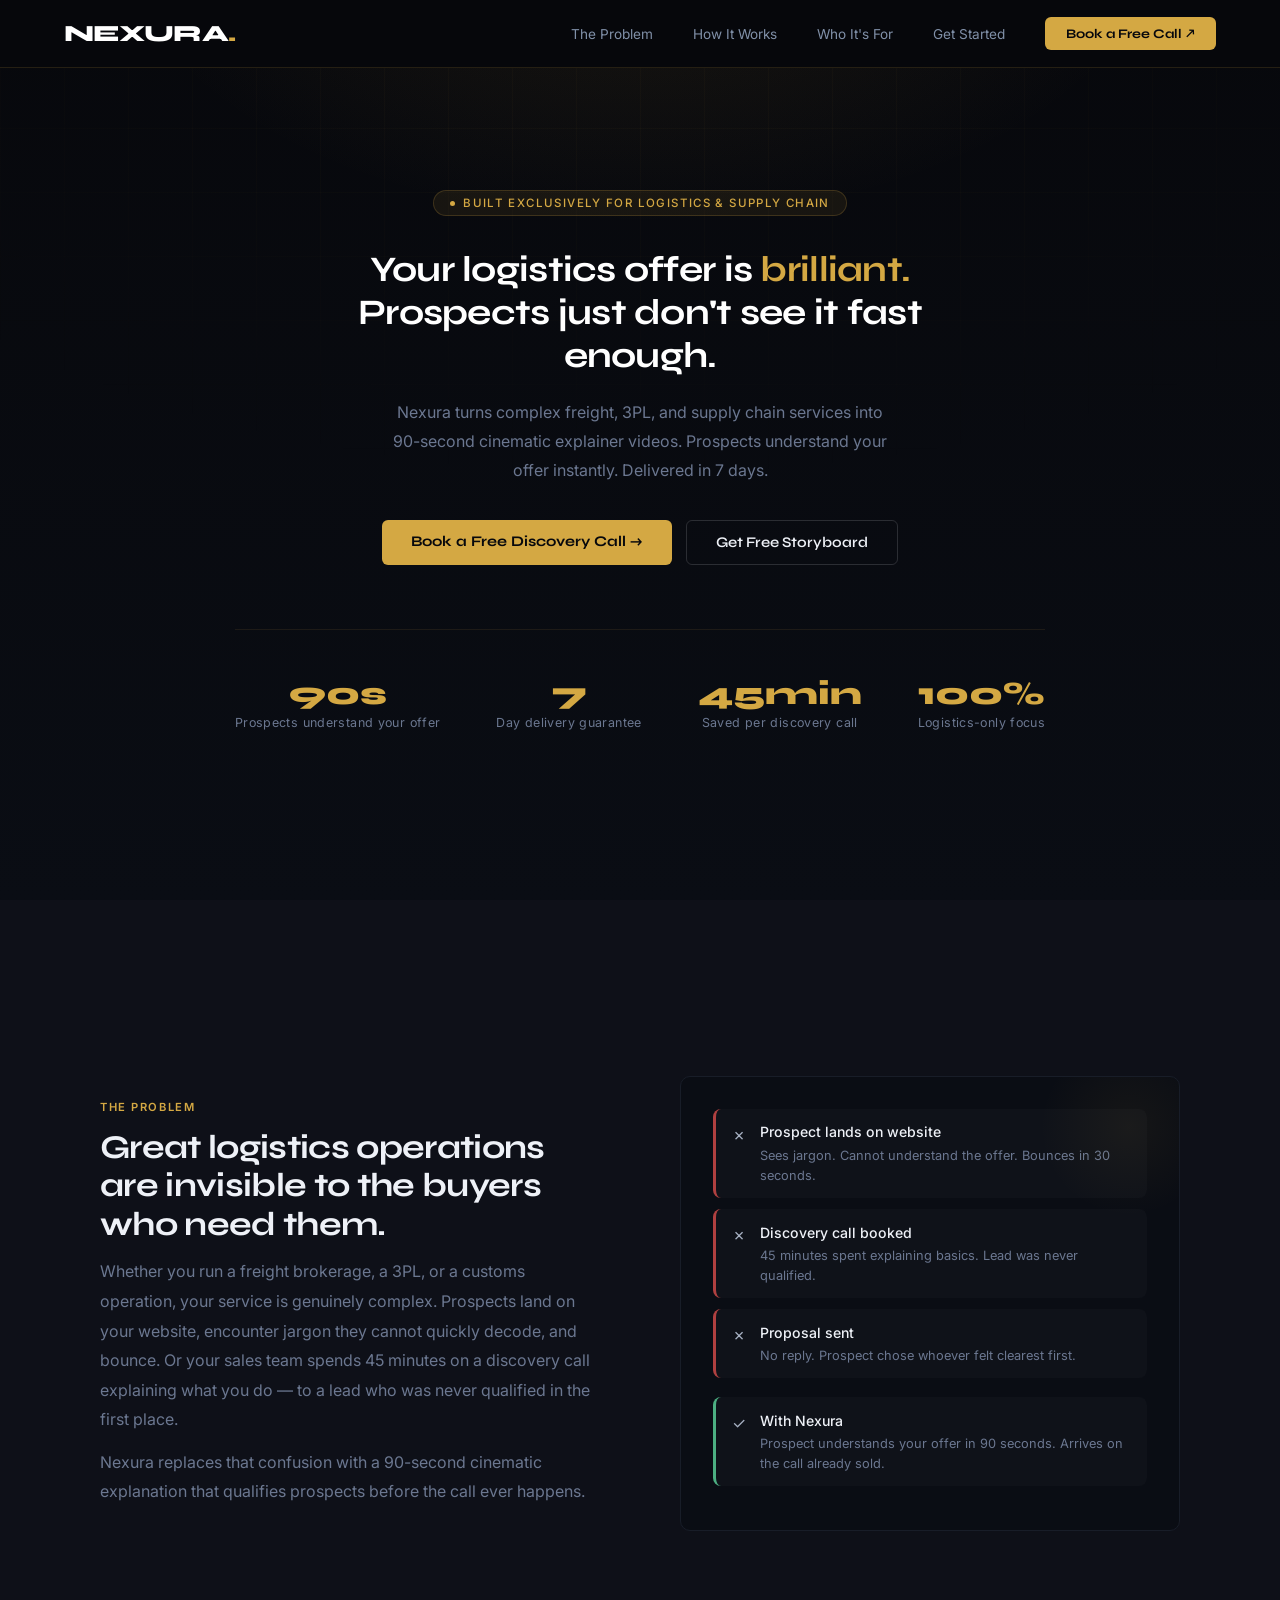
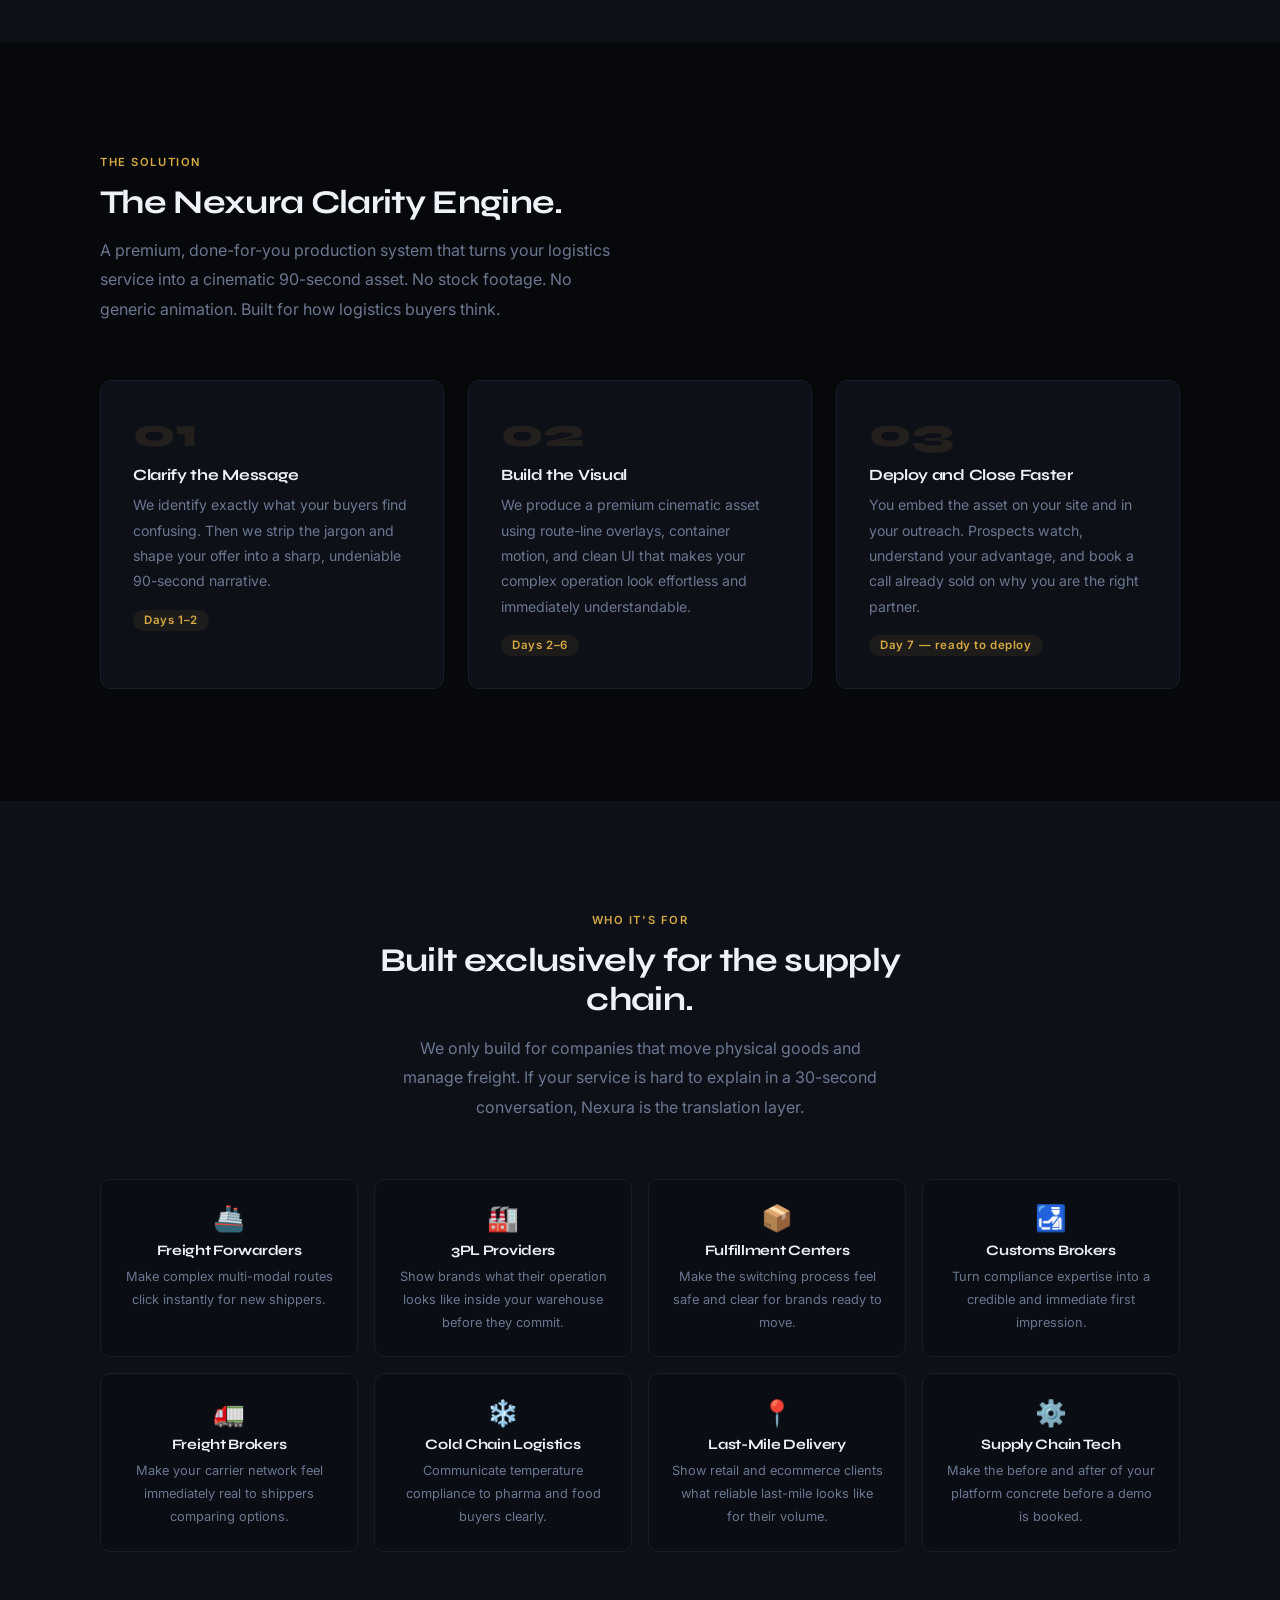
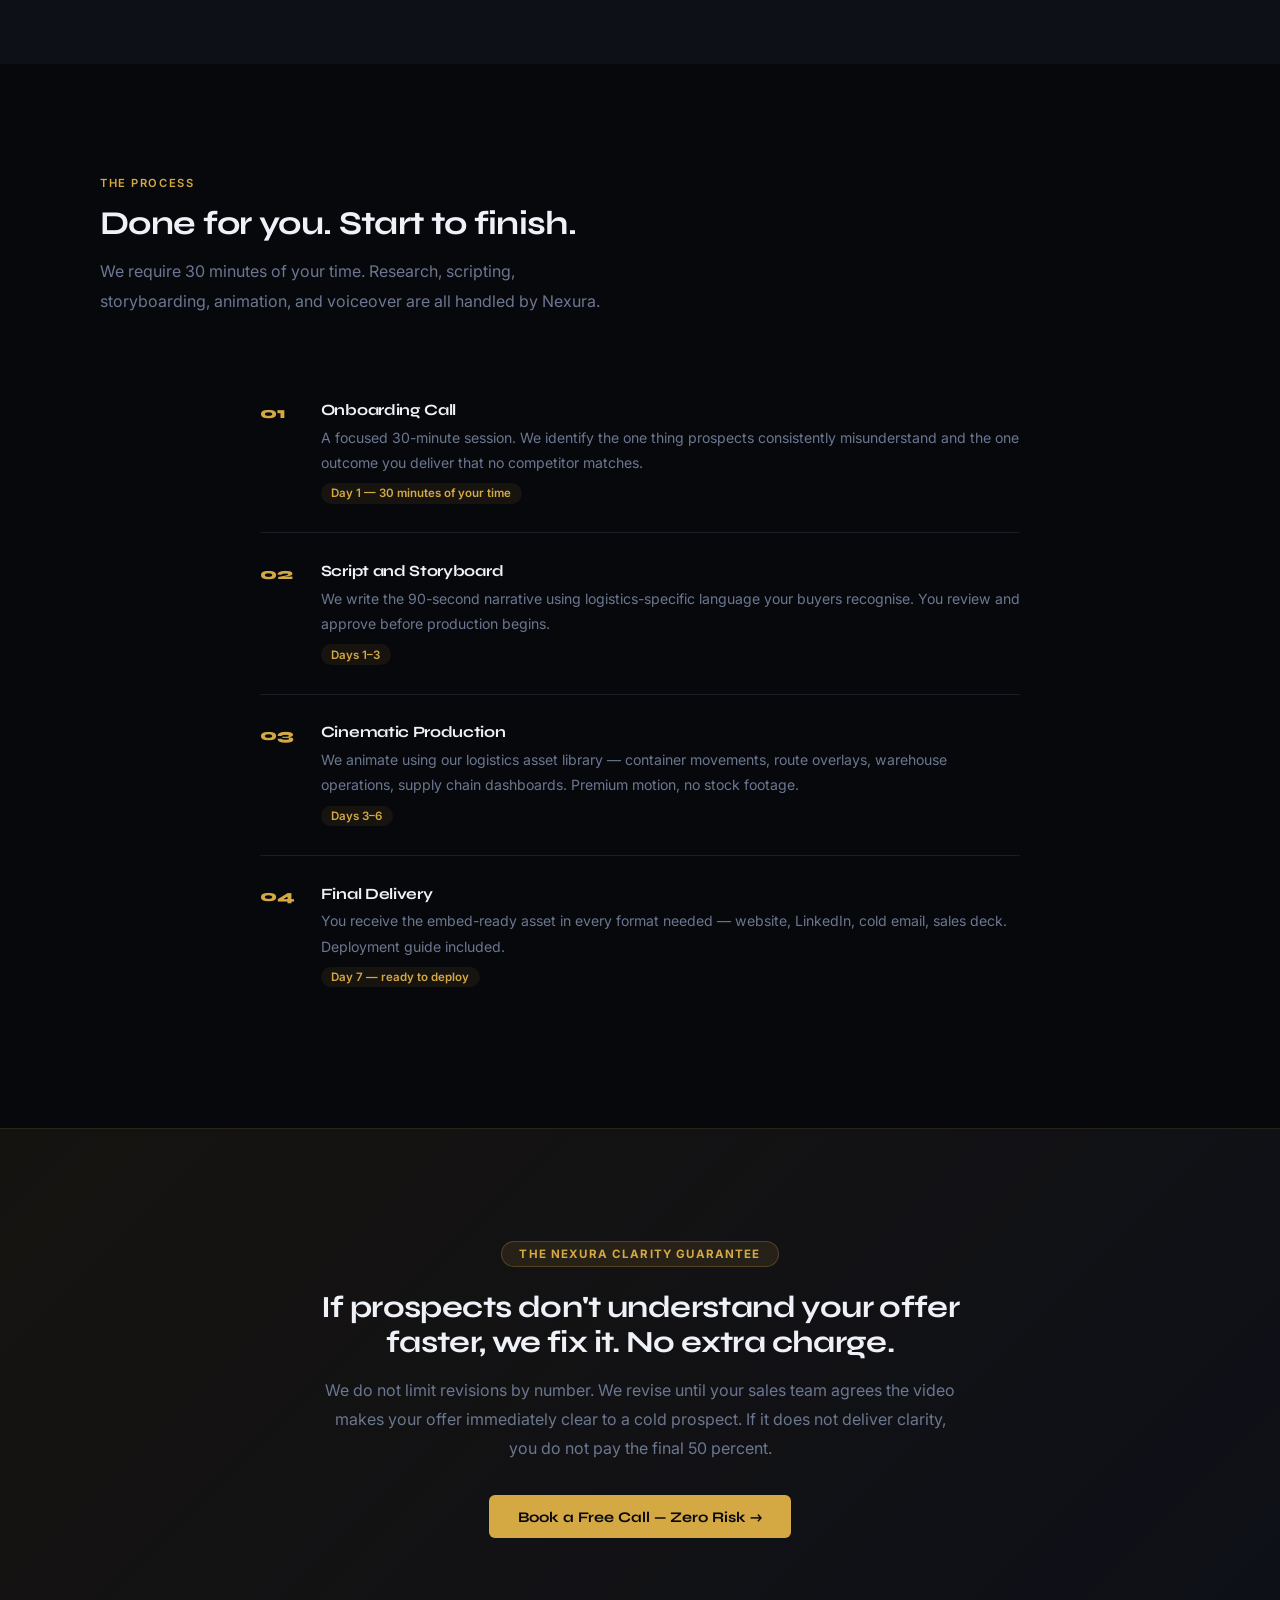
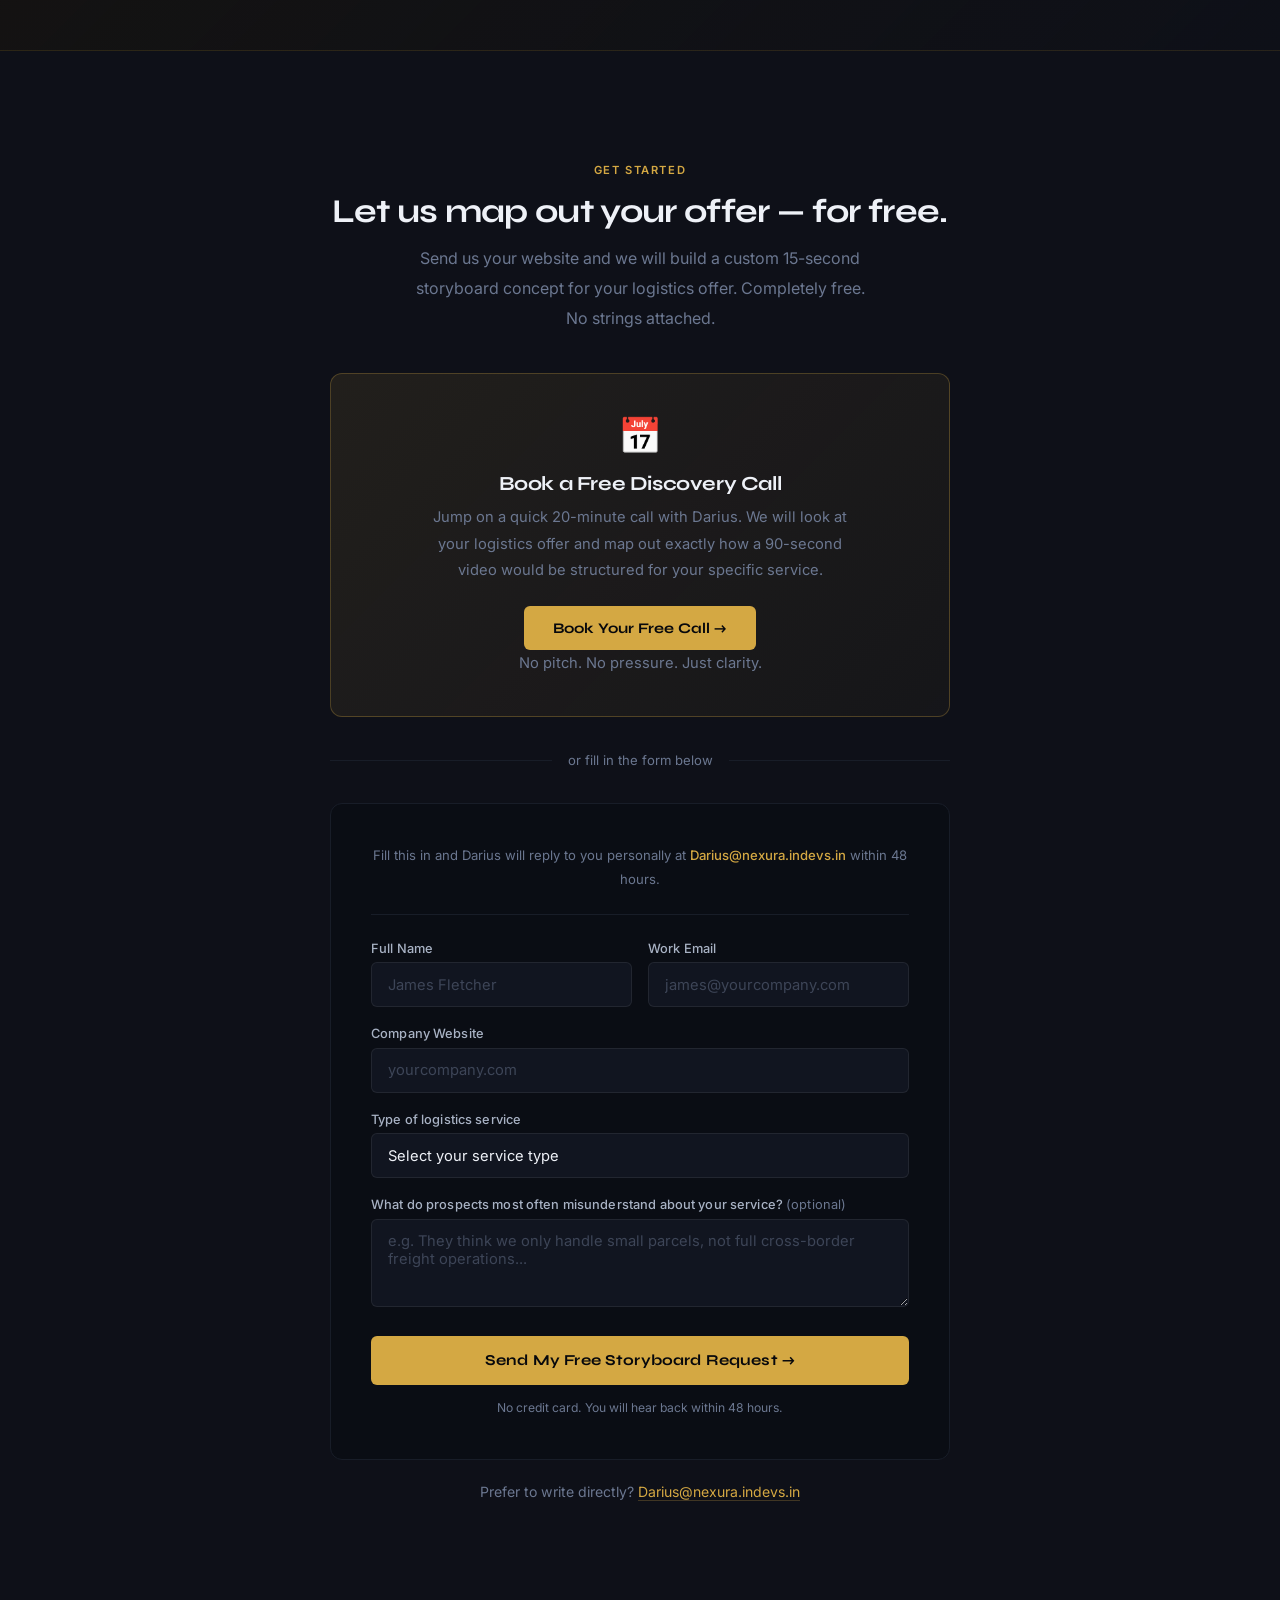
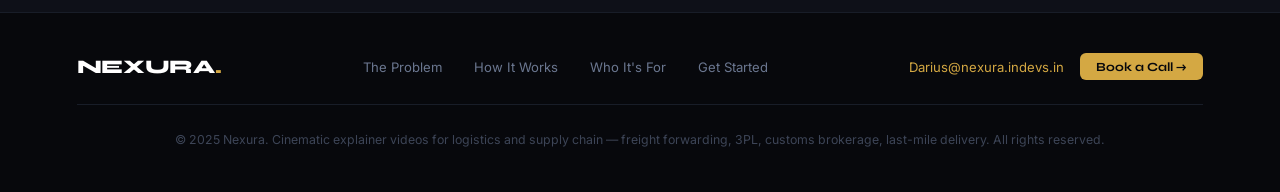
==== commit 20ae4589: "Add files via upload" ====
--- a/index.html
+++ b/index.html
@@ -1,24 +1,8 @@
 <!DOCTYPE html>
 <html lang="en">
 <head>
-<title>Nexura | Cinematic Logistics Explainer Videos</title>
-<meta name="description" content="Nexura turns complex logistics and supply chain services into 90-second cinematic videos.">
-
-<meta property="og:type" content="website">
-<meta property="og:url" content="https://nexura.indevs.in/">
-<meta property="og:title" content="Nexura | Cinematic Logistics Explainer Videos">
-<meta property="og:description" content="Custom video solutions for 3PL, freight forwarders, and customs brokers.">
-<meta property="og:image" content="https://nexura.indevs.in/Favicon.ico">
-
-<meta property="twitter:card" content="summary_large_image">
-<meta property="twitter:image" content="https://nexura.indevs.in/favicon.ico">
-    
-<title>Nexura® | Cinematic Logistics Explainer Videos</title>
-<meta property="og:image" content="https://nexura.indevs.in/favicon.ico">
-<link rel="icon" href="/favicon.ico" type="image/x-icon">  
 <meta charset="UTF-8"/>
 <meta name="viewport" content="width=device-width,initial-scale=1"/>
-    
 <title>Nexura | Logistics Explainer Videos That Close Deals Faster</title>
 <meta name="description" content="Nexura turns complex logistics and supply chain services into 90-second cinematic explainer videos. Built for 3PL, freight forwarding, customs brokers and supply chain companies. 7-day delivery. Book a free call today."/>
 <meta name="keywords" content="Nexura, logistics explainer video, supply chain explainer video, 3PL explainer video, freight forwarding video, logistics marketing video, explainer video for logistics company, supply chain marketing, logistics video production, freight broker marketing video, 3PL marketing, customs broker video, last mile delivery video, warehouse explainer video, logistics content marketing, B2B logistics video, logistics sales enablement, explainer video agency logistics"/>
@@ -190,188 +174,187 @@
 
 <!-- NAV -->
 <nav class="navbar">
-  <div class="nb-logo">NEXURA<span class="dot">.</span></div>
-  <div class="nb-links">
-    <a href="#problem">The Problem</a>
-    <a href="#solution">How It Works</a>
-    <a href="#who">Who It's For</a>
-    <a href="#contact">Get Started</a>
-  </div>
-  <a href="https://calendar.app.google/9xqrU5NVcdX63aEo9" target="_blank" rel="noopener" class="nb-btn">Book a Free Call ↗</a>
+  <div class="nb-logo">NEXURA<span class="dot">.</span></div>
+  <div class="nb-links">
+    <a href="#problem">The Problem</a>
+    <a href="#solution">How It Works</a>
+    <a href="#who">Who It's For</a>
+    <a href="#contact">Get Started</a>
+  </div>
+  <a href="https://calendar.app.google/9xqrU5NVcdX63aEo9" target="_blank" rel="noopener" class="nb-btn">Book a Free Call ↗</a>
 </nav>
 
 <!-- HERO -->
 <header class="hero" id="home">
-  <div class="hero-bg" aria-hidden="true"></div>
-  <div class="hero-grid" aria-hidden="true"></div>
-  <div class="hero-tag"><span class="dot2"></span>Built exclusively for logistics &amp; supply chain</div>
-  <h1>Your logistics offer is <span class="accent">brilliant.</span><br>Prospects just don't see it fast enough.</h1>
-  <p class="hero-sub">Nexura turns complex freight, 3PL, and supply chain services into 90-second cinematic explainer videos. Prospects understand your offer instantly. Delivered in 7 days.</p>
-  <div class="hero-btns">
-    <a href="https://calendar.app.google/9xqrU5NVcdX63aEo9" target="_blank" rel="noopener" class="btn-gold">Book a Free Discovery Call &rarr;</a>
-    <a href="#contact" class="btn-outline">Get Free Storyboard</a>
-  </div>
-  <div class="hero-stats">
-    <div class="stat"><div class="num">90s</div><div class="lbl">Prospects understand your offer</div></div>
-    <div class="stat"><div class="num">7</div><div class="lbl">Day delivery guarantee</div></div>
-    <div class="stat"><div class="num">45min</div><div class="lbl">Saved per discovery call</div></div>
-    <div class="stat"><div class="num">100%</div><div class="lbl">Logistics-only focus</div></div>
-  </div>
+  <div class="hero-bg" aria-hidden="true"></div>
+  <div class="hero-grid" aria-hidden="true"></div>
+  <div class="hero-tag"><span class="dot2"></span>Built exclusively for logistics &amp; supply chain</div>
+  <h1>Your logistics offer is <span class="accent">brilliant.</span><br>Prospects just don't see it fast enough.</h1>
+  <p class="hero-sub">Nexura turns complex freight, 3PL, and supply chain services into 90-second cinematic explainer videos. Prospects understand your offer instantly. Delivered in 7 days.</p>
+  <div class="hero-btns">
+    <a href="https://calendar.app.google/9xqrU5NVcdX63aEo9" target="_blank" rel="noopener" class="btn-gold">Book a Free Discovery Call &rarr;</a>
+    <a href="#contact" class="btn-outline">Get Free Storyboard</a>
+  </div>
+  <div class="hero-stats">
+    <div class="stat"><div class="num">90s</div><div class="lbl">Prospects understand your offer</div></div>
+    <div class="stat"><div class="num">7</div><div class="lbl">Day delivery guarantee</div></div>
+    <div class="stat"><div class="num">45min</div><div class="lbl">Saved per discovery call</div></div>
+    <div class="stat"><div class="num">100%</div><div class="lbl">Logistics-only focus</div></div>
+  </div>
 </header>
 
 <!-- PROBLEM -->
 <section class="problem" id="problem">
-  <div class="prob-wrap">
-    <div class="r">
-      <span class="label">The Problem</span>
-      <h2 class="s-title">Great logistics operations are invisible to the buyers who need them.</h2>
-      <p class="s-body">Whether you run a freight brokerage, a 3PL, or a customs operation, your service is genuinely complex. Prospects land on your website, encounter jargon they cannot quickly decode, and bounce. Or your sales team spends 45 minutes on a discovery call explaining what you do — to a lead who was never qualified in the first place.</p>
-      <p class="s-body" style="margin-top:.8rem">Nexura replaces that confusion with a 90-second cinematic explanation that qualifies prospects before the call ever happens.</p>
-    </div>
-    <div class="prob-card r">
-      <div class="mc bad"><div class="mc-ico">&#x2717;</div><div><strong>Prospect lands on website</strong><span>Sees jargon. Cannot understand the offer. Bounces in 30 seconds.</span></div></div>
-      <div class="mc bad"><div class="mc-ico">&#x2717;</div><div><strong>Discovery call booked</strong><span>45 minutes spent explaining basics. Lead was never qualified.</span></div></div>
-      <div class="mc bad"><div class="mc-ico">&#x2717;</div><div><strong>Proposal sent</strong><span>No reply. Prospect chose whoever felt clearest first.</span></div></div>
-      <div class="mc good" style="margin-top:1.2rem"><div class="mc-ico">&#x2713;</div><div><strong>With Nexura</strong><span>Prospect understands your offer in 90 seconds. Arrives on the call already sold.</span></div></div>
-    </div>
-  </div>
+  <div class="prob-wrap">
+    <div class="r">
+      <span class="label">The Problem</span>
+      <h2 class="s-title">Great logistics operations are invisible to the buyers who need them.</h2>
+      <p class="s-body">Whether you run a freight brokerage, a 3PL, or a customs operation, your service is genuinely complex. Prospects land on your website, encounter jargon they cannot quickly decode, and bounce. Or your sales team spends 45 minutes on a discovery call explaining what you do — to a lead who was never qualified in the first place.</p>
+      <p class="s-body" style="margin-top:.8rem">Nexura replaces that confusion with a 90-second cinematic explanation that qualifies prospects before the call ever happens.</p>
+    </div>
+    <div class="prob-card r">
+      <div class="mc bad"><div class="mc-ico">&#x2717;</div><div><strong>Prospect lands on website</strong><span>Sees jargon. Cannot understand the offer. Bounces in 30 seconds.</span></div></div>
+      <div class="mc bad"><div class="mc-ico">&#x2717;</div><div><strong>Discovery call booked</strong><span>45 minutes spent explaining basics. Lead was never qualified.</span></div></div>
+      <div class="mc bad"><div class="mc-ico">&#x2717;</div><div><strong>Proposal sent</strong><span>No reply. Prospect chose whoever felt clearest first.</span></div></div>
+      <div class="mc good" style="margin-top:1.2rem"><div class="mc-ico">&#x2713;</div><div><strong>With Nexura</strong><span>Prospect understands your offer in 90 seconds. Arrives on the call already sold.</span></div></div>
+    </div>
+  </div>
 </section>
 
 <!-- SOLUTION -->
 <section class="solution" id="solution">
-  <div style="max-width:1080px;margin:0 auto">
-    <div class="r">
-      <span class="label">The Solution</span>
-      <h2 class="s-title">The Nexura Clarity Engine.</h2>
-      <p class="s-body">A premium, done-for-you production system that turns your logistics service into a cinematic 90-second asset. No stock footage. No generic animation. Built for how logistics buyers think.</p>
-    </div>
-    <div class="steps">
-      <div class="step r"><div class="step-n">01</div><h3>Clarify the Message</h3><p>We identify exactly what your buyers find confusing. Then we strip the jargon and shape your offer into a sharp, undeniable 90-second narrative.</p><span class="step-pill">Days 1&ndash;2</span></div>
-      <div class="step r"><div class="step-n">02</div><h3>Build the Visual</h3><p>We produce a premium cinematic asset using route-line overlays, container motion, and clean UI that makes your complex operation look effortless and immediately understandable.</p><span class="step-pill">Days 2&ndash;6</span></div>
-      <div class="step r"><div class="step-n">03</div><h3>Deploy and Close Faster</h3><p>You embed the asset on your site and in your outreach. Prospects watch, understand your advantage, and book a call already sold on why you are the right partner.</p><span class="step-pill">Day 7 &mdash; ready to deploy</span></div>
-    </div>
-  </div>
+  <div style="max-width:1080px;margin:0 auto">
+    <div class="r">
+      <span class="label">The Solution</span>
+      <h2 class="s-title">The Nexura Clarity Engine.</h2>
+      <p class="s-body">A premium, done-for-you production system that turns your logistics service into a cinematic 90-second asset. No stock footage. No generic animation. Built for how logistics buyers think.</p>
+    </div>
+    <div class="steps">
+      <div class="step r"><div class="step-n">01</div><h3>Clarify the Message</h3><p>We identify exactly what your buyers find confusing. Then we strip the jargon and shape your offer into a sharp, undeniable 90-second narrative.</p><span class="step-pill">Days 1&ndash;2</span></div>
+      <div class="step r"><div class="step-n">02</div><h3>Build the Visual</h3><p>We produce a premium cinematic asset using route-line overlays, container motion, and clean UI that makes your complex operation look effortless and immediately understandable.</p><span class="step-pill">Days 2&ndash;6</span></div>
+      <div class="step r"><div class="step-n">03</div><h3>Deploy and Close Faster</h3><p>You embed the asset on your site and in your outreach. Prospects watch, understand your advantage, and book a call already sold on why you are the right partner.</p><span class="step-pill">Day 7 &mdash; ready to deploy</span></div>
+    </div>
+  </div>
 </section>
 
 <!-- WHO -->
 <section class="who" id="who">
-  <div style="max-width:1080px;margin:0 auto">
-    <div class="r" style="text-align:center">
-      <span class="label" style="display:block;text-align:center">Who It's For</span>
-      <h2 class="s-title" style="max-width:540px;margin:0 auto;text-align:center">Built exclusively for the supply chain.</h2>
-      <p class="s-body" style="max-width:480px;margin:1rem auto 0;text-align:center">We only build for companies that move physical goods and manage freight. If your service is hard to explain in a 30-second conversation, Nexura is the translation layer.</p>
-    </div>
-    <div class="who-grid">
-      <div class="wc r"><div class="wc-ico">&#x1F6A2;</div><h4>Freight Forwarders</h4><p>Make complex multi-modal routes click instantly for new shippers.</p></div>
-      <div class="wc r"><div class="wc-ico">&#x1F3ED;</div><h4>3PL Providers</h4><p>Show brands what their operation looks like inside your warehouse before they commit.</p></div>
-      <div class="wc r"><div class="wc-ico">&#x1F4E6;</div><h4>Fulfillment Centers</h4><p>Make the switching process feel safe and clear for brands ready to move.</p></div>
-      <div class="wc r"><div class="wc-ico">&#x1F6C3;</div><h4>Customs Brokers</h4><p>Turn compliance expertise into a credible and immediate first impression.</p></div>
-      <div class="wc r"><div class="wc-ico">&#x1F69B;</div><h4>Freight Brokers</h4><p>Make your carrier network feel immediately real to shippers comparing options.</p></div>
-      <div class="wc r"><div class="wc-ico">&#x2744;&#xFE0F;</div><h4>Cold Chain Logistics</h4><p>Communicate temperature compliance to pharma and food buyers clearly.</p></div>
-      <div class="wc r"><div class="wc-ico">&#x1F4CD;</div><h4>Last-Mile Delivery</h4><p>Show retail and ecommerce clients what reliable last-mile looks like for their volume.</p></div>
-      <div class="wc r"><div class="wc-ico">&#x2699;&#xFE0F;</div><h4>Supply Chain Tech</h4><p>Make the before and after of your platform concrete before a demo is booked.</p></div>
-    </div>
-  </div>
+  <div style="max-width:1080px;margin:0 auto">
+    <div class="r" style="text-align:center">
+      <span class="label" style="display:block;text-align:center">Who It's For</span>
+      <h2 class="s-title" style="max-width:540px;margin:0 auto;text-align:center">Built exclusively for the supply chain.</h2>
+      <p class="s-body" style="max-width:480px;margin:1rem auto 0;text-align:center">We only build for companies that move physical goods and manage freight. If your service is hard to explain in a 30-second conversation, Nexura is the translation layer.</p>
+    </div>
+    <div class="who-grid">
+      <div class="wc r"><div class="wc-ico">&#x1F6A2;</div><h4>Freight Forwarders</h4><p>Make complex multi-modal routes click instantly for new shippers.</p></div>
+      <div class="wc r"><div class="wc-ico">&#x1F3ED;</div><h4>3PL Providers</h4><p>Show brands what their operation looks like inside your warehouse before they commit.</p></div>
+      <div class="wc r"><div class="wc-ico">&#x1F4E6;</div><h4>Fulfillment Centers</h4><p>Make the switching process feel safe and clear for brands ready to move.</p></div>
+      <div class="wc r"><div class="wc-ico">&#x1F6C3;</div><h4>Customs Brokers</h4><p>Turn compliance expertise into a credible and immediate first impression.</p></div>
+      <div class="wc r"><div class="wc-ico">&#x1F69B;</div><h4>Freight Brokers</h4><p>Make your carrier network feel immediately real to shippers comparing options.</p></div>
+      <div class="wc r"><div class="wc-ico">&#x2744;&#xFE0F;</div><h4>Cold Chain Logistics</h4><p>Communicate temperature compliance to pharma and food buyers clearly.</p></div>
+      <div class="wc r"><div class="wc-ico">&#x1F4CD;</div><h4>Last-Mile Delivery</h4><p>Show retail and ecommerce clients what reliable last-mile looks like for their volume.</p></div>
+      <div class="wc r"><div class="wc-ico">&#x2699;&#xFE0F;</div><h4>Supply Chain Tech</h4><p>Make the before and after of your platform concrete before a demo is booked.</p></div>
+    </div>
+  </div>
 </section>
 
 <!-- PROCESS -->
 <section class="process" id="process">
-  <div style="max-width:1080px;margin:0 auto">
-    <div class="r">
-      <span class="label">The Process</span>
-      <h2 class="s-title">Done for you. Start to finish.</h2>
-      <p class="s-body">We require 30 minutes of your time. Research, scripting, storyboarding, animation, and voiceover are all handled by Nexura.</p>
-    </div>
-    <div class="proc-list">
-      <div class="ps r"><div class="ps-n">01</div><div><h3>Onboarding Call</h3><p>A focused 30-minute session. We identify the one thing prospects consistently misunderstand and the one outcome you deliver that no competitor matches.</p><span class="ps-pill">Day 1 &mdash; 30 minutes of your time</span></div></div>
-      <div class="ps r"><div class="ps-n">02</div><div><h3>Script and Storyboard</h3><p>We write the 90-second narrative using logistics-specific language your buyers recognise. You review and approve before production begins.</p><span class="ps-pill">Days 1&ndash;3</span></div></div>
-      <div class="ps r"><div class="ps-n">03</div><div><h3>Cinematic Production</h3><p>We animate using our logistics asset library &mdash; container movements, route overlays, warehouse operations, supply chain dashboards. Premium motion, no stock footage.</p><span class="ps-pill">Days 3&ndash;6</span></div></div>
-      <div class="ps r"><div class="ps-n">04</div><div><h3>Final Delivery</h3><p>You receive the embed-ready asset in every format needed &mdash; website, LinkedIn, cold email, sales deck. Deployment guide included.</p><span class="ps-pill">Day 7 &mdash; ready to deploy</span></div></div>
-    </div>
-  </div>
+  <div style="max-width:1080px;margin:0 auto">
+    <div class="r">
+      <span class="label">The Process</span>
+      <h2 class="s-title">Done for you. Start to finish.</h2>
+      <p class="s-body">We require 30 minutes of your time. Research, scripting, storyboarding, animation, and voiceover are all handled by Nexura.</p>
+    </div>
+    <div class="proc-list">
+      <div class="ps r"><div class="ps-n">01</div><div><h3>Onboarding Call</h3><p>A focused 30-minute session. We identify the one thing prospects consistently misunderstand and the one outcome you deliver that no competitor matches.</p><span class="ps-pill">Day 1 &mdash; 30 minutes of your time</span></div></div>
+      <div class="ps r"><div class="ps-n">02</div><div><h3>Script and Storyboard</h3><p>We write the 90-second narrative using logistics-specific language your buyers recognise. You review and approve before production begins.</p><span class="ps-pill">Days 1&ndash;3</span></div></div>
+      <div class="ps r"><div class="ps-n">03</div><div><h3>Cinematic Production</h3><p>We animate using our logistics asset library &mdash; container movements, route overlays, warehouse operations, supply chain dashboards. Premium motion, no stock footage.</p><span class="ps-pill">Days 3&ndash;6</span></div></div>
+      <div class="ps r"><div class="ps-n">04</div><div><h3>Final Delivery</h3><p>You receive the embed-ready asset in every format needed &mdash; website, LinkedIn, cold email, sales deck. Deployment guide included.</p><span class="ps-pill">Day 7 &mdash; ready to deploy</span></div></div>
+    </div>
+  </div>
 </section>
 
 <!-- GUARANTEE -->
 <section class="guarantee">
-  <div class="g-inner r">
-    <div class="g-badge">The Nexura Clarity Guarantee</div>
-    <h2>If prospects don't understand your offer faster, we fix it. No extra charge.</h2>
-    <p style="margin-top:1rem;font-size:1rem">We do not limit revisions by number. We revise until your sales team agrees the video makes your offer immediately clear to a cold prospect. If it does not deliver clarity, you do not pay the final 50 percent.</p>
-    <a href="https://calendar.app.google/9xqrU5NVcdX63aEo9" target="_blank" rel="noopener" class="btn-gold" style="margin-top:2rem">Book a Free Call &mdash; Zero Risk &rarr;</a>
-  </div>
+  <div class="g-inner r">
+    <div class="g-badge">The Nexura Clarity Guarantee</div>
+    <h2>If prospects don't understand your offer faster, we fix it. No extra charge.</h2>
+    <p style="margin-top:1rem;font-size:1rem">We do not limit revisions by number. We revise until your sales team agrees the video makes your offer immediately clear to a cold prospect. If it does not deliver clarity, you do not pay the final 50 percent.</p>
+    <a href="https://calendar.app.google/9xqrU5NVcdX63aEo9" target="_blank" rel="noopener" class="btn-gold" style="margin-top:2rem">Book a Free Call &mdash; Zero Risk &rarr;</a>
+  </div>
 </section>
 
 <!-- CONTACT -->
 <section class="contact-sec" id="contact">
-  <div class="contact-inner">
-    <div class="r">
-      <span class="label" style="display:block">Get Started</span>
-      <h2>Let us map out your offer &mdash; for free.</h2>
-      <p class="s-body" style="max-width:460px;margin:.9rem auto 0">Send us your website and we will build a custom 15-second storyboard concept for your logistics offer. Completely free. No strings attached.</p>
-    </div>
-
-    <div class="call-card r">
-      <div class="call-icon">&#x1F4C5;</div>
-      <h3>Book a Free Discovery Call</h3>
-      <p>Jump on a quick 20-minute call with Darius. We will look at your logistics offer and map out exactly how a 90-second video would be structured for your specific service.</p>
-      <a href="https://calendar.app.google/9xqrU5NVcdX63aEo9" target="_blank" rel="noopener" class="btn-gold" style="margin-top:1.4rem">Book Your Free Call &rarr;</a>
-      <p class="call-note">No pitch. No pressure. Just clarity.</p>
-    </div>
-
-    <div class="divider r"><span>or fill in the form below</span></div>
-
-    <div class="form-wrap r">
-      <p class="form-hint">Fill this in and Darius will reply to you personally at <a href="mailto:Darius@nexura.indevs.in">Darius@nexura.indevs.in</a> within 48 hours.</p>
-      <form action="https://formsubmit.co/Hendrickdariuss@gmail.com" method="POST">
-        <input type="hidden" name="_subject" value="New Nexura Storyboard Request"/>
-        <input type="hidden" name="_next" value="https://nexura.indevs.in/?thank-you"/>
-        <input type="hidden" name="_captcha" value="false"/>
-        <input type="hidden" name="_template" value="table"/>
-        <div class="form-row">
-          <div class="fg"><label>Full Name</label><input type="text" name="name" placeholder="James Fletcher" required/></div>
-          <div class="fg"><label>Work Email</label><input type="email" name="email" placeholder="james@yourcompany.com" required/></div>
-        </div>
-        <div class="fg"><label>Company Website</label><input type="text" name="website" placeholder="yourcompany.com" required/></div>
-        <div class="fg">
-          <label>Type of logistics service</label>
-          <select name="service">
-            <option value="">Select your service type</option>
-            <option>Freight Forwarding</option>
-            <option>3PL / Warehousing</option>
-            <option>Freight Brokerage</option>
-            <option>Customs Brokerage</option>
-            <option>Last-Mile / Courier</option>
-            <option>Cold Chain / Pharma Logistics</option>
-            <option>Fulfillment / eCommerce</option>
-            <option>Supply Chain Technology</option>
-            <option>Other</option>
-          </select>
-        </div>
-        <div class="fg"><label>What do prospects most often misunderstand about your service? <span style="color:#6b7790;font-weight:400">(optional)</span></label><textarea name="pain" placeholder="e.g. They think we only handle small parcels, not full cross-border freight operations..."></textarea></div>
-        <button type="submit" class="f-btn">Send My Free Storyboard Request &rarr;</button>
-        <p class="f-note">No credit card. You will hear back within 48 hours.</p>
-        <input type="hidden" name="_next" value="https://nexura.indevs.in">
-      </form>
-    </div>
-
-    <div class="direct r">Prefer to write directly? <a href="mailto:Darius@nexura.indevs.in">Darius@nexura.indevs.in</a></div>
-  </div>
+  <div class="contact-inner">
+    <div class="r">
+      <span class="label" style="display:block">Get Started</span>
+      <h2>Let us map out your offer &mdash; for free.</h2>
+      <p class="s-body" style="max-width:460px;margin:.9rem auto 0">Send us your website and we will build a custom 15-second storyboard concept for your logistics offer. Completely free. No strings attached.</p>
+    </div>
+
+    <div class="call-card r">
+      <div class="call-icon">&#x1F4C5;</div>
+      <h3>Book a Free Discovery Call</h3>
+      <p>Jump on a quick 20-minute call with Darius. We will look at your logistics offer and map out exactly how a 90-second video would be structured for your specific service.</p>
+      <a href="https://calendar.app.google/9xqrU5NVcdX63aEo9" target="_blank" rel="noopener" class="btn-gold" style="margin-top:1.4rem">Book Your Free Call &rarr;</a>
+      <p class="call-note">No pitch. No pressure. Just clarity.</p>
+    </div>
+
+    <div class="divider r"><span>or fill in the form below</span></div>
+
+    <div class="form-wrap r">
+      <p class="form-hint">Fill this in and Darius will reply to you personally at <a href="mailto:Darius@nexura.indevs.in">Darius@nexura.indevs.in</a> within 48 hours.</p>
+      <form action="https://formsubmit.co/Hendrickdariuss@gmail.com" method="POST">
+        <input type="hidden" name="_subject" value="New Nexura Storyboard Request"/>
+        <input type="hidden" name="_next" value="https://nexura.indevs.in/?thank-you"/>
+        <input type="hidden" name="_captcha" value="false"/>
+        <input type="hidden" name="_template" value="table"/>
+        <div class="form-row">
+          <div class="fg"><label>Full Name</label><input type="text" name="name" placeholder="James Fletcher" required/></div>
+          <div class="fg"><label>Work Email</label><input type="email" name="email" placeholder="james@yourcompany.com" required/></div>
+        </div>
+        <div class="fg"><label>Company Website</label><input type="text" name="website" placeholder="yourcompany.com" required/></div>
+        <div class="fg">
+          <label>Type of logistics service</label>
+          <select name="service">
+            <option value="">Select your service type</option>
+            <option>Freight Forwarding</option>
+            <option>3PL / Warehousing</option>
+            <option>Freight Brokerage</option>
+            <option>Customs Brokerage</option>
+            <option>Last-Mile / Courier</option>
+            <option>Cold Chain / Pharma Logistics</option>
+            <option>Fulfillment / eCommerce</option>
+            <option>Supply Chain Technology</option>
+            <option>Other</option>
+          </select>
+        </div>
+        <div class="fg"><label>What do prospects most often misunderstand about your service? <span style="color:#6b7790;font-weight:400">(optional)</span></label><textarea name="pain" placeholder="e.g. They think we only handle small parcels, not full cross-border freight operations..."></textarea></div>
+        <button type="submit" class="f-btn">Send My Free Storyboard Request &rarr;</button>
+        <p class="f-note">No credit card. You will hear back within 48 hours.</p>
+      </form>
+    </div>
+
+    <div class="direct r">Prefer to write directly? <a href="mailto:Darius@nexura.indevs.in">Darius@nexura.indevs.in</a></div>
+  </div>
 </section>
 
 <!-- FOOTER -->
 <footer>
-  <div class="f-logo">NEXURA<span class="dot">.</span></div>
-  <nav class="f-links" aria-label="Footer">
-    <a href="#problem">The Problem</a>
-    <a href="#solution">How It Works</a>
-    <a href="#who">Who It's For</a>
-    <a href="#contact">Get Started</a>
-  </nav>
-  <div class="f-contact">
-    <a href="mailto:Darius@nexura.indevs.in" class="f-email">Darius@nexura.indevs.in</a>
-    <a href="https://calendar.app.google/9xqrU5NVcdX63aEo9" target="_blank" rel="noopener" class="f-cbtn">Book a Call &rarr;</a>
-  </div>
-  <p class="f-copy">&copy; 2026 Nexura. Cinematic explainer videos for logistics and supply chain &mdash; freight forwarding, 3PL, customs brokerage, last-mile delivery. All rights reserved.</p>
+  <div class="f-logo">NEXURA<span class="dot">.</span></div>
+  <nav class="f-links" aria-label="Footer">
+    <a href="#problem">The Problem</a>
+    <a href="#solution">How It Works</a>
+    <a href="#who">Who It's For</a>
+    <a href="#contact">Get Started</a>
+  </nav>
+  <div class="f-contact">
+    <a href="mailto:Darius@nexura.indevs.in" class="f-email">Darius@nexura.indevs.in</a>
+    <a href="https://calendar.app.google/9xqrU5NVcdX63aEo9" target="_blank" rel="noopener" class="f-cbtn">Book a Call &rarr;</a>
+  </div>
+  <p class="f-copy">&copy; 2025 Nexura. Cinematic explainer videos for logistics and supply chain &mdash; freight forwarding, 3PL, customs brokerage, last-mile delivery. All rights reserved.</p>
 </footer>
 
 <script>
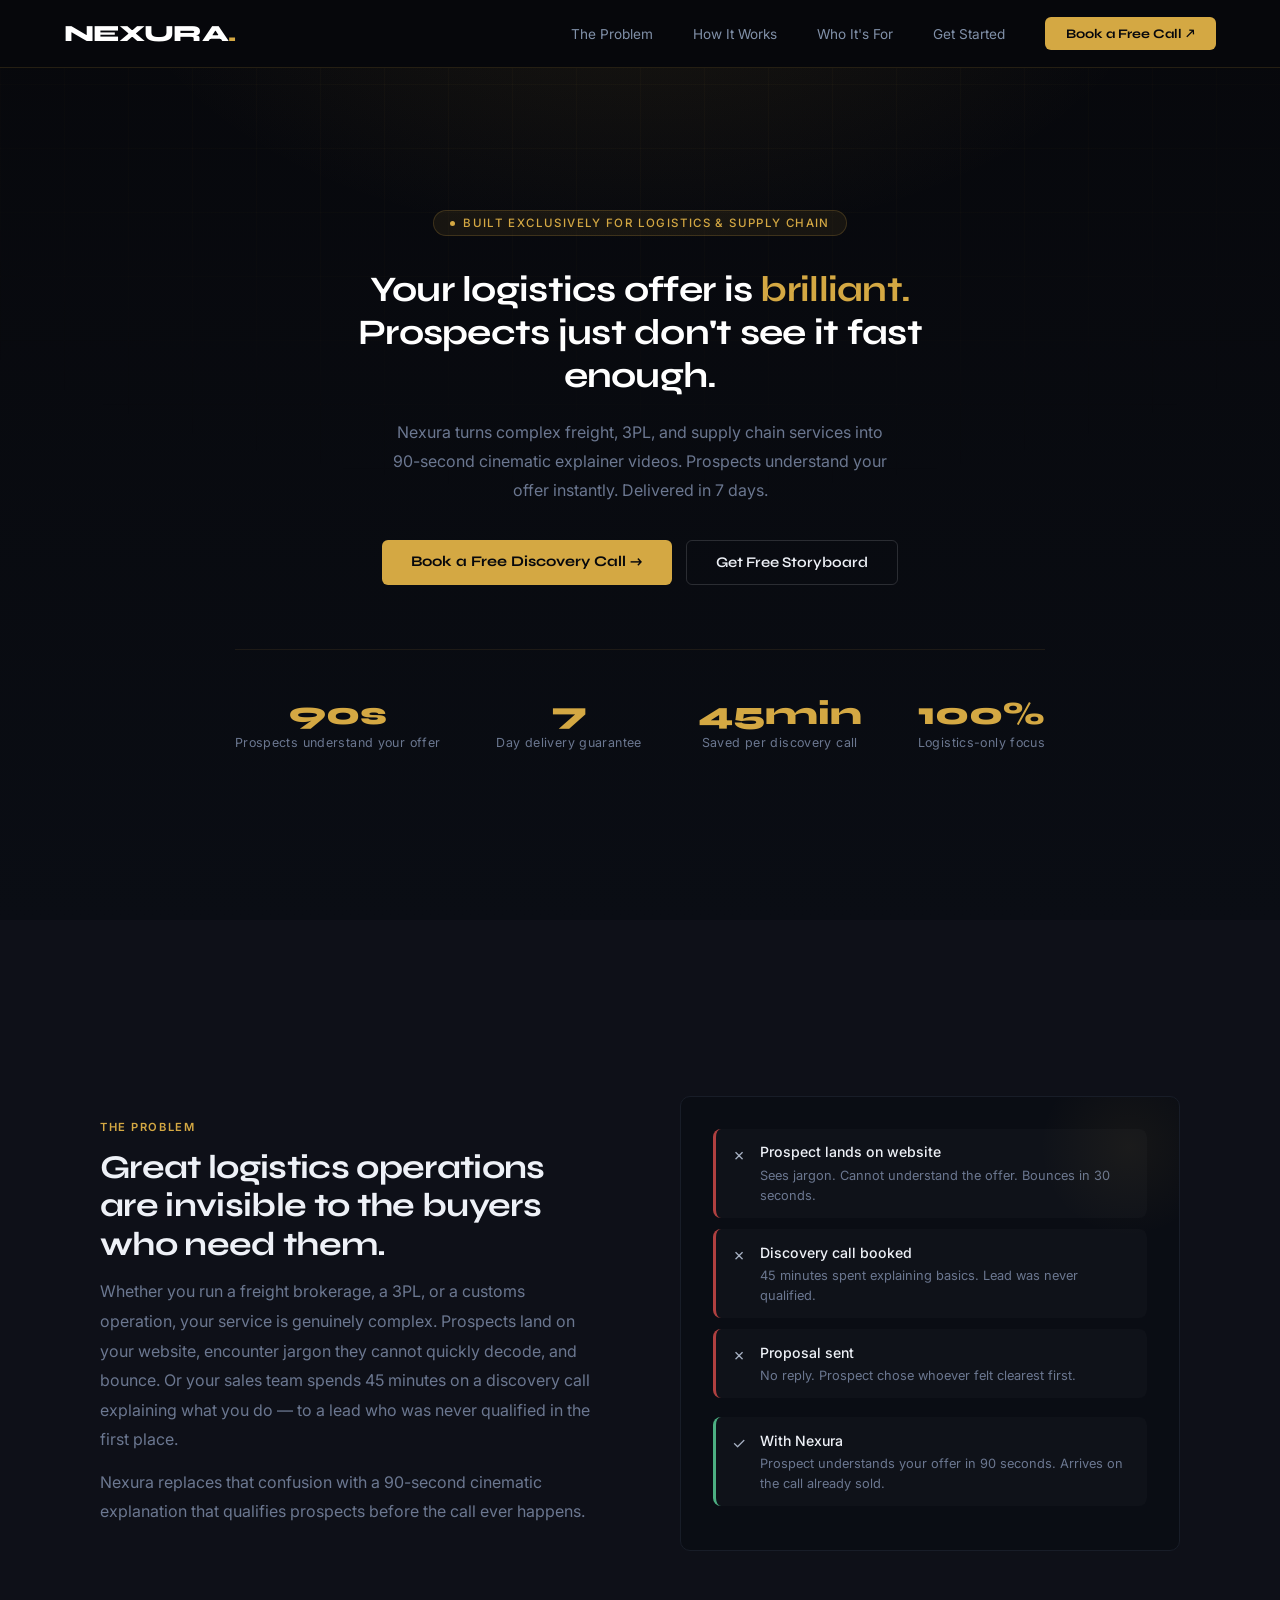
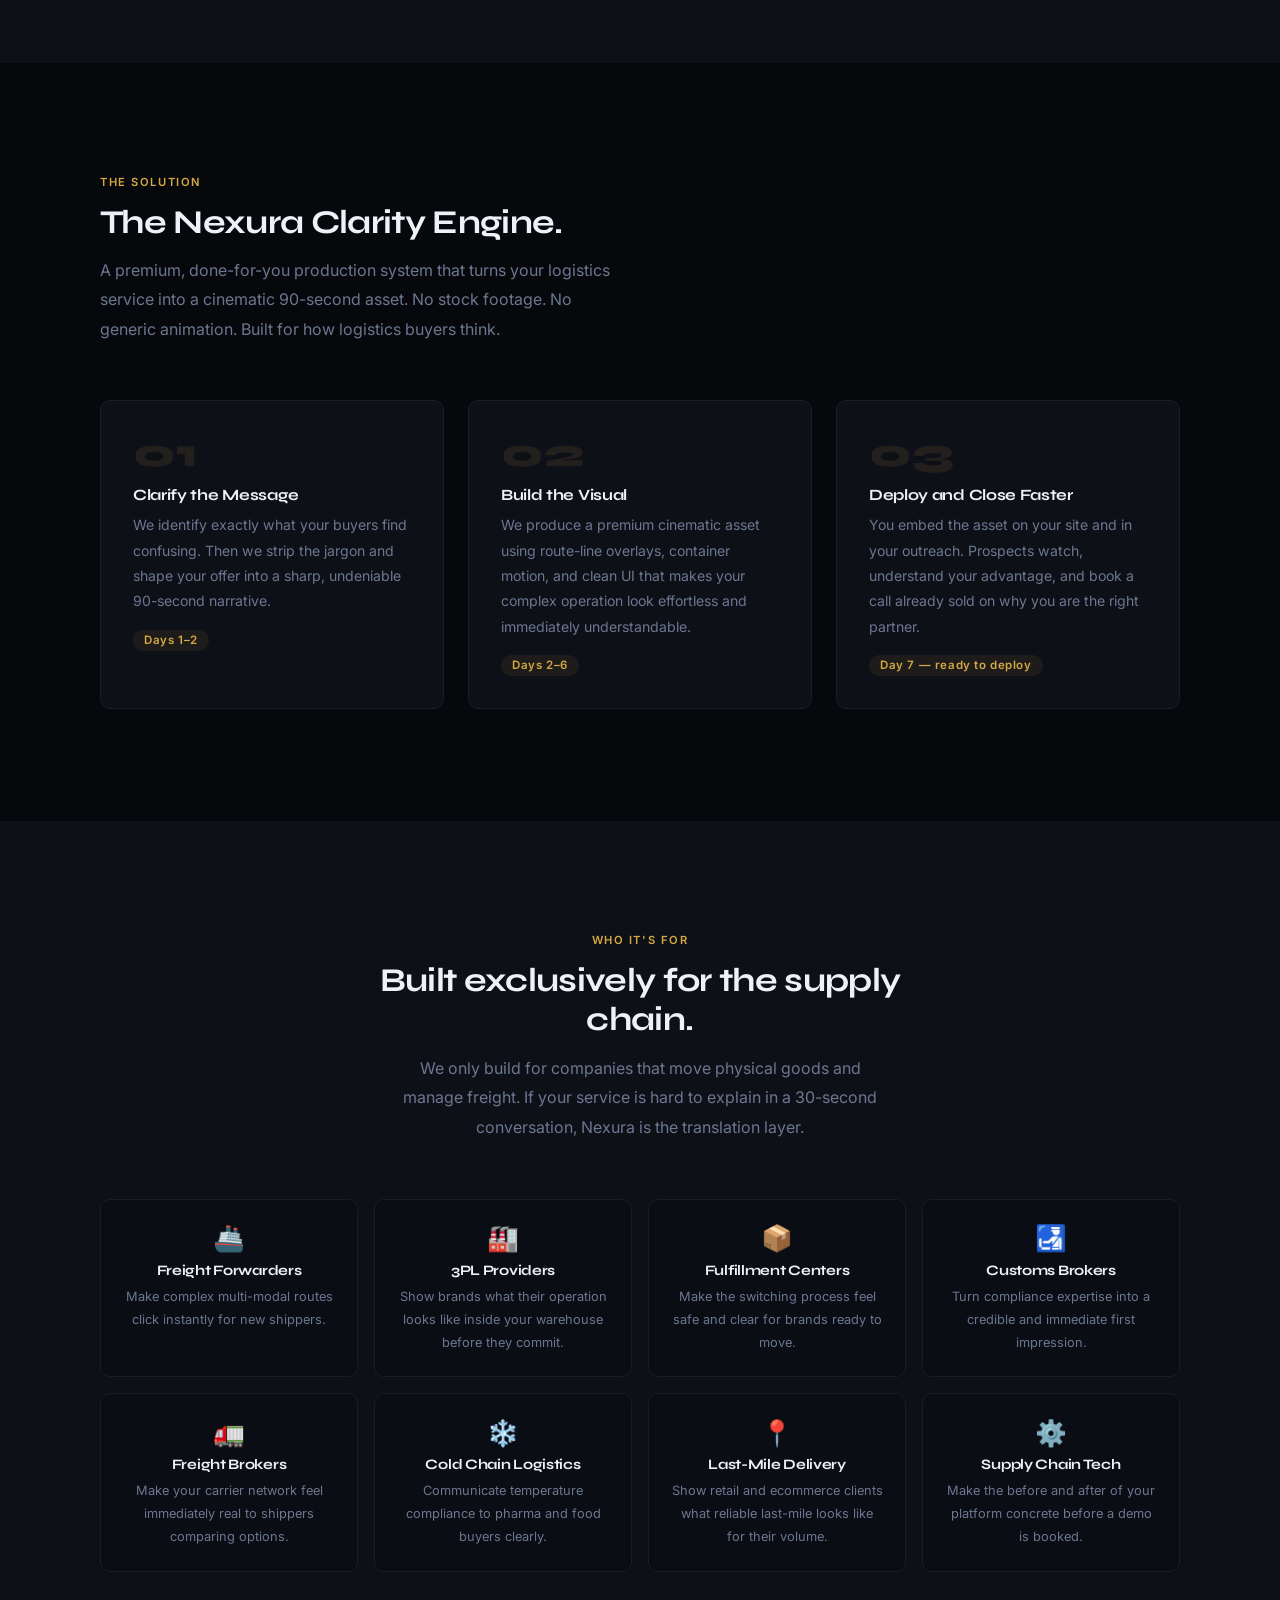
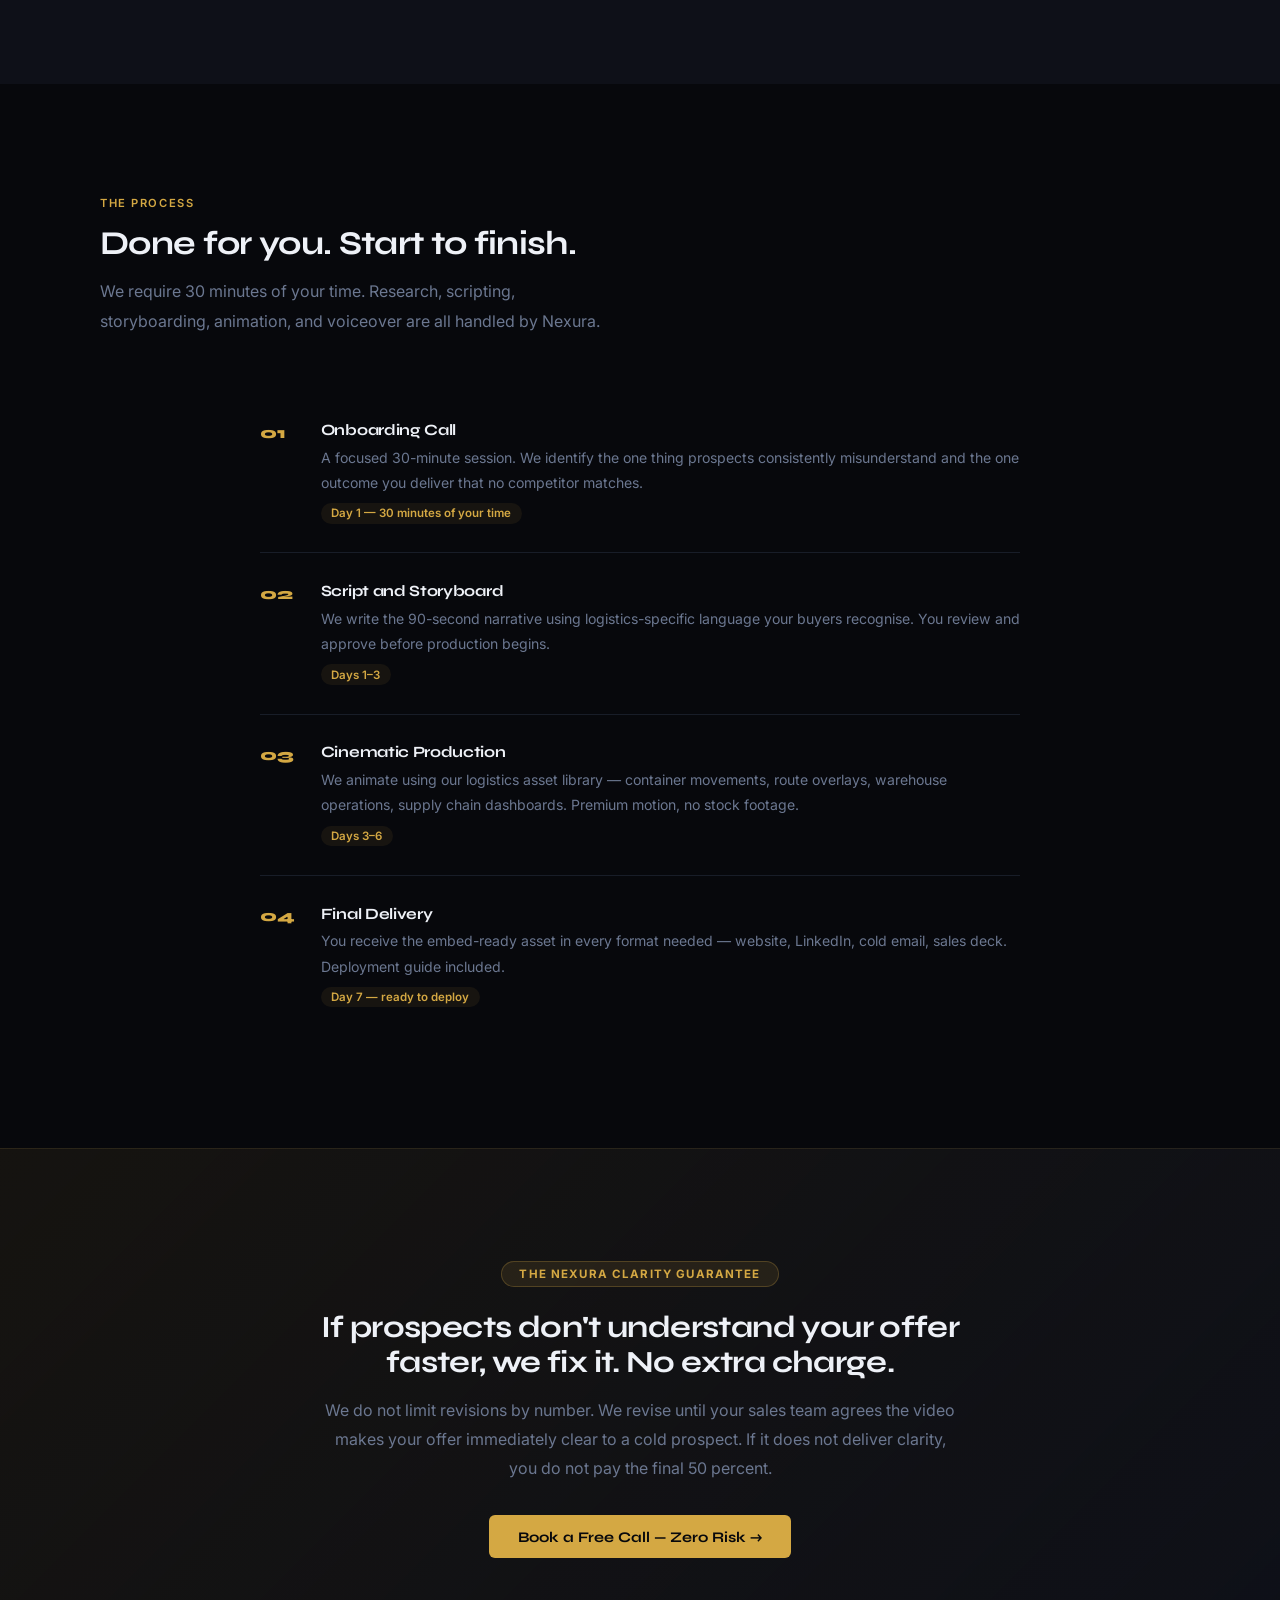
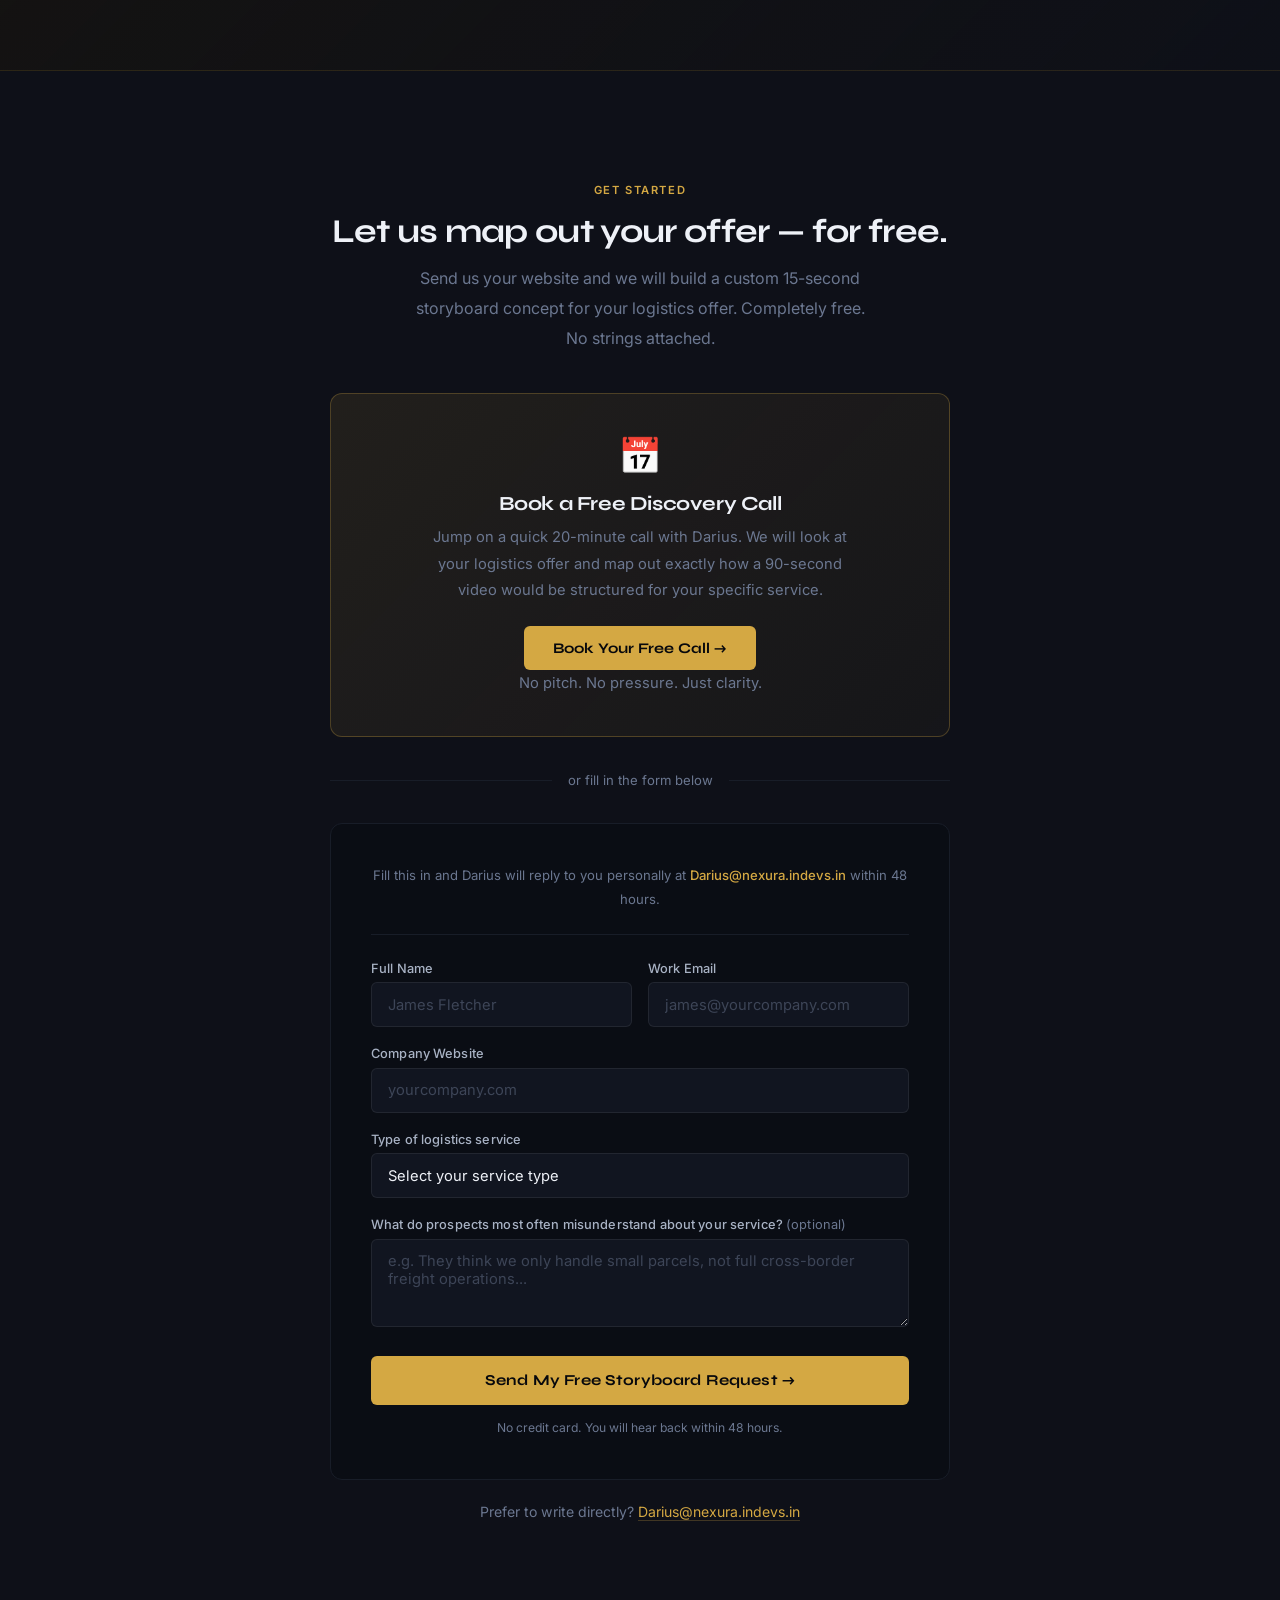
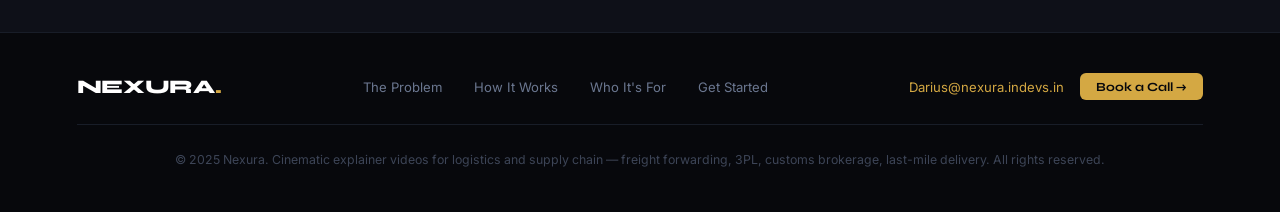
==== commit 42b608b4: "Update index.html" ====
--- a/index.html
+++ b/index.html
@@ -1,9 +1,15 @@
 <!DOCTYPE html>
 <html lang="en">
 <head>
+<title>Nexura® | Cinematic Logistics Explainer Videos</title>
+<meta property="og:image" content="https://nexura.indevs.in/favicon.ico">
+<link rel="icon" href="/favicon.ico" type="image/x-icon">  
 <meta charset="UTF-8"/>
 <meta name="viewport" content="width=device-width,initial-scale=1"/>
-<title>Nexura | Logistics Explainer Videos That Close Deals Faster</title>
+
+<meta charset="UTF-8"/>
+<meta name="viewport" content="width=device-width,initial-scale=1"/>
+<title>Nexura® | Logistics Explainer Videos That Close Deals Faster</title>
 <meta name="description" content="Nexura turns complex logistics and supply chain services into 90-second cinematic explainer videos. Built for 3PL, freight forwarding, customs brokers and supply chain companies. 7-day delivery. Book a free call today."/>
 <meta name="keywords" content="Nexura, logistics explainer video, supply chain explainer video, 3PL explainer video, freight forwarding video, logistics marketing video, explainer video for logistics company, supply chain marketing, logistics video production, freight broker marketing video, 3PL marketing, customs broker video, last mile delivery video, warehouse explainer video, logistics content marketing, B2B logistics video, logistics sales enablement, explainer video agency logistics"/>
 <meta name="robots" content="index, follow"/>
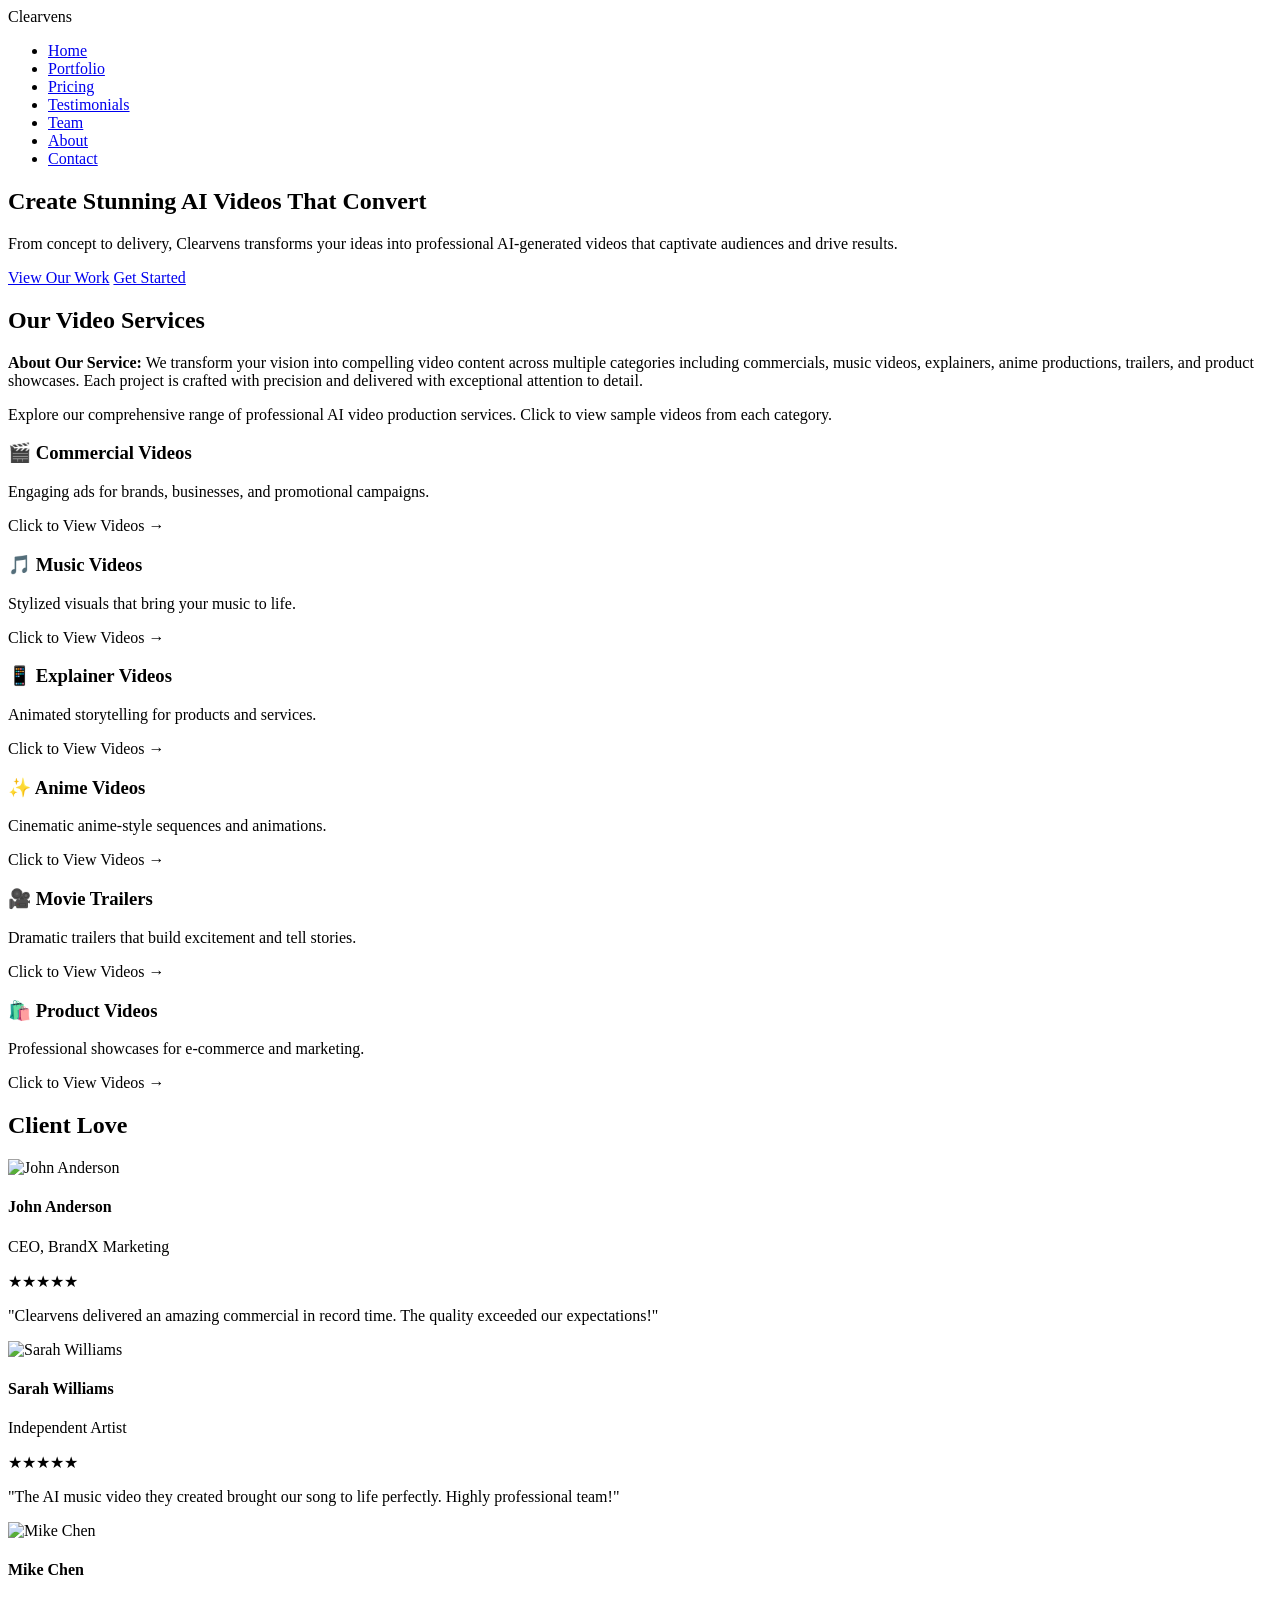
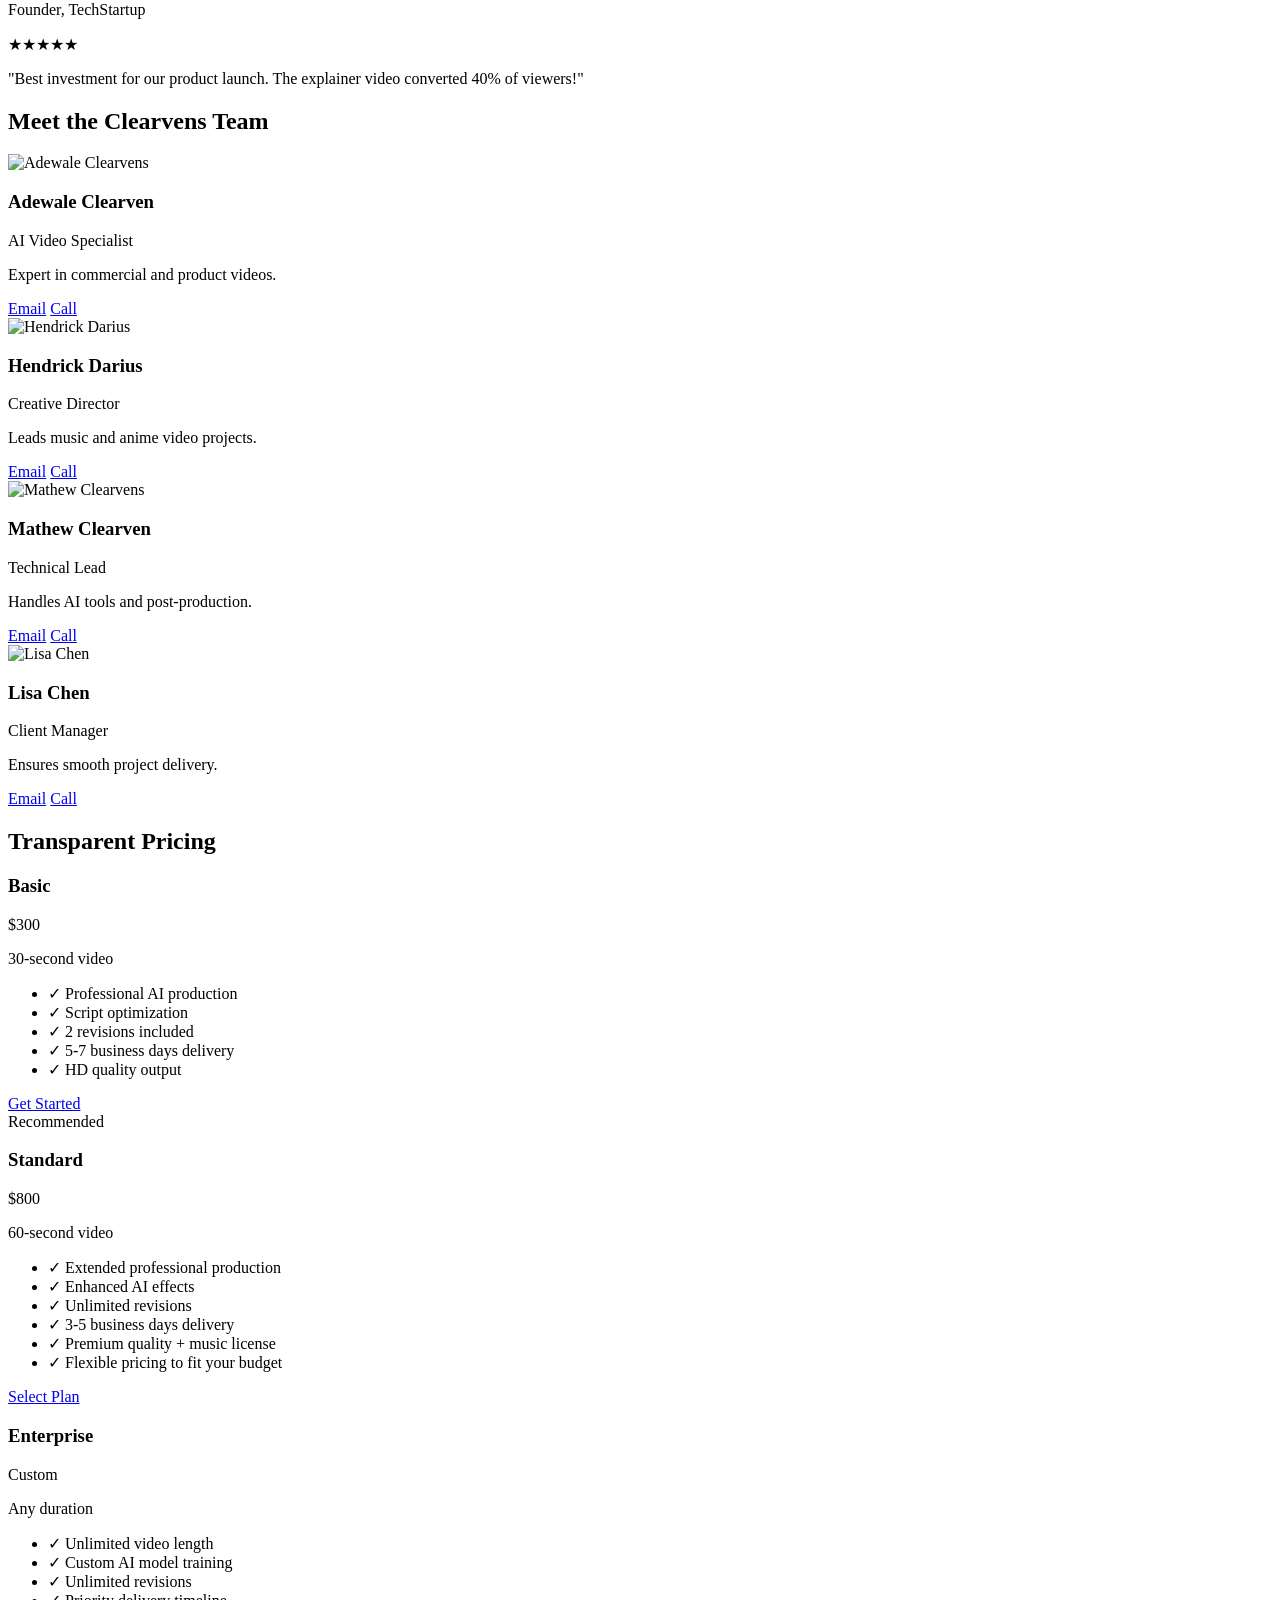
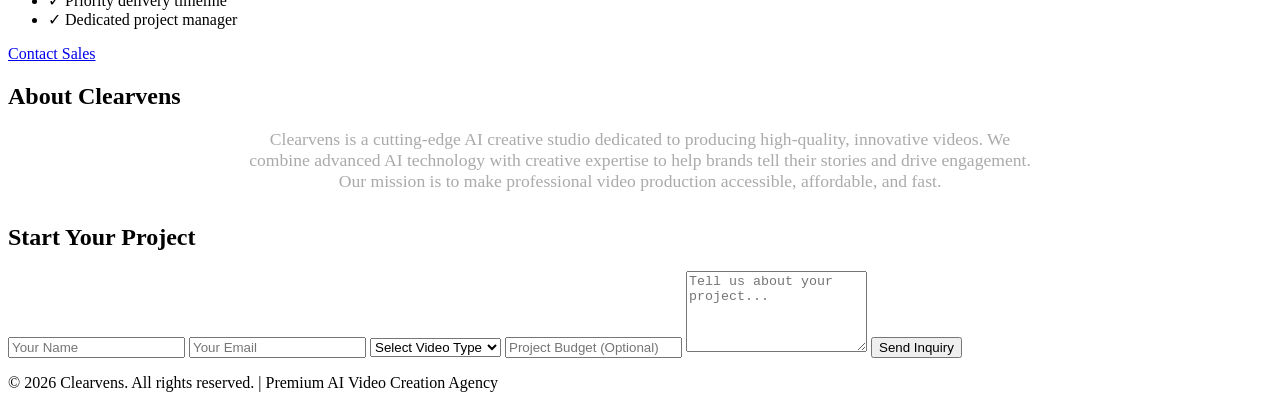
==== commit efa501a6: "Add files via upload" ====
--- a/index.html
+++ b/index.html
@@ -1,372 +1,324 @@
-<!DOCTYPE html>
-<html lang="en">
-<head>
-<title>Nexura® | Cinematic Logistics Explainer Videos</title>
-<meta property="og:image" content="https://nexura.indevs.in/favicon.ico">
-<link rel="icon" href="/favicon.ico" type="image/x-icon">  
-<meta charset="UTF-8"/>
-<meta name="viewport" content="width=device-width,initial-scale=1"/>
-
-<meta charset="UTF-8"/>
-<meta name="viewport" content="width=device-width,initial-scale=1"/>
-<title>Nexura® | Logistics Explainer Videos That Close Deals Faster</title>
-<meta name="description" content="Nexura turns complex logistics and supply chain services into 90-second cinematic explainer videos. Built for 3PL, freight forwarding, customs brokers and supply chain companies. 7-day delivery. Book a free call today."/>
-<meta name="keywords" content="Nexura, logistics explainer video, supply chain explainer video, 3PL explainer video, freight forwarding video, logistics marketing video, explainer video for logistics company, supply chain marketing, logistics video production, freight broker marketing video, 3PL marketing, customs broker video, last mile delivery video, warehouse explainer video, logistics content marketing, B2B logistics video, logistics sales enablement, explainer video agency logistics"/>
-<meta name="robots" content="index, follow"/>
-<meta name="author" content="Nexura"/>
-<link rel="canonical" href="https://nexura.indevs.in/"/>
-<meta property="og:type" content="website"/>
-<meta property="og:url" content="https://nexura.indevs.in/"/>
-<meta property="og:title" content="Nexura | Logistics Explainer Videos That Close Deals Faster"/>
-<meta property="og:description" content="We turn complex logistics services into 90-second cinematic assets. Prospects qualify themselves before the first call."/>
-<meta property="og:site_name" content="Nexura"/>
-<meta name="twitter:card" content="summary_large_image"/>
-<meta name="twitter:title" content="Nexura | Logistics Explainer Videos"/>
-<meta name="twitter:description" content="90-second cinematic explainer videos for logistics and supply chain. 7-day delivery."/>
-<script type="application/ld+json">
-{"@context":"https://schema.org","@type":"ProfessionalService","name":"Nexura","url":"https://nexura.indevs.in","email":"Darius@nexura.indevs.in","description":"Nexura produces 90-second cinematic explainer videos for logistics and supply chain companies. Built for freight forwarders, 3PLs, customs brokers, and last-mile delivery providers.","founder":{"@type":"Person","name":"Darius"},"areaServed":["United Kingdom","United States","Netherlands","Australia","Canada","Poland"],"serviceType":["Explainer Video Production","Logistics Marketing","Supply Chain Video","3PL Video Marketing","Freight Forwarding Video"]}
-</script>
-<script type="application/ld+json">
-{"@context":"https://schema.org","@type":"FAQPage","mainEntity":[{"@type":"Question","name":"What is Nexura?","acceptedAnswer":{"@type":"Answer","text":"Nexura is a specialist video production company creating 90-second cinematic explainer videos exclusively for logistics and supply chain companies including freight forwarders, 3PLs, customs brokers, and last-mile delivery providers."}},{"@type":"Question","name":"How long does Nexura take to deliver?","acceptedAnswer":{"@type":"Answer","text":"Nexura delivers the final video in 7 days including scripting, storyboarding, animation, and voiceover."}},{"@type":"Question","name":"How do I book a call with Nexura?","acceptedAnswer":{"@type":"Answer","text":"Book a free 20-minute discovery call at https://calendar.app.google/9xqrU5NVcdX63aEo9 or email Darius@nexura.indevs.in"}}]}
-</script>
-<link rel="preconnect" href="https://fonts.googleapis.com"/>
-<link rel="preconnect" href="https://fonts.gstatic.com" crossorigin/>
-<link href="https://fonts.googleapis.com/css2?family=Syne:wght@500;600;700;800&family=Inter:wght@300;400;500&display=swap" rel="stylesheet"/>
-<style>
-*,*::before,*::after{box-sizing:border-box;margin:0;padding:0}
-html{scroll-behavior:smooth}
-body{font-family:'Inter',sans-serif;background:#07080c;color:#a8b2c4;-webkit-font-smoothing:antialiased;overflow-x:hidden}
-:root{--gold:#d4a843;--gold-light:#e8c06a;--white:#eef1f7;--smoke:#6b7790;--panel:#0e1018;--edge:#181d28;--border:rgba(212,168,67,.15);--radius:6px}
-h1,h2,h3,h4{font-family:'Syne',sans-serif;line-height:1.15;letter-spacing:-0.02em;color:#eef1f7}
-p{line-height:1.8;color:#6b7790}
-a{text-decoration:none;color:inherit}
-
-/* NAV */
-.navbar{position:fixed;top:0;left:0;right:0;z-index:9999;height:68px;display:flex;align-items:center;padding:0 5%;background:rgba(7,8,12,.97);border-bottom:1px solid rgba(212,168,67,.15);backdrop-filter:blur(20px)}
-.nb-logo{font-family:'Syne',sans-serif;font-weight:800;font-size:1.45rem;color:#ffffff;letter-spacing:-0.03em;flex-shrink:0;margin-right:auto}
-.nb-logo .dot{color:#d4a843}
-.nb-links{display:flex;gap:2.5rem;align-items:center;margin-right:2.5rem}
-.nb-links a{font-family:'Inter',sans-serif;font-size:.85rem;font-weight:400;color:#8090a8;transition:color .2s}
-.nb-links a:hover{color:#ffffff}
-.nb-btn{display:inline-flex;align-items:center;gap:.4rem;background:#d4a843;color:#07080c;font-family:'Syne',sans-serif;font-weight:700;font-size:.82rem;padding:.52rem 1.3rem;border-radius:6px;transition:background .2s,transform .15s;white-space:nowrap}
-.nb-btn:hover{background:#e8c06a;transform:translateY(-1px)}
-
-/* HERO */
-.hero{min-height:100vh;display:flex;flex-direction:column;justify-content:center;align-items:center;text-align:center;padding:100px 6% 5rem;position:relative;overflow:hidden}
-.hero-bg{position:absolute;inset:0;pointer-events:none;background:radial-gradient(ellipse 60% 50% at 50% -10%,rgba(212,168,67,.1) 0%,transparent 70%),linear-gradient(180deg,#07080c 0%,#0a0d14 100%)}
-.hero-grid{position:absolute;inset:0;pointer-events:none;background-image:linear-gradient(rgba(212,168,67,.03) 1px,transparent 1px),linear-gradient(90deg,rgba(212,168,67,.03) 1px,transparent 1px);background-size:64px 64px;mask-image:radial-gradient(ellipse 75% 55% at 50% 0%,black 30%,transparent 100%)}
-.hero-tag{display:inline-flex;align-items:center;gap:.5rem;background:rgba(212,168,67,.08);border:1px solid rgba(212,168,67,.2);color:#d4a843;font-family:'Inter',sans-serif;font-size:.72rem;font-weight:500;letter-spacing:.12em;text-transform:uppercase;padding:.32rem 1rem;border-radius:100px;margin-bottom:2rem;position:relative;z-index:1;animation:up .7s ease both}
-.hero-tag .dot2{width:5px;height:5px;border-radius:50%;background:#d4a843;animation:blink 2s infinite;flex-shrink:0}
-@keyframes blink{0%,100%{opacity:1}50%{opacity:.2}}
-.hero h1{font-size:clamp(1.9rem,2.8vw,3rem);font-weight:700;color:#ffffff;max-width:680px;line-height:1.2;position:relative;z-index:1;animation:up .7s .1s ease both}
-.hero h1 .accent{color:#d4a843}
-.hero-sub{font-size:1rem;max-width:510px;margin:1.3rem auto 2.2rem;color:#6b7790;position:relative;z-index:1;animation:up .7s .2s ease both}
-.hero-btns{display:flex;gap:.9rem;flex-wrap:wrap;justify-content:center;position:relative;z-index:1;animation:up .7s .3s ease both}
-.btn-gold{background:#d4a843;color:#07080c;font-family:'Syne',sans-serif;font-weight:700;font-size:.92rem;padding:.8rem 1.8rem;border-radius:6px;transition:background .2s,transform .15s;border:none;cursor:pointer;display:inline-block}
-.btn-gold:hover{background:#e8c06a;transform:translateY(-2px)}
-.btn-outline{background:transparent;color:#eef1f7;font-family:'Syne',sans-serif;font-weight:600;font-size:.92rem;padding:.8rem 1.8rem;border-radius:6px;border:1px solid rgba(238,241,247,.15);transition:border-color .2s,color .2s;cursor:pointer;display:inline-block}
-.btn-outline:hover{border-color:#d4a843;color:#d4a843}
-.hero-stats{display:flex;gap:3.5rem;flex-wrap:wrap;justify-content:center;margin-top:4rem;padding-top:3rem;border-top:1px solid rgba(212,168,67,.1);position:relative;z-index:1;animation:up .7s .4s ease both}
-.stat .num{font-family:'Syne',sans-serif;font-size:2rem;font-weight:800;color:#d4a843;line-height:1}
-.stat .lbl{font-size:.78rem;color:#6b7790;margin-top:.3rem;letter-spacing:.03em}
-@keyframes up{from{opacity:0;transform:translateY(22px)}to{opacity:1;transform:none}}
-
-/* SECTIONS */
-section{padding:7rem 6%}
-.label{font-size:.7rem;font-weight:600;letter-spacing:.14em;text-transform:uppercase;color:#d4a843;display:block;margin-bottom:.9rem;font-family:'Inter',sans-serif}
-.s-title{font-size:clamp(1.7rem,2.6vw,2.5rem);color:#eef1f7;max-width:580px}
-.s-body{font-size:1rem;max-width:520px;margin-top:.9rem;line-height:1.85}
-
-/* PROBLEM */
-.problem{background:#0e1018}
-.prob-wrap{display:grid;grid-template-columns:1fr 1fr;gap:5rem;align-items:center;max-width:1080px;margin:4rem auto 0}
-.prob-card{background:#0a0d14;border:1px solid #181d28;border-radius:10px;padding:2rem;position:relative;overflow:hidden}
-.prob-card::after{content:'';position:absolute;top:-40px;right:-40px;width:180px;height:180px;border-radius:50%;background:radial-gradient(circle,rgba(212,168,67,.06),transparent 70%)}
-.mc{display:flex;align-items:flex-start;gap:.9rem;padding:.9rem 1rem;border-radius:8px;background:rgba(255,255,255,.02);border-left:3px solid;margin-bottom:.7rem}
-.mc.bad{border-color:#b04040}
-.mc.good{border-color:#4caf82}
-.mc-ico{font-size:1rem;margin-top:.1rem;flex-shrink:0}
-.mc strong{display:block;color:#eef1f7;font-size:.88rem;font-weight:500;margin-bottom:.2rem}
-.mc span{font-size:.8rem;color:#6b7790}
-
-/* SOLUTION */
-.solution{background:#07080c}
-.steps{display:grid;grid-template-columns:repeat(3,1fr);gap:1.5rem;max-width:1080px;margin:3.5rem auto 0}
-.step{background:#0e1018;border:1px solid #181d28;border-radius:10px;padding:2rem;transition:border-color .3s,transform .3s}
-.step:hover{border-color:rgba(212,168,67,.25);transform:translateY(-4px)}
-.step-n{font-family:'Syne',sans-serif;font-size:2.5rem;font-weight:800;color:rgba(212,168,67,.1);margin-bottom:.8rem;line-height:1}
-.step h3{font-size:.98rem;color:#eef1f7;margin-bottom:.5rem}
-.step p{font-size:.88rem}
-.step-pill{display:inline-block;margin-top:1rem;background:rgba(212,168,67,.08);color:#d4a843;font-size:.72rem;font-weight:600;padding:.22rem .7rem;border-radius:100px;letter-spacing:.05em}
-
-/* WHO */
-.who{background:#0e1018}
-.who-grid{display:grid;grid-template-columns:repeat(4,1fr);gap:1rem;margin-top:3.5rem;max-width:1080px}
-.wc{background:#0a0d14;border:1px solid #181d28;border-radius:10px;padding:1.4rem;text-align:center;transition:border-color .3s}
-.wc:hover{border-color:rgba(212,168,67,.2)}
-.wc-ico{font-size:1.6rem;margin-bottom:.6rem}
-.wc h4{font-size:.9rem;color:#eef1f7;margin-bottom:.35rem}
-.wc p{font-size:.8rem}
-
-/* PROCESS */
-.process{background:#07080c}
-.proc-list{max-width:760px;margin:3.5rem auto 0}
-.ps{display:flex;gap:1.8rem;padding:1.8rem 0;border-bottom:1px solid #181d28}
-.ps:last-child{border-bottom:none}
-.ps-n{font-family:'Syne',sans-serif;font-size:1rem;font-weight:800;color:#d4a843;flex-shrink:0;width:32px;padding-top:.1rem}
-.ps h3{font-size:.98rem;color:#eef1f7;margin-bottom:.35rem}
-.ps p{font-size:.88rem}
-.ps-pill{display:inline-block;margin-top:.5rem;background:rgba(212,168,67,.08);color:#d4a843;font-size:.72rem;font-weight:600;padding:.2rem .65rem;border-radius:100px}
-
-/* GUARANTEE */
-.guarantee{background:linear-gradient(135deg,rgba(212,168,67,.07),#0e1018);border-top:1px solid rgba(212,168,67,.12);border-bottom:1px solid rgba(212,168,67,.12)}
-.g-inner{max-width:640px;margin:0 auto;text-align:center}
-.g-badge{display:inline-block;background:rgba(212,168,67,.1);border:1px solid rgba(212,168,67,.25);color:#d4a843;font-family:'Inter',sans-serif;font-size:.72rem;font-weight:700;padding:.32rem 1.1rem;border-radius:100px;letter-spacing:.1em;text-transform:uppercase;margin-bottom:1.4rem}
-.g-inner h2{font-size:clamp(1.5rem,2.4vw,2.2rem);color:#eef1f7;margin-bottom:.9rem}
-
-/* CONTACT */
-.contact-sec{background:#0e1018}
-.contact-inner{max-width:620px;margin:0 auto;text-align:center}
-.contact-inner h2{font-size:clamp(1.6rem,2.6vw,2.4rem);color:#eef1f7;margin-bottom:.9rem}
-.call-card{background:linear-gradient(135deg,rgba(212,168,67,.1),rgba(212,168,67,.04));border:1px solid rgba(212,168,67,.28);border-radius:12px;padding:2.5rem;margin-top:2.5rem;text-align:center}
-.call-icon{font-size:2.2rem;margin-bottom:.9rem}
-.call-card h3{font-size:1.25rem;color:#eef1f7;margin-bottom:.6rem}
-.call-card p{font-size:.92rem;max-width:420px;margin:0 auto}
-.call-note{font-size:.78rem;color:#6b7790;margin-top:.8rem}
-.divider{display:flex;align-items:center;gap:1rem;margin:2.2rem 0;color:#6b7790;font-size:.82rem}
-.divider::before,.divider::after{content:'';flex:1;height:1px;background:#181d28}
-.form-wrap{background:#0a0d14;border:1px solid #181d28;border-radius:12px;padding:2.5rem;text-align:left}
-.form-hint{font-size:.82rem;color:#6b7790;margin-bottom:1.6rem;padding-bottom:1.4rem;border-bottom:1px solid #181d28;text-align:center}
-.form-hint a{color:#d4a843;font-weight:500}
-.fg{margin-bottom:1.2rem}
-.fg label{display:block;font-size:.8rem;font-weight:500;color:#a8b2c4;margin-bottom:.4rem;letter-spacing:.01em}
-.fg input,.fg textarea,.fg select{width:100%;background:#111520;border:1px solid rgba(255,255,255,.07);color:#eef1f7;font-family:'Inter',sans-serif;font-size:.92rem;padding:.78rem 1rem;border-radius:6px;outline:none;transition:border-color .2s;-webkit-appearance:none}
-.fg input:focus,.fg textarea:focus,.fg select:focus{border-color:rgba(212,168,67,.4)}
-.fg input::placeholder,.fg textarea::placeholder{color:#3d4557}
-.fg select{cursor:pointer}
-.fg select option{background:#111520}
-.fg textarea{resize:vertical;min-height:88px}
-.form-row{display:grid;grid-template-columns:1fr 1fr;gap:1rem}
-.f-btn{width:100%;background:#d4a843;color:#07080c;font-family:'Syne',sans-serif;font-weight:700;font-size:.95rem;padding:.95rem;border-radius:6px;border:none;cursor:pointer;margin-top:.4rem;transition:background .2s,transform .15s;letter-spacing:.01em}
-.f-btn:hover{background:#e8c06a;transform:translateY(-1px)}
-.f-note{font-size:.76rem;text-align:center;color:#6b7790;margin-top:.8rem}
-.direct{text-align:center;margin-top:1.4rem;font-size:.88rem;color:#6b7790}
-.direct a{color:#d4a843;border-bottom:1px solid rgba(212,168,67,.25);transition:border-color .2s}
-.direct a:hover{border-color:#d4a843}
-
-/* FOOTER */
-footer{background:#07080c;border-top:1px solid #181d28;padding:2.5rem 6%;display:flex;align-items:center;flex-wrap:wrap;gap:1.5rem;justify-content:space-between}
-.f-logo{font-family:'Syne',sans-serif;font-weight:800;font-size:1.2rem;color:#ffffff;letter-spacing:-0.02em}
-.f-logo .dot{color:#d4a843}
-.f-links{display:flex;gap:2rem;flex-wrap:wrap}
-.f-links a{font-size:.82rem;color:#6b7790;transition:color .2s}
-.f-links a:hover{color:#d4a843}
-.f-contact{display:flex;gap:1rem;align-items:center}
-.f-email{font-size:.82rem;color:#d4a843}
-.f-email:hover{opacity:.75}
-.f-cbtn{background:#d4a843;color:#07080c;font-family:'Syne',sans-serif;font-weight:700;font-size:.78rem;padding:.4rem 1rem;border-radius:6px;transition:background .2s}
-.f-cbtn:hover{background:#e8c06a}
-.f-copy{width:100%;text-align:center;font-size:.77rem;color:#3d4557;padding-top:1.5rem;border-top:1px solid #181d28}
-
-/* REVEAL */
-.r{opacity:0;transform:translateY(20px);transition:opacity .6s ease,transform .6s ease}
-.r.in{opacity:1;transform:none}
-
-@media(max-width:960px){.prob-wrap,.steps{grid-template-columns:1fr}.who-grid{grid-template-columns:repeat(2,1fr)}.nb-links{display:none}.form-row{grid-template-columns:1fr}}
-@media(max-width:560px){.hero-stats{gap:2rem}section{padding:5rem 5%}.who-grid{grid-template-columns:1fr 1fr}}
-</style>
-</head>
-<body>
-
-<!-- NAV -->
-<nav class="navbar">
-  <div class="nb-logo">NEXURA<span class="dot">.</span></div>
-  <div class="nb-links">
-    <a href="#problem">The Problem</a>
-    <a href="#solution">How It Works</a>
-    <a href="#who">Who It's For</a>
-    <a href="#contact">Get Started</a>
-  </div>
-  <a href="https://calendar.app.google/9xqrU5NVcdX63aEo9" target="_blank" rel="noopener" class="nb-btn">Book a Free Call ↗</a>
-</nav>
-
-<!-- HERO -->
-<header class="hero" id="home">
-  <div class="hero-bg" aria-hidden="true"></div>
-  <div class="hero-grid" aria-hidden="true"></div>
-  <div class="hero-tag"><span class="dot2"></span>Built exclusively for logistics &amp; supply chain</div>
-  <h1>Your logistics offer is <span class="accent">brilliant.</span><br>Prospects just don't see it fast enough.</h1>
-  <p class="hero-sub">Nexura turns complex freight, 3PL, and supply chain services into 90-second cinematic explainer videos. Prospects understand your offer instantly. Delivered in 7 days.</p>
-  <div class="hero-btns">
-    <a href="https://calendar.app.google/9xqrU5NVcdX63aEo9" target="_blank" rel="noopener" class="btn-gold">Book a Free Discovery Call &rarr;</a>
-    <a href="#contact" class="btn-outline">Get Free Storyboard</a>
-  </div>
-  <div class="hero-stats">
-    <div class="stat"><div class="num">90s</div><div class="lbl">Prospects understand your offer</div></div>
-    <div class="stat"><div class="num">7</div><div class="lbl">Day delivery guarantee</div></div>
-    <div class="stat"><div class="num">45min</div><div class="lbl">Saved per discovery call</div></div>
-    <div class="stat"><div class="num">100%</div><div class="lbl">Logistics-only focus</div></div>
-  </div>
-</header>
-
-<!-- PROBLEM -->
-<section class="problem" id="problem">
-  <div class="prob-wrap">
-    <div class="r">
-      <span class="label">The Problem</span>
-      <h2 class="s-title">Great logistics operations are invisible to the buyers who need them.</h2>
-      <p class="s-body">Whether you run a freight brokerage, a 3PL, or a customs operation, your service is genuinely complex. Prospects land on your website, encounter jargon they cannot quickly decode, and bounce. Or your sales team spends 45 minutes on a discovery call explaining what you do — to a lead who was never qualified in the first place.</p>
-      <p class="s-body" style="margin-top:.8rem">Nexura replaces that confusion with a 90-second cinematic explanation that qualifies prospects before the call ever happens.</p>
-    </div>
-    <div class="prob-card r">
-      <div class="mc bad"><div class="mc-ico">&#x2717;</div><div><strong>Prospect lands on website</strong><span>Sees jargon. Cannot understand the offer. Bounces in 30 seconds.</span></div></div>
-      <div class="mc bad"><div class="mc-ico">&#x2717;</div><div><strong>Discovery call booked</strong><span>45 minutes spent explaining basics. Lead was never qualified.</span></div></div>
-      <div class="mc bad"><div class="mc-ico">&#x2717;</div><div><strong>Proposal sent</strong><span>No reply. Prospect chose whoever felt clearest first.</span></div></div>
-      <div class="mc good" style="margin-top:1.2rem"><div class="mc-ico">&#x2713;</div><div><strong>With Nexura</strong><span>Prospect understands your offer in 90 seconds. Arrives on the call already sold.</span></div></div>
-    </div>
-  </div>
-</section>
-
-<!-- SOLUTION -->
-<section class="solution" id="solution">
-  <div style="max-width:1080px;margin:0 auto">
-    <div class="r">
-      <span class="label">The Solution</span>
-      <h2 class="s-title">The Nexura Clarity Engine.</h2>
-      <p class="s-body">A premium, done-for-you production system that turns your logistics service into a cinematic 90-second asset. No stock footage. No generic animation. Built for how logistics buyers think.</p>
-    </div>
-    <div class="steps">
-      <div class="step r"><div class="step-n">01</div><h3>Clarify the Message</h3><p>We identify exactly what your buyers find confusing. Then we strip the jargon and shape your offer into a sharp, undeniable 90-second narrative.</p><span class="step-pill">Days 1&ndash;2</span></div>
-      <div class="step r"><div class="step-n">02</div><h3>Build the Visual</h3><p>We produce a premium cinematic asset using route-line overlays, container motion, and clean UI that makes your complex operation look effortless and immediately understandable.</p><span class="step-pill">Days 2&ndash;6</span></div>
-      <div class="step r"><div class="step-n">03</div><h3>Deploy and Close Faster</h3><p>You embed the asset on your site and in your outreach. Prospects watch, understand your advantage, and book a call already sold on why you are the right partner.</p><span class="step-pill">Day 7 &mdash; ready to deploy</span></div>
-    </div>
-  </div>
-</section>
-
-<!-- WHO -->
-<section class="who" id="who">
-  <div style="max-width:1080px;margin:0 auto">
-    <div class="r" style="text-align:center">
-      <span class="label" style="display:block;text-align:center">Who It's For</span>
-      <h2 class="s-title" style="max-width:540px;margin:0 auto;text-align:center">Built exclusively for the supply chain.</h2>
-      <p class="s-body" style="max-width:480px;margin:1rem auto 0;text-align:center">We only build for companies that move physical goods and manage freight. If your service is hard to explain in a 30-second conversation, Nexura is the translation layer.</p>
-    </div>
-    <div class="who-grid">
-      <div class="wc r"><div class="wc-ico">&#x1F6A2;</div><h4>Freight Forwarders</h4><p>Make complex multi-modal routes click instantly for new shippers.</p></div>
-      <div class="wc r"><div class="wc-ico">&#x1F3ED;</div><h4>3PL Providers</h4><p>Show brands what their operation looks like inside your warehouse before they commit.</p></div>
-      <div class="wc r"><div class="wc-ico">&#x1F4E6;</div><h4>Fulfillment Centers</h4><p>Make the switching process feel safe and clear for brands ready to move.</p></div>
-      <div class="wc r"><div class="wc-ico">&#x1F6C3;</div><h4>Customs Brokers</h4><p>Turn compliance expertise into a credible and immediate first impression.</p></div>
-      <div class="wc r"><div class="wc-ico">&#x1F69B;</div><h4>Freight Brokers</h4><p>Make your carrier network feel immediately real to shippers comparing options.</p></div>
-      <div class="wc r"><div class="wc-ico">&#x2744;&#xFE0F;</div><h4>Cold Chain Logistics</h4><p>Communicate temperature compliance to pharma and food buyers clearly.</p></div>
-      <div class="wc r"><div class="wc-ico">&#x1F4CD;</div><h4>Last-Mile Delivery</h4><p>Show retail and ecommerce clients what reliable last-mile looks like for their volume.</p></div>
-      <div class="wc r"><div class="wc-ico">&#x2699;&#xFE0F;</div><h4>Supply Chain Tech</h4><p>Make the before and after of your platform concrete before a demo is booked.</p></div>
-    </div>
-  </div>
-</section>
-
-<!-- PROCESS -->
-<section class="process" id="process">
-  <div style="max-width:1080px;margin:0 auto">
-    <div class="r">
-      <span class="label">The Process</span>
-      <h2 class="s-title">Done for you. Start to finish.</h2>
-      <p class="s-body">We require 30 minutes of your time. Research, scripting, storyboarding, animation, and voiceover are all handled by Nexura.</p>
-    </div>
-    <div class="proc-list">
-      <div class="ps r"><div class="ps-n">01</div><div><h3>Onboarding Call</h3><p>A focused 30-minute session. We identify the one thing prospects consistently misunderstand and the one outcome you deliver that no competitor matches.</p><span class="ps-pill">Day 1 &mdash; 30 minutes of your time</span></div></div>
-      <div class="ps r"><div class="ps-n">02</div><div><h3>Script and Storyboard</h3><p>We write the 90-second narrative using logistics-specific language your buyers recognise. You review and approve before production begins.</p><span class="ps-pill">Days 1&ndash;3</span></div></div>
-      <div class="ps r"><div class="ps-n">03</div><div><h3>Cinematic Production</h3><p>We animate using our logistics asset library &mdash; container movements, route overlays, warehouse operations, supply chain dashboards. Premium motion, no stock footage.</p><span class="ps-pill">Days 3&ndash;6</span></div></div>
-      <div class="ps r"><div class="ps-n">04</div><div><h3>Final Delivery</h3><p>You receive the embed-ready asset in every format needed &mdash; website, LinkedIn, cold email, sales deck. Deployment guide included.</p><span class="ps-pill">Day 7 &mdash; ready to deploy</span></div></div>
-    </div>
-  </div>
-</section>
-
-<!-- GUARANTEE -->
-<section class="guarantee">
-  <div class="g-inner r">
-    <div class="g-badge">The Nexura Clarity Guarantee</div>
-    <h2>If prospects don't understand your offer faster, we fix it. No extra charge.</h2>
-    <p style="margin-top:1rem;font-size:1rem">We do not limit revisions by number. We revise until your sales team agrees the video makes your offer immediately clear to a cold prospect. If it does not deliver clarity, you do not pay the final 50 percent.</p>
-    <a href="https://calendar.app.google/9xqrU5NVcdX63aEo9" target="_blank" rel="noopener" class="btn-gold" style="margin-top:2rem">Book a Free Call &mdash; Zero Risk &rarr;</a>
-  </div>
-</section>
-
-<!-- CONTACT -->
-<section class="contact-sec" id="contact">
-  <div class="contact-inner">
-    <div class="r">
-      <span class="label" style="display:block">Get Started</span>
-      <h2>Let us map out your offer &mdash; for free.</h2>
-      <p class="s-body" style="max-width:460px;margin:.9rem auto 0">Send us your website and we will build a custom 15-second storyboard concept for your logistics offer. Completely free. No strings attached.</p>
-    </div>
-
-    <div class="call-card r">
-      <div class="call-icon">&#x1F4C5;</div>
-      <h3>Book a Free Discovery Call</h3>
-      <p>Jump on a quick 20-minute call with Darius. We will look at your logistics offer and map out exactly how a 90-second video would be structured for your specific service.</p>
-      <a href="https://calendar.app.google/9xqrU5NVcdX63aEo9" target="_blank" rel="noopener" class="btn-gold" style="margin-top:1.4rem">Book Your Free Call &rarr;</a>
-      <p class="call-note">No pitch. No pressure. Just clarity.</p>
-    </div>
-
-    <div class="divider r"><span>or fill in the form below</span></div>
-
-    <div class="form-wrap r">
-      <p class="form-hint">Fill this in and Darius will reply to you personally at <a href="mailto:Darius@nexura.indevs.in">Darius@nexura.indevs.in</a> within 48 hours.</p>
-      <form action="https://formsubmit.co/Hendrickdariuss@gmail.com" method="POST">
-        <input type="hidden" name="_subject" value="New Nexura Storyboard Request"/>
-        <input type="hidden" name="_next" value="https://nexura.indevs.in/?thank-you"/>
-        <input type="hidden" name="_captcha" value="false"/>
-        <input type="hidden" name="_template" value="table"/>
-        <div class="form-row">
-          <div class="fg"><label>Full Name</label><input type="text" name="name" placeholder="James Fletcher" required/></div>
-          <div class="fg"><label>Work Email</label><input type="email" name="email" placeholder="james@yourcompany.com" required/></div>
-        </div>
-        <div class="fg"><label>Company Website</label><input type="text" name="website" placeholder="yourcompany.com" required/></div>
-        <div class="fg">
-          <label>Type of logistics service</label>
-          <select name="service">
-            <option value="">Select your service type</option>
-            <option>Freight Forwarding</option>
-            <option>3PL / Warehousing</option>
-            <option>Freight Brokerage</option>
-            <option>Customs Brokerage</option>
-            <option>Last-Mile / Courier</option>
-            <option>Cold Chain / Pharma Logistics</option>
-            <option>Fulfillment / eCommerce</option>
-            <option>Supply Chain Technology</option>
-            <option>Other</option>
-          </select>
-        </div>
-        <div class="fg"><label>What do prospects most often misunderstand about your service? <span style="color:#6b7790;font-weight:400">(optional)</span></label><textarea name="pain" placeholder="e.g. They think we only handle small parcels, not full cross-border freight operations..."></textarea></div>
-        <button type="submit" class="f-btn">Send My Free Storyboard Request &rarr;</button>
-        <p class="f-note">No credit card. You will hear back within 48 hours.</p>
-      </form>
-    </div>
-
-    <div class="direct r">Prefer to write directly? <a href="mailto:Darius@nexura.indevs.in">Darius@nexura.indevs.in</a></div>
-  </div>
-</section>
-
-<!-- FOOTER -->
-<footer>
-  <div class="f-logo">NEXURA<span class="dot">.</span></div>
-  <nav class="f-links" aria-label="Footer">
-    <a href="#problem">The Problem</a>
-    <a href="#solution">How It Works</a>
-    <a href="#who">Who It's For</a>
-    <a href="#contact">Get Started</a>
-  </nav>
-  <div class="f-contact">
-    <a href="mailto:Darius@nexura.indevs.in" class="f-email">Darius@nexura.indevs.in</a>
-    <a href="https://calendar.app.google/9xqrU5NVcdX63aEo9" target="_blank" rel="noopener" class="f-cbtn">Book a Call &rarr;</a>
-  </div>
-  <p class="f-copy">&copy; 2025 Nexura. Cinematic explainer videos for logistics and supply chain &mdash; freight forwarding, 3PL, customs brokerage, last-mile delivery. All rights reserved.</p>
-</footer>
-
-<script>
-const els=document.querySelectorAll('.r');
-const io=new IntersectionObserver(entries=>{entries.forEach(e=>{if(e.isIntersecting)e.target.classList.add('in')})},{threshold:0.1});
-els.forEach(el=>io.observe(el));
-</script>
-</body>
-</html>
+<!DOCTYPE html>
+<html lang="en">
+<head>
+    <meta charset="UTF-8">
+    <meta name="viewport" content="width=device-width, initial-scale=1.0">
+    <meta name="description" content="Clearvens - Professional AI video creation agency. Specializing in AI-generated commercials, music videos, explainers, anime, trailers, and product videos. Fast turnaround, high-quality results.">
+    <meta name="keywords" content="AI video creator, AI video generation, commercial video production, music video maker, explainer videos, anime video creator, movie trailer maker, product video production, AI creative agency">
+    <meta name="author" content="Clearvens">
+    <meta name="robots" content="index, follow, max-image-preview:large, max-snippet:-1, max-video-preview:-1">
+    <meta property="og:title" content="Clearvens - Professional AI Video Creation Services">
+    <meta property="og:description" content="Transform your ideas into stunning AI-generated videos. Commercial, music, explainer, anime, trailers, and product videos created by our expert team.">
+    <meta property="og:type" content="business.business">
+    <meta property="og:url" content="https://clearvens.com">
+    <meta property="og:image" content="https://via.placeholder.com/1200x630">
+    <meta name="twitter:card" content="summary_large_image">
+    <meta name="twitter:title" content="Clearvens - AI Video Creator">
+    <meta name="twitter:description" content="Professional AI video creation agency for all your video production needs.">
+    <link rel="canonical" href="https://clearvens.com">
+    <link rel="alternate" hreflang="en" href="https://clearvens.com">
+    <link rel="icon" type="image/x-icon" href="favicon.ico">
+    <title>Clearvens - Professional AI Video Creator & Production Agency</title>
+    <link rel="stylesheet" href="css/styles-new.css">
+</head>
+<body>
+    <nav>
+        <div class="logo">Clearvens</div>
+        <ul>
+            <li><a href="#home">Home</a></li>
+            <li><a href="#portfolio">Portfolio</a></li>
+            <li><a href="#pricing">Pricing</a></li>
+            <li><a href="#testimonials">Testimonials</a></li>
+            <li><a href="#team">Team</a></li>
+            <li><a href="#about">About</a></li>
+            <li><a href="#contact">Contact</a></li>
+        </ul>
+    </nav>
+
+    <section id="home" class="hero">
+        <div class="hero-content">
+            <h1>Create Stunning AI Videos That Convert</h1>
+            <p>From concept to delivery, Clearvens transforms your ideas into professional AI-generated videos that captivate audiences and drive results.</p>
+            <div class="cta-buttons">
+                <a href="#portfolio" class="btn">View Our Work</a>
+                <a href="#contact" class="btn btn-secondary">Get Started</a>
+            </div>
+        </div>
+    </section>
+
+    <section id="portfolio" class="section">
+        <h2>Our Video Services</h2>
+        <div class="about-service">
+            <p><strong>About Our Service:</strong> We transform your vision into compelling video content across multiple categories including commercials, music videos, explainers, anime productions, trailers, and product showcases. Each project is crafted with precision and delivered with exceptional attention to detail.</p>
+        </div>
+        <p class="section-intro">Explore our comprehensive range of professional AI video production services. Click to view sample videos from each category.</p>
+        <div class="portfolio-grid">
+            <div class="portfolio-card" onclick="window.location.href='pages/ai-commercial.html'">
+                <h3>🎬 Commercial Videos</h3>
+                <p>Engaging ads for brands, businesses, and promotional campaigns.</p>
+                <span class="view-link">Click to View Videos →</span>
+            </div>
+            <div class="portfolio-card" onclick="window.location.href='pages/ai-music-video.html'">
+                <h3>🎵 Music Videos</h3>
+                <p>Stylized visuals that bring your music to life.</p>
+                <span class="view-link">Click to View Videos →</span>
+            </div>
+            <div class="portfolio-card" onclick="window.location.href='pages/ai-explainer.html'">
+                <h3>📱 Explainer Videos</h3>
+                <p>Animated storytelling for products and services.</p>
+                <span class="view-link">Click to View Videos →</span>
+            </div>
+            <div class="portfolio-card" onclick="window.location.href='pages/ai-anime.html'">
+                <h3>✨ Anime Videos</h3>
+                <p>Cinematic anime-style sequences and animations.</p>
+                <span class="view-link">Click to View Videos →</span>
+            </div>
+            <div class="portfolio-card" onclick="window.location.href='pages/ai-movie-trailer.html'">
+                <h3>🎥 Movie Trailers</h3>
+                <p>Dramatic trailers that build excitement and tell stories.</p>
+                <span class="view-link">Click to View Videos →</span>
+            </div>
+            <div class="portfolio-card" onclick="window.location.href='pages/ai-product.html'">
+                <h3>🛍️ Product Videos</h3>
+                <p>Professional showcases for e-commerce and marketing.</p>
+                <span class="view-link">Click to View Videos →</span>
+            </div>
+        </div>
+    </section>
+
+    <section id="testimonials" class="testimonials section">
+        <h2>Client Love</h2>
+        <div class="testimonial-grid">
+            <div class="testimonial">
+                <div class="testimonial-header">
+                    <img src="https://images.unsplash.com/photo-1507003211169-0a1dd7228f2d?w=80&h=80&fit=crop&crop=face" alt="John Anderson">
+                    <div class="testimonial-info">
+                        <h4>John Anderson</h4>
+                        <p class="testimonial-role">CEO, BrandX Marketing</p>
+                        <div class="stars">
+                            ★★★★★
+                        </div>
+                    </div>
+                </div>
+                <p>"Clearvens delivered an amazing commercial in record time. The quality exceeded our expectations!"</p>
+            </div>
+            <div class="testimonial">
+                <div class="testimonial-header">
+                    <img src="https://images.unsplash.com/photo-1438761681033-6461ffad8d80?w=80&h=80&fit=crop&crop=face" alt="Sarah Williams">
+                    <div class="testimonial-info">
+                        <h4>Sarah Williams</h4>
+                        <p class="testimonial-role">Independent Artist</p>
+                        <div class="stars">
+                            ★★★★★
+                        </div>
+                    </div>
+                </div>
+                <p>"The AI music video they created brought our song to life perfectly. Highly professional team!"</p>
+            </div>
+            <div class="testimonial">
+                <div class="testimonial-header">
+                    <img src="https://images.unsplash.com/photo-1472099645785-5658abf4ff4e?w=80&h=80&fit=crop&crop=face" alt="Mike Chen">
+                    <div class="testimonial-info">
+                        <h4>Mike Chen</h4>
+                        <p class="testimonial-role">Founder, TechStartup</p>
+                        <div class="stars">
+                            ★★★★★
+                        </div>
+                    </div>
+                </div>
+                <p>"Best investment for our product launch. The explainer video converted 40% of viewers!"</p>
+            </div>
+        </div>
+    </section>
+
+    <section id="team" class="section">
+        <h2>Meet the Clearvens Team</h2>
+        <div class="team-grid">
+            <div class="team-member">
+                <div class="team-image">
+                    <img src="Adewale clearvens.png" alt="Adewale Clearvens">
+                </div>
+                <h3>Adewale Clearven</h3>
+                <p class="role">AI Video Specialist</p>
+                <p class="bio">Expert in commercial and product videos.</p>
+                <div class="contact-buttons">
+                    <a href="mailto:adewale@clearvens.com" class="btn-contact">Email</a>
+                    <a href="tel:+1234567890" class="btn-contact">Call</a>
+                </div>
+            </div>
+            <div class="team-member">
+                <div class="team-image">
+                    <img src="hendrick darius.png" alt="Hendrick Darius">
+                </div>
+                <h3>Hendrick Darius</h3>
+                <p class="role">Creative Director</p>
+                <p class="bio">Leads music and anime video projects.</p>
+                <div class="contact-buttons">
+                    <a href="mailto:hendrickdariuss@gmail.com" class="btn-contact">Email</a>
+                    <a href="tel:+1234567891" class="btn-contact">Call</a>
+                </div>
+            </div>
+            <div class="team-member">
+                <div class="team-image">
+                    <img src="mathew clearvens.png" alt="Mathew Clearvens">
+                </div>
+                <h3>Mathew Clearven</h3>
+                <p class="role">Technical Lead</p>
+                <p class="bio">Handles AI tools and post-production.</p>
+                <div class="contact-buttons">
+                    <a href="mailto:mathewclearvens@gmail.com" class="btn-contact">Email</a>
+                    <a href="tel:+1234567892" class="btn-contact">Call</a>
+                </div>
+            </div>
+            <div class="team-member">
+                <div class="team-image">
+                    <img src="https://via.placeholder.com/200" alt="Lisa Chen">
+                </div>
+                <h3>Lisa Chen</h3>
+                <p class="role">Client Manager</p>
+                <p class="bio">Ensures smooth project delivery.</p>
+                <div class="contact-buttons">
+                    <a href="mailto:lisa@clearvens.com" class="btn-contact">Email</a>
+                    <a href="tel:+1234567893" class="btn-contact">Call</a>
+                </div>
+            </div>
+        </div>
+    </section>
+
+    <section id="pricing" class="section">
+        <h2>Transparent Pricing</h2>
+        <div class="pricing-grid">
+            <div class="pricing-card">
+                <h3>Basic</h3>
+                <p class="price">$300</p>
+                <p class="duration">30-second video</p>
+                <ul>
+                    <li>✓ Professional AI production</li>
+                    <li>✓ Script optimization</li>
+                    <li>✓ 2 revisions included</li>
+                    <li>✓ 5-7 business days delivery</li>
+                    <li>✓ HD quality output</li>
+                </ul>
+                <a href="#contact" class="btn">Get Started</a>
+            </div>
+            <div class="pricing-card featured">
+                <span class="badge">Recommended</span>
+                <h3>Standard</h3>
+                <p class="price">$800</p>
+                <p class="duration">60-second video</p>
+                <ul>
+                    <li>✓ Extended professional production</li>
+                    <li>✓ Enhanced AI effects</li>
+                    <li>✓ Unlimited revisions</li>
+                    <li>✓ 3-5 business days delivery</li>
+                    <li>✓ Premium quality + music license</li>
+                    <li>✓ Flexible pricing to fit your budget</li>
+                </ul>
+                <a href="#contact" class="btn">Select Plan</a>
+            </div>
+            <div class="pricing-card">
+                <h3>Enterprise</h3>
+                <p class="price">Custom</p>
+                <p class="duration">Any duration</p>
+                <ul>
+                    <li>✓ Unlimited video length</li>
+                    <li>✓ Custom AI model training</li>
+                    <li>✓ Unlimited revisions</li>
+                    <li>✓ Priority delivery timeline</li>
+                    <li>✓ Dedicated project manager</li>
+                </ul>
+                <a href="#contact" class="btn">Contact Sales</a>
+            </div>
+        </div>
+    </section>
+
+    <section id="about" class="section">
+        <h2>About Clearvens</h2>
+        <p style="text-align: center; max-width: 800px; margin: 0 auto 2rem; color: #aaa; font-size: 1.1rem;">
+            Clearvens is a cutting-edge AI creative studio dedicated to producing high-quality, innovative videos. We combine advanced AI technology with creative expertise to help brands tell their stories and drive engagement. Our mission is to make professional video production accessible, affordable, and fast.
+        </p>
+    </section>
+
+    <section id="contact" class="section">
+        <h2>Start Your Project</h2>
+        <form class="contact-form">
+            <input type="text" placeholder="Your Name" required>
+            <input type="email" placeholder="Your Email" required>
+            <select required>
+                <option value="">Select Video Type</option>
+                <option value="commercial">Commercial Video</option>
+                <option value="music">Music Video</option>
+                <option value="explainer">Explainer Video</option>
+                <option value="anime">Anime Video</option>
+                <option value="trailer">Movie Trailer</option>
+                <option value="product">Product Video</option>
+            </select>
+            <input type="text" placeholder="Project Budget (Optional)">
+            <textarea placeholder="Tell us about your project..." rows="5" required></textarea>
+            <button type="submit" class="btn">Send Inquiry</button>
+        </form>
+    </section>
+
+    <footer>
+        <p>&copy; 2026 Clearvens. All rights reserved. | Premium AI Video Creation Agency</p>
+    </footer>
+
+    <!-- Schema Markup for Local Business -->
+    <script type="application/ld+json">
+    {
+      "@context": "https://schema.org",
+      "@type": "LocalBusiness",
+      "name": "Clearvens",
+      "image": "https://via.placeholder.com/1200x630",
+      "description": "Professional AI video creation agency specializing in AI-generated videos for commercials, music, explainers, anime, trailers, and products.",
+      "url": "https://clearvens.com",
+      "telephone": "+1234567890",
+      "email": "info@clearvens.com",
+      "priceRange": "$499-$2999",
+      "areaServed": "Worldwide",
+      "sameAs": [
+        "https://www.facebook.com/clearvens",
+        "https://www.instagram.com/clearvens",
+        "https://www.linkedin.com/company/clearvens",
+        "https://twitter.com/clearvens"
+      ]
+    }
+    </script>
+
+    <!-- Schema Markup for Services -->
+    <script type="application/ld+json">
+    {
+      "@context": "https://schema.org",
+      "@type": "Service",
+      "name": "AI Video Creation",
+      "description": "Professional AI video creation services for commercials, music videos, explainers, anime, movie trailers, and product videos",
+      "provider": {
+        "@type": "LocalBusiness",
+        "name": "Clearvens"
+      },
+      "offers": [
+        {
+          "@type": "Offer",
+          "name": "Basic Package (30 seconds)",
+          "price": "300",
+          "priceCurrency": "USD"
+        },
+        {
+          "@type": "Offer",
+          "name": "Standard Package (60 seconds)",
+          "price": "800",
+          "priceCurrency": "USD"
+        },
+        {
+          "@type": "Offer",
+          "name": "Enterprise Package (Custom)",
+          "price": "Custom",
+          "priceCurrency": "USD"
+        }
+      ]
+    }
+    </script>
+
+    <script src="js/script.js"></script>
+</body>
+</html>
